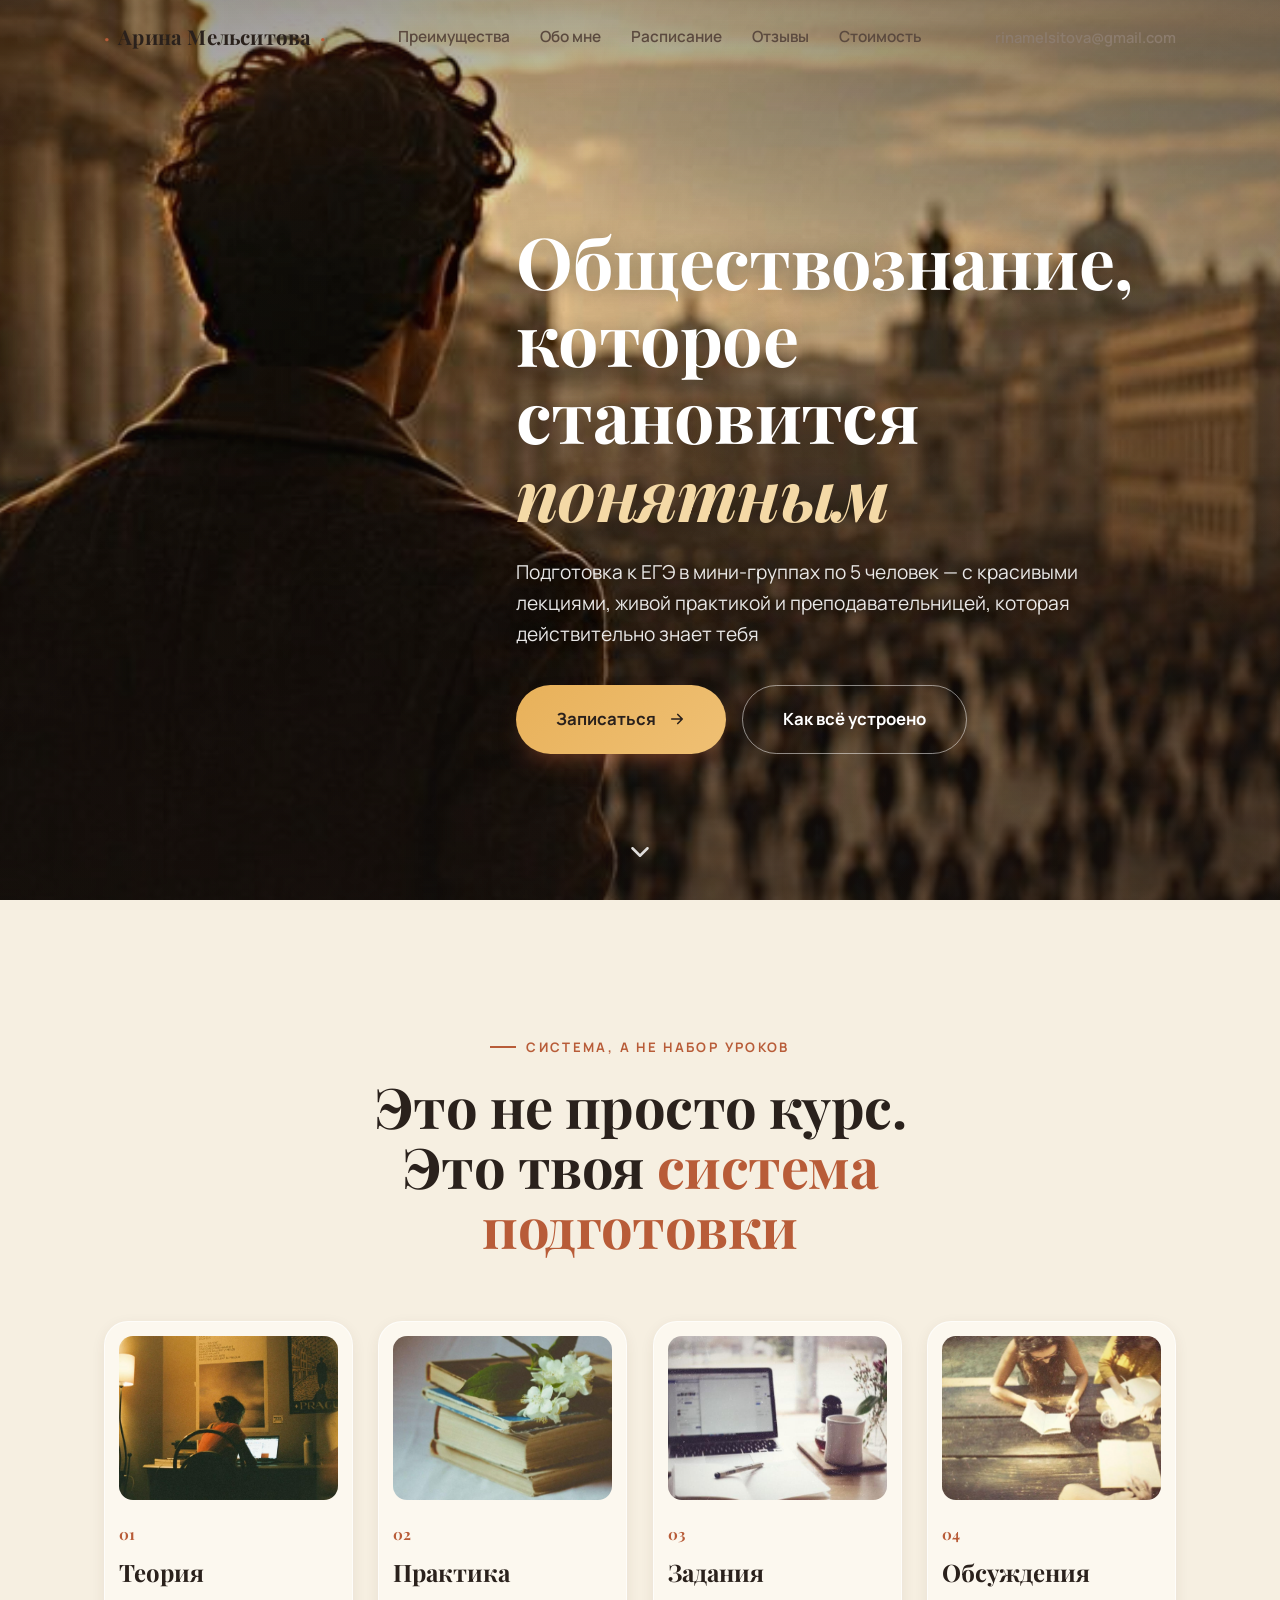
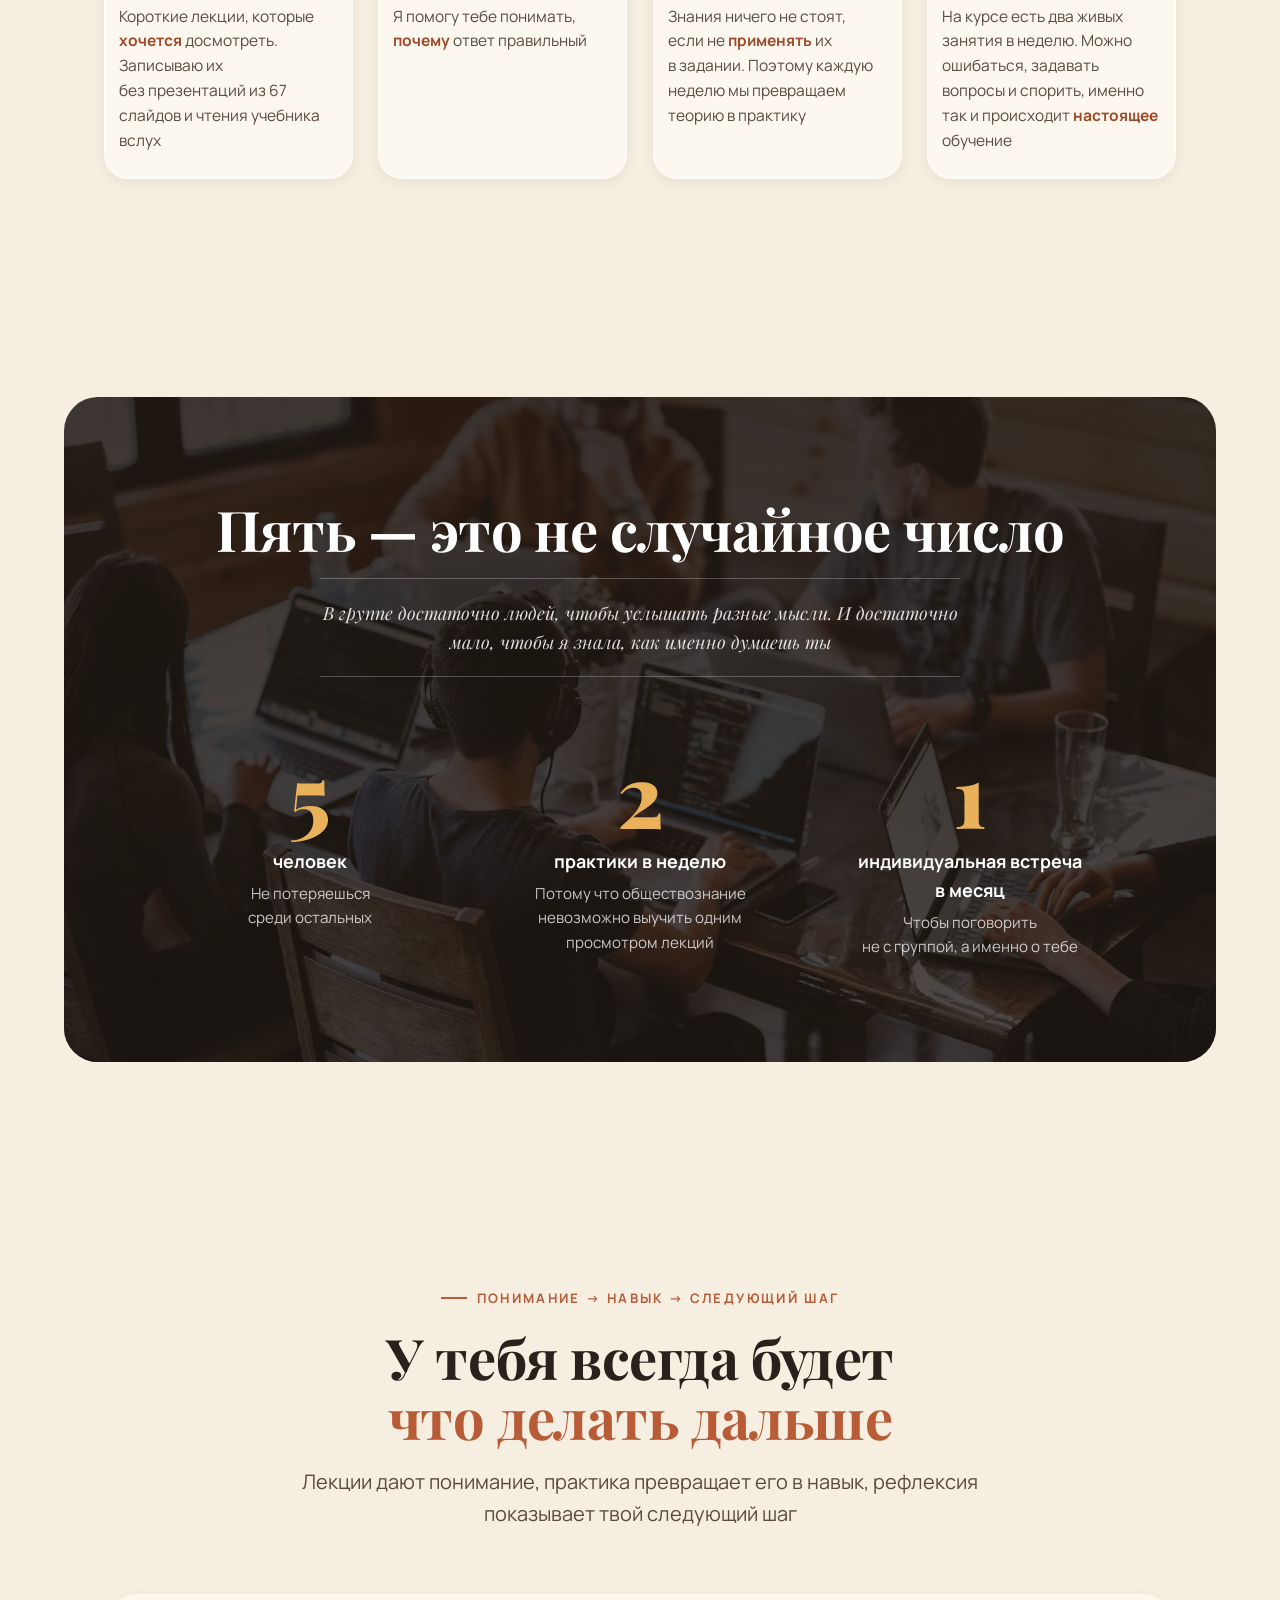
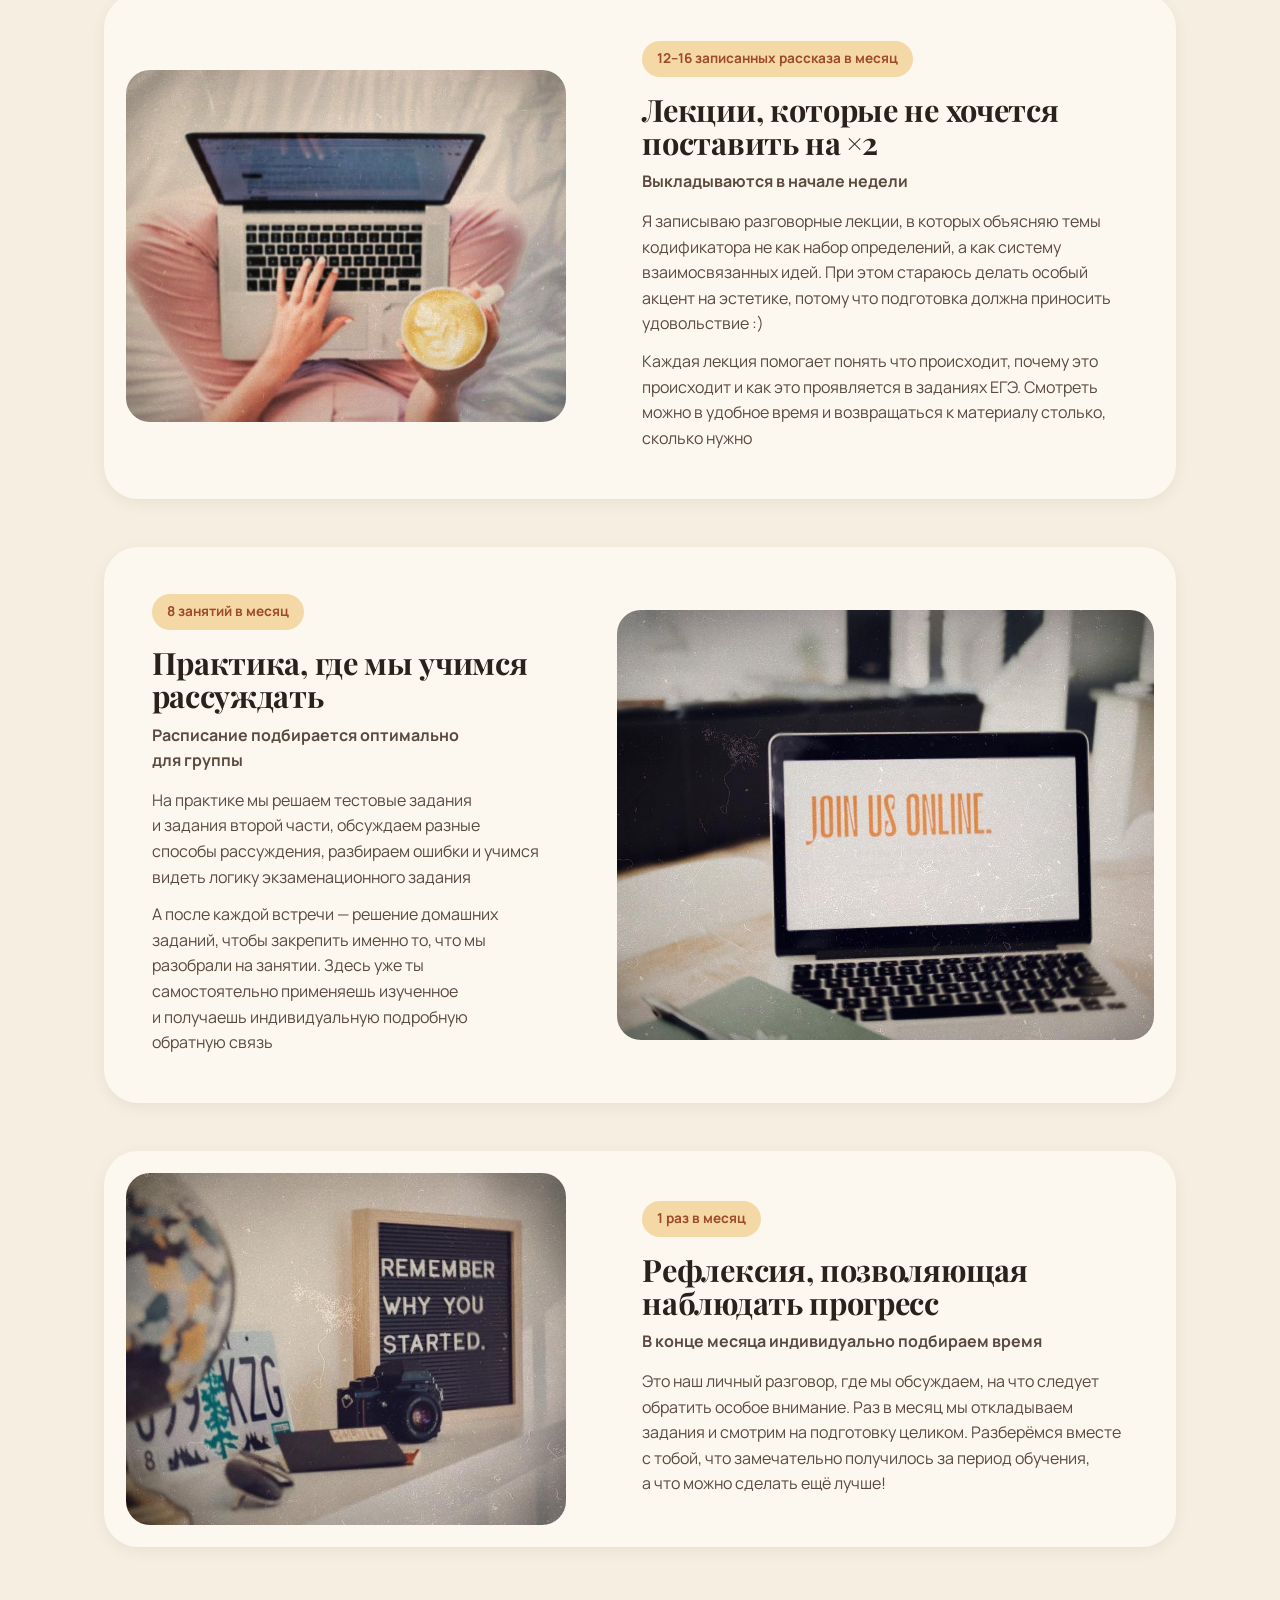
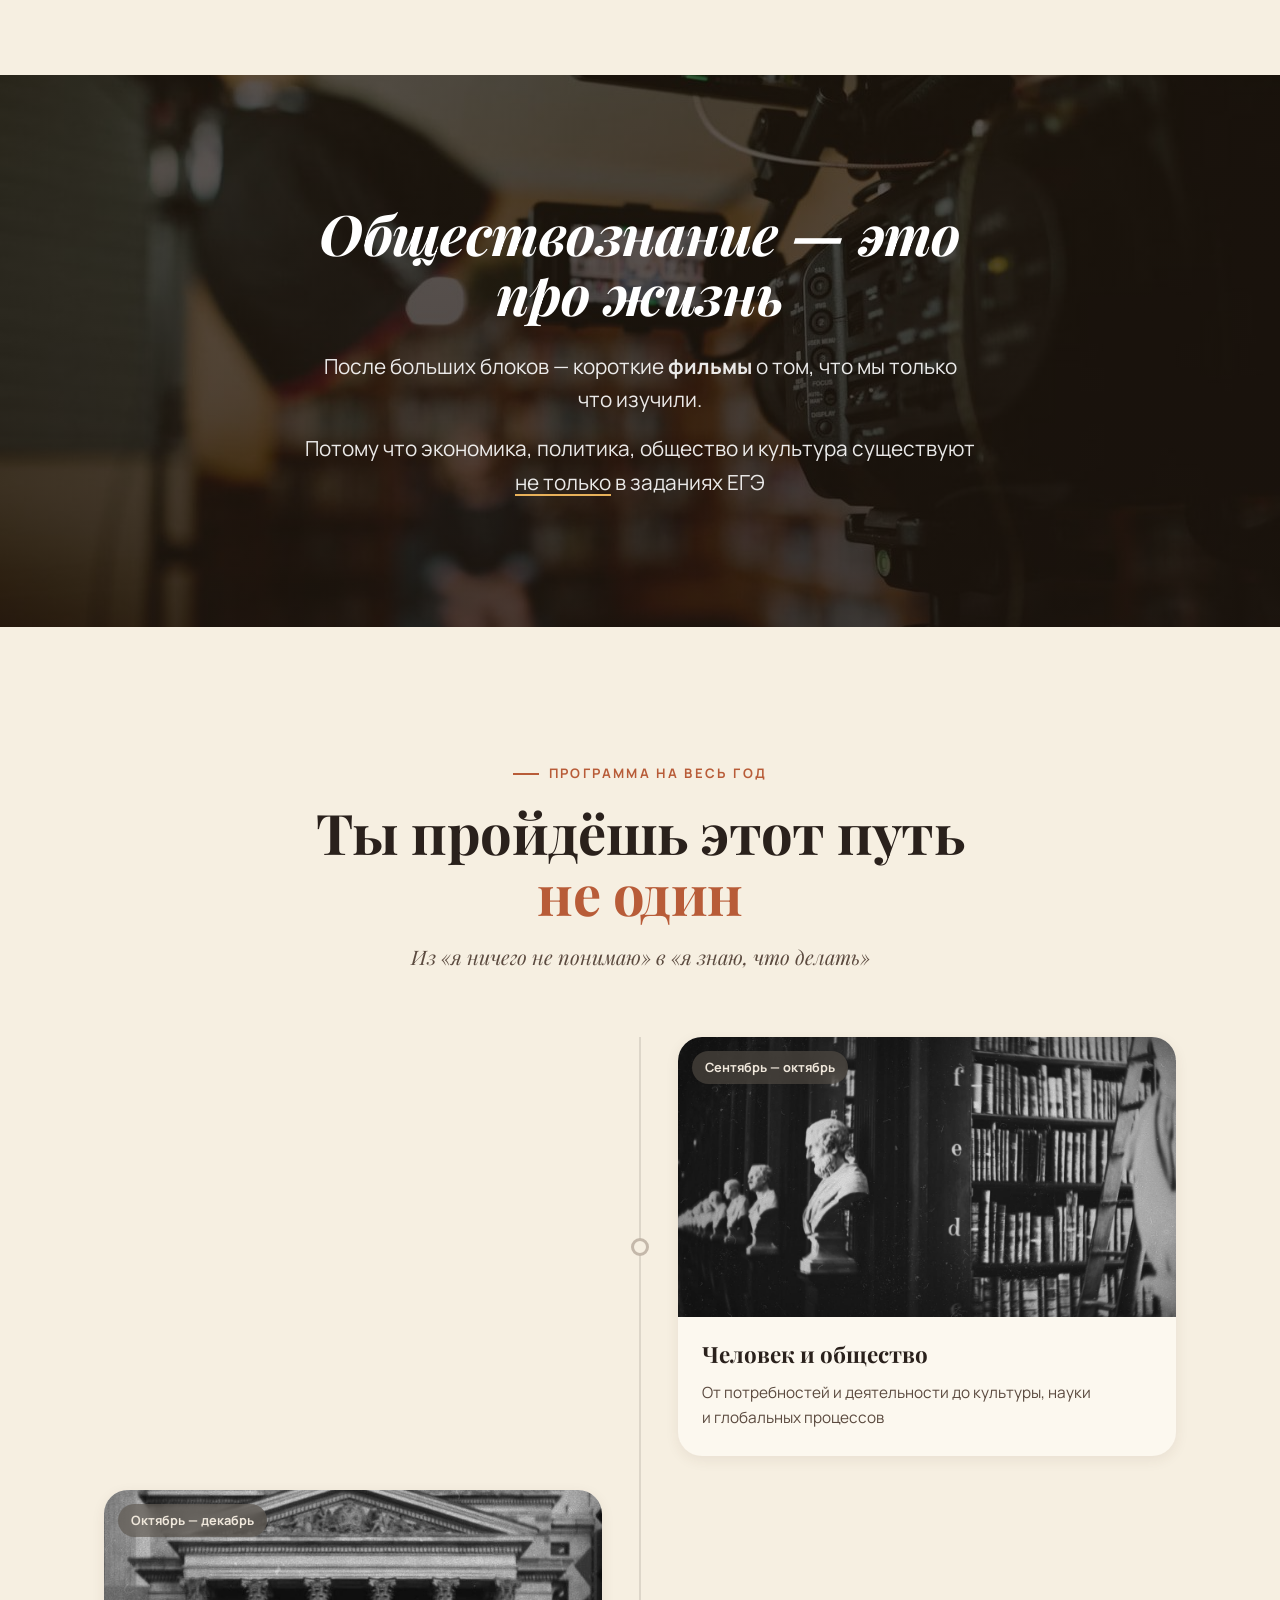
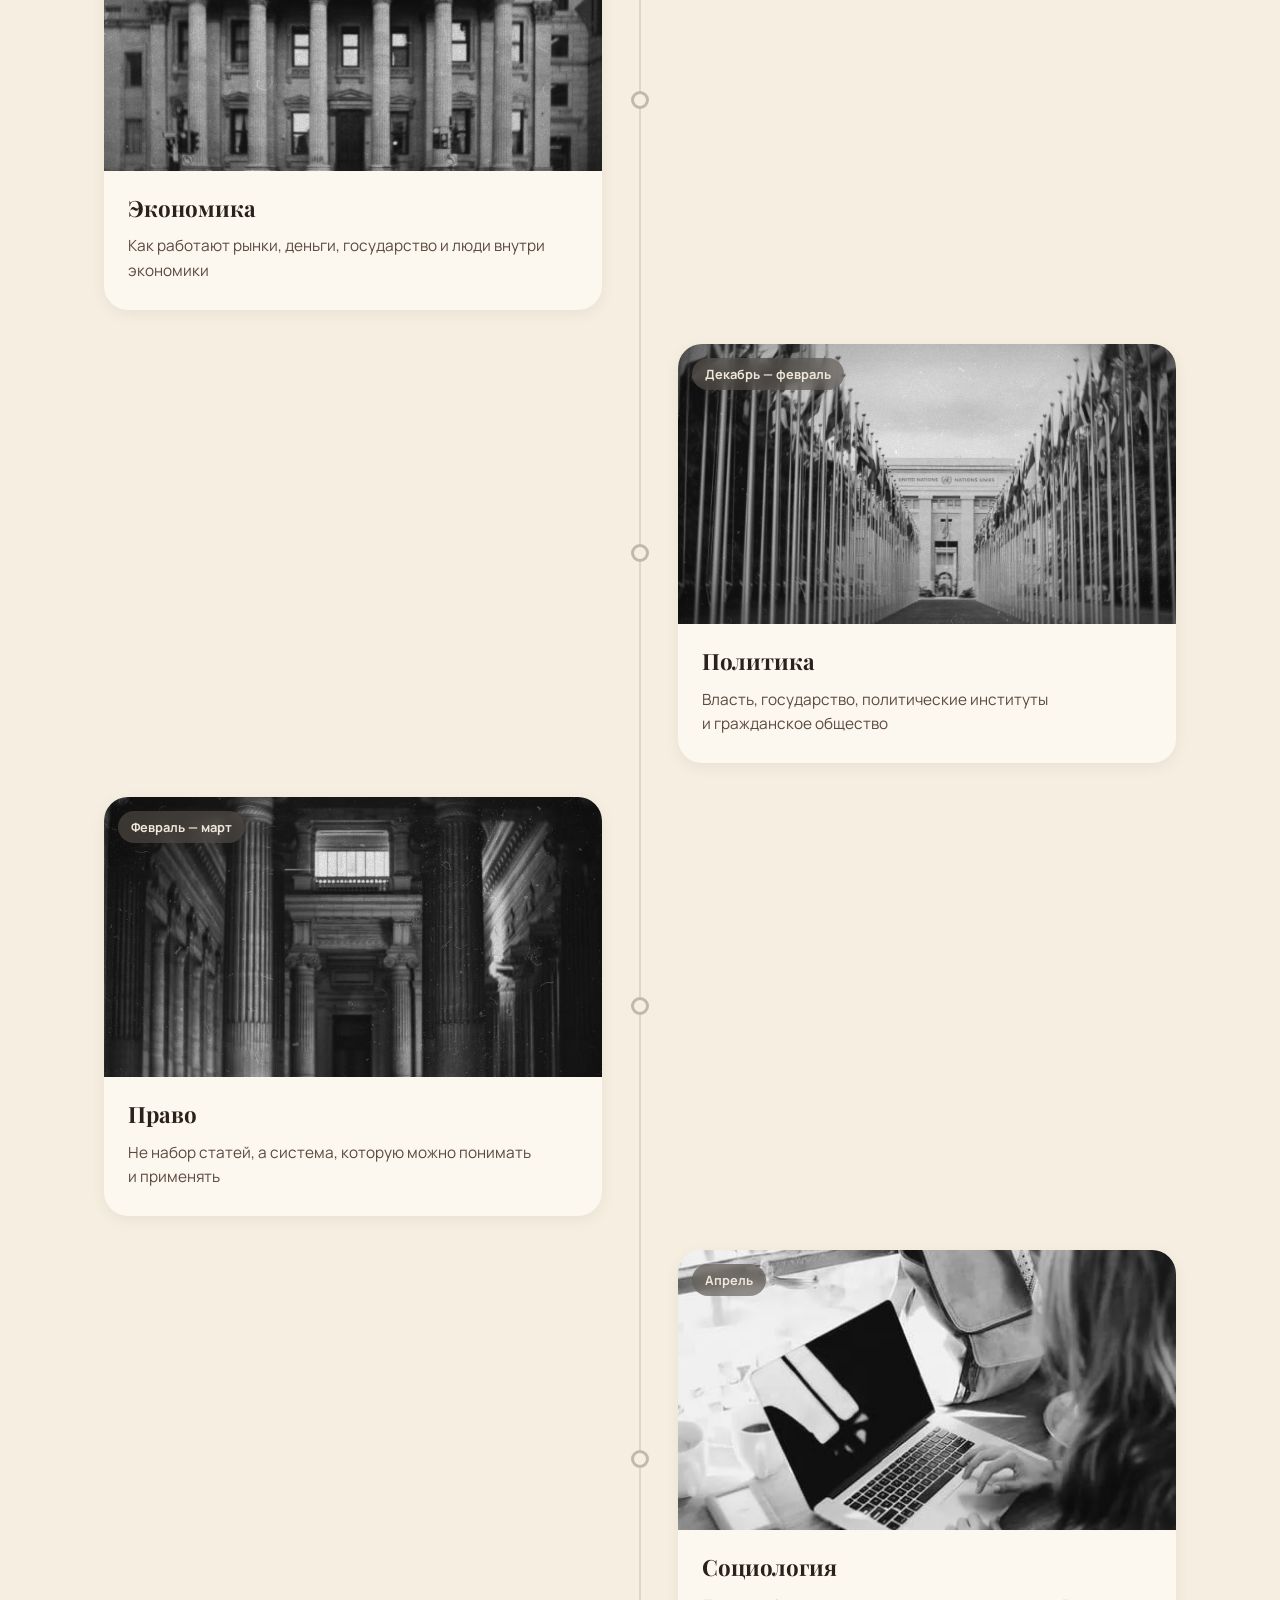
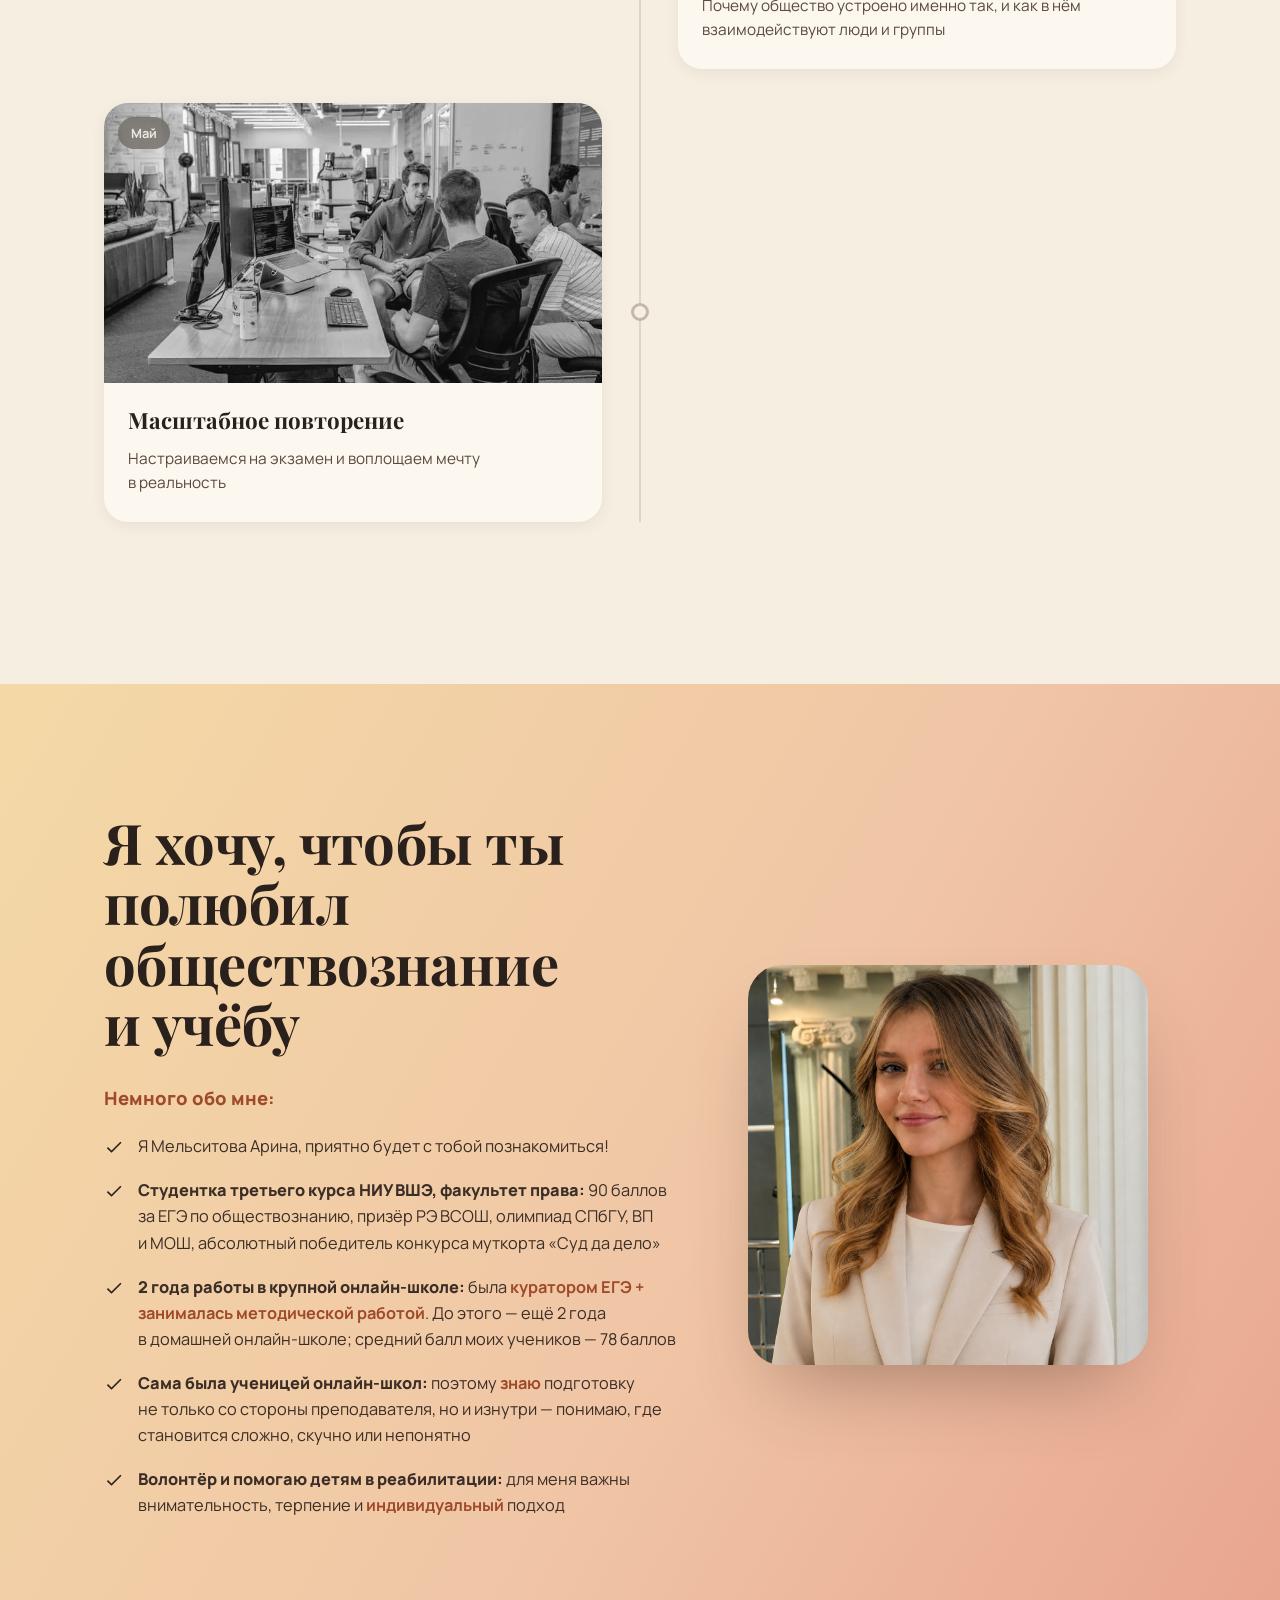
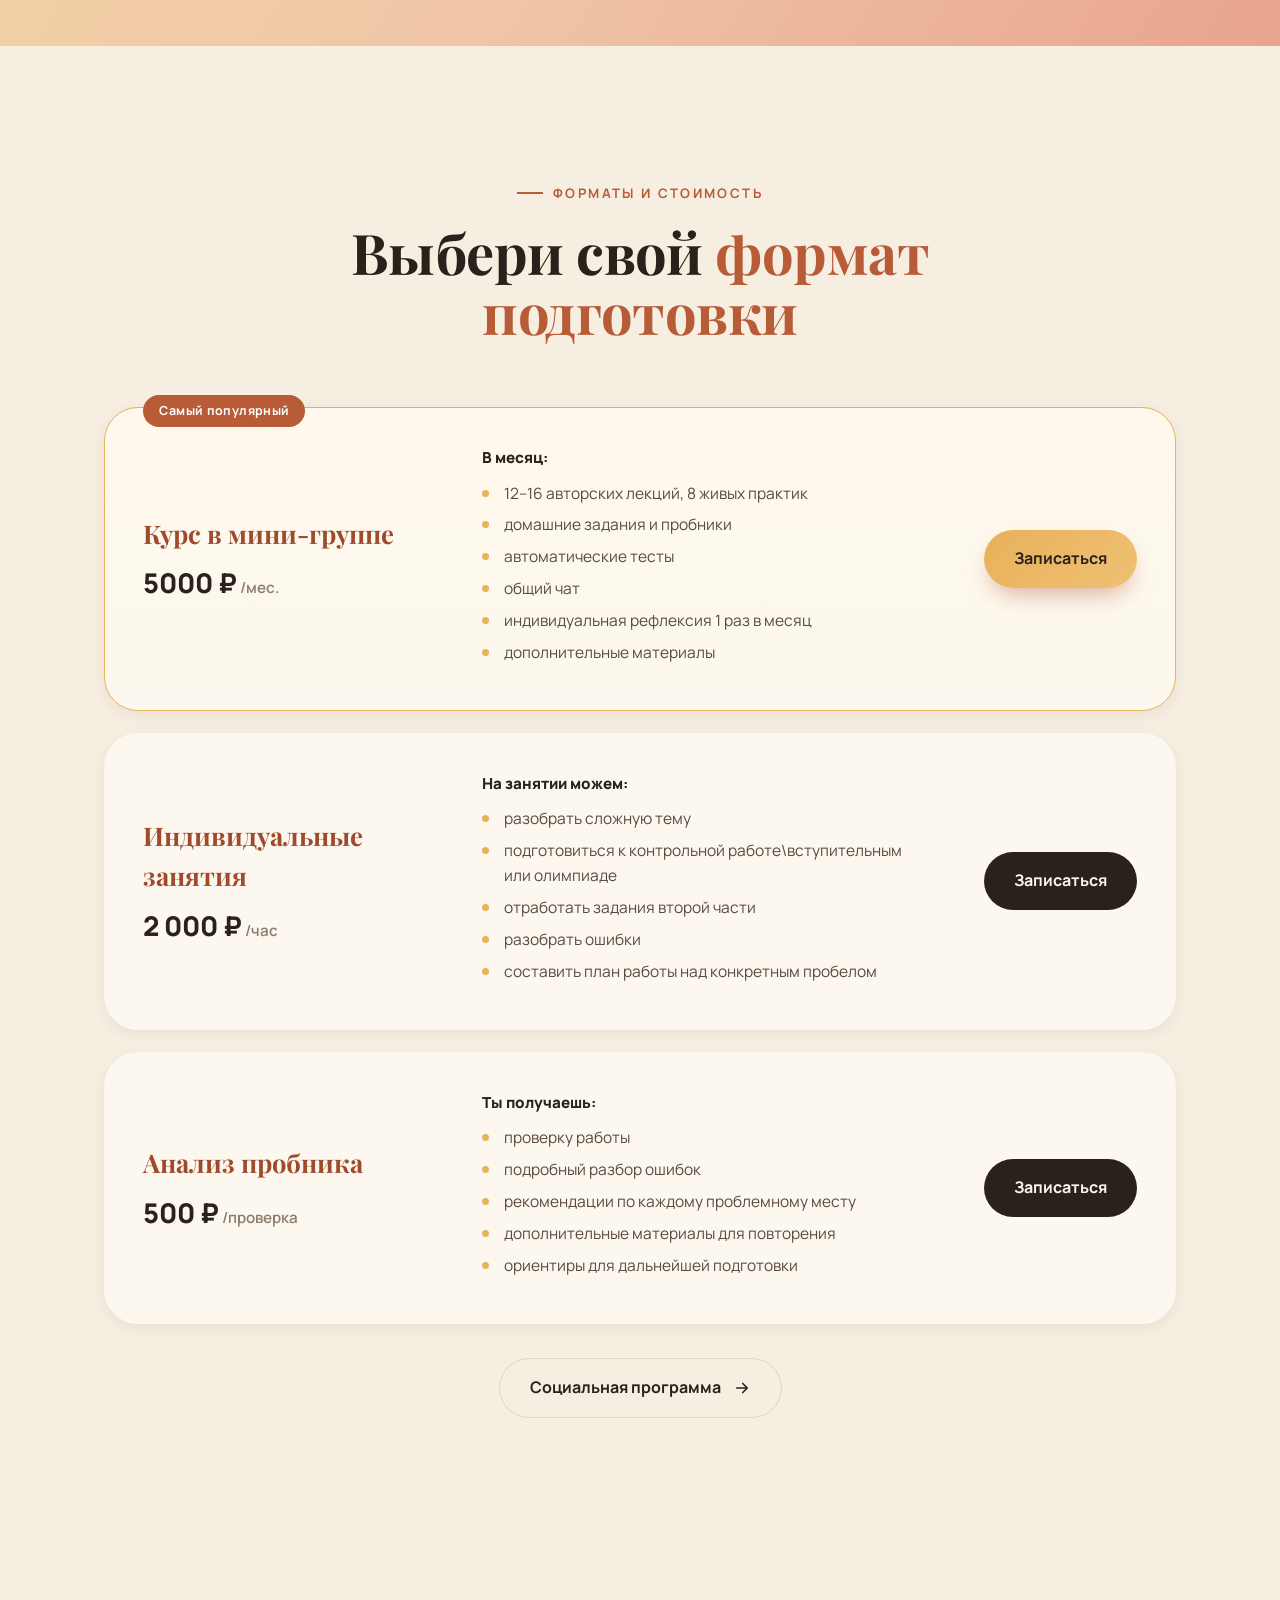
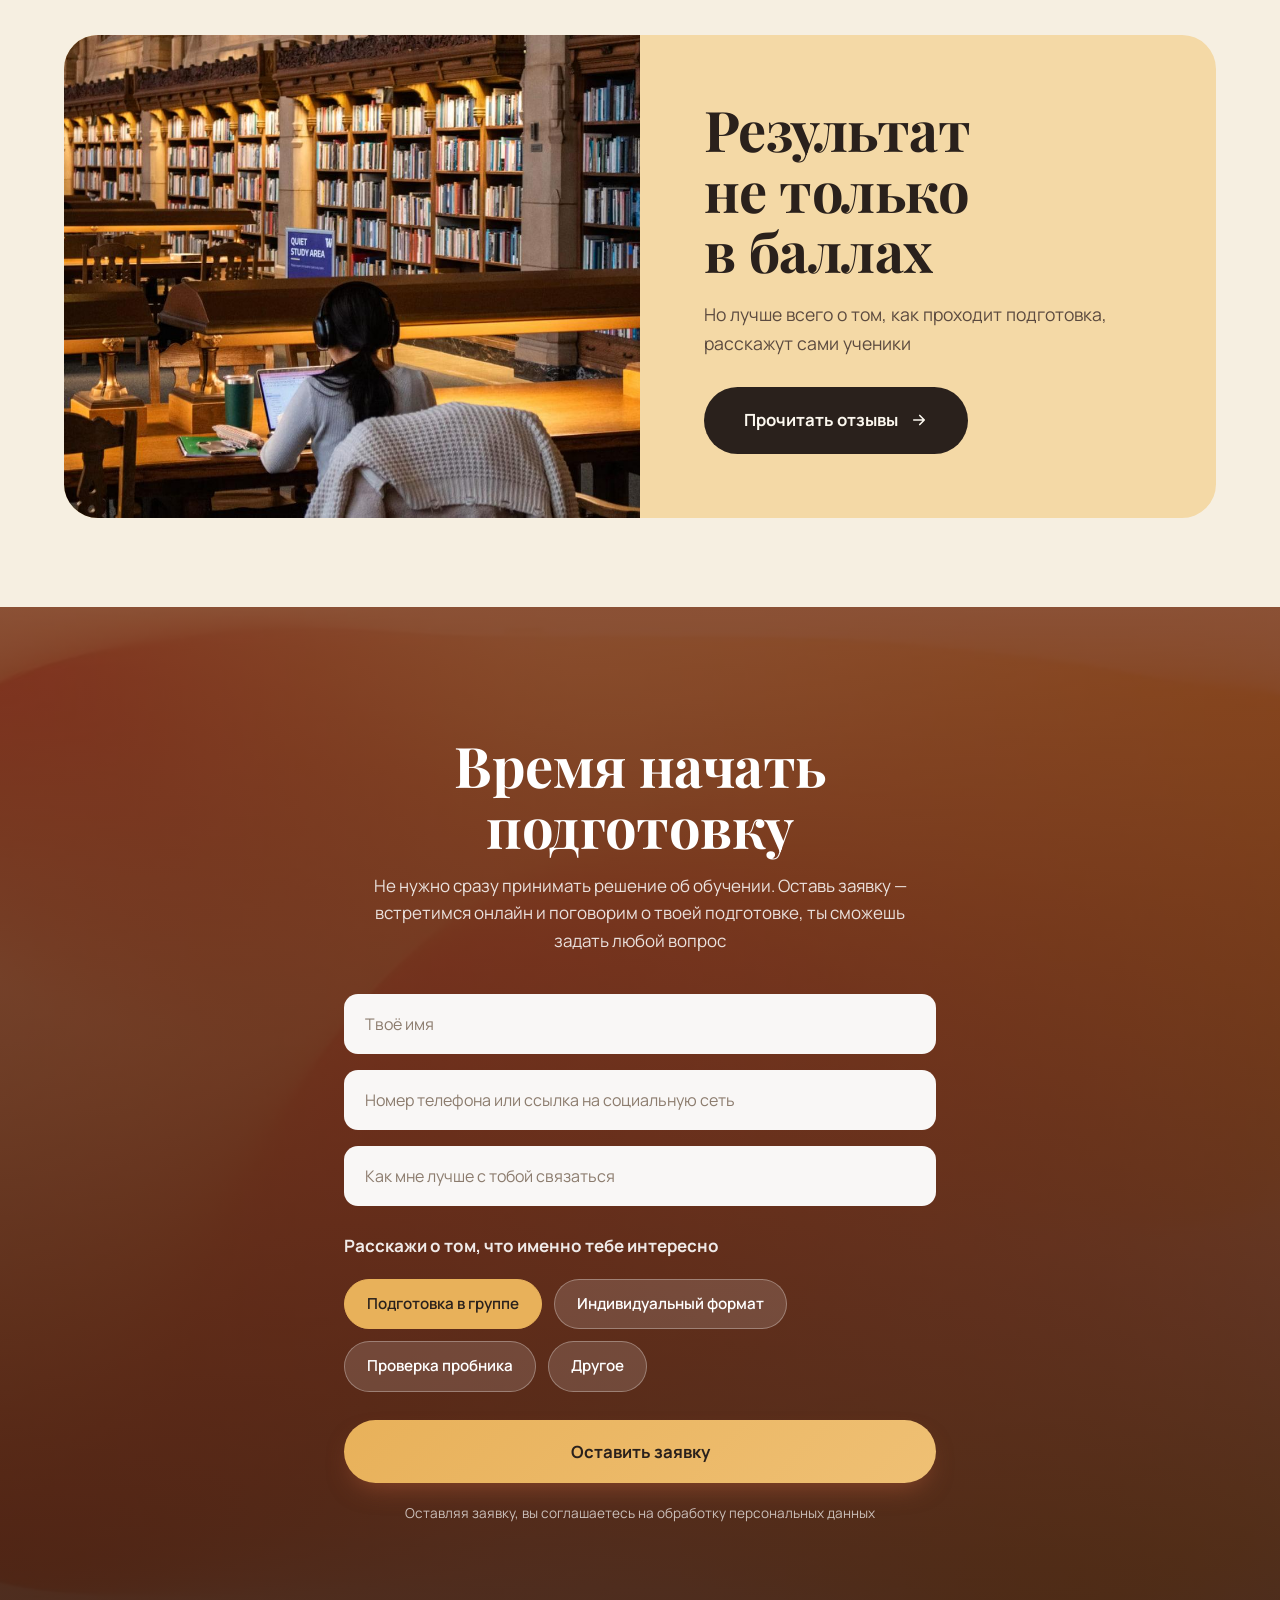
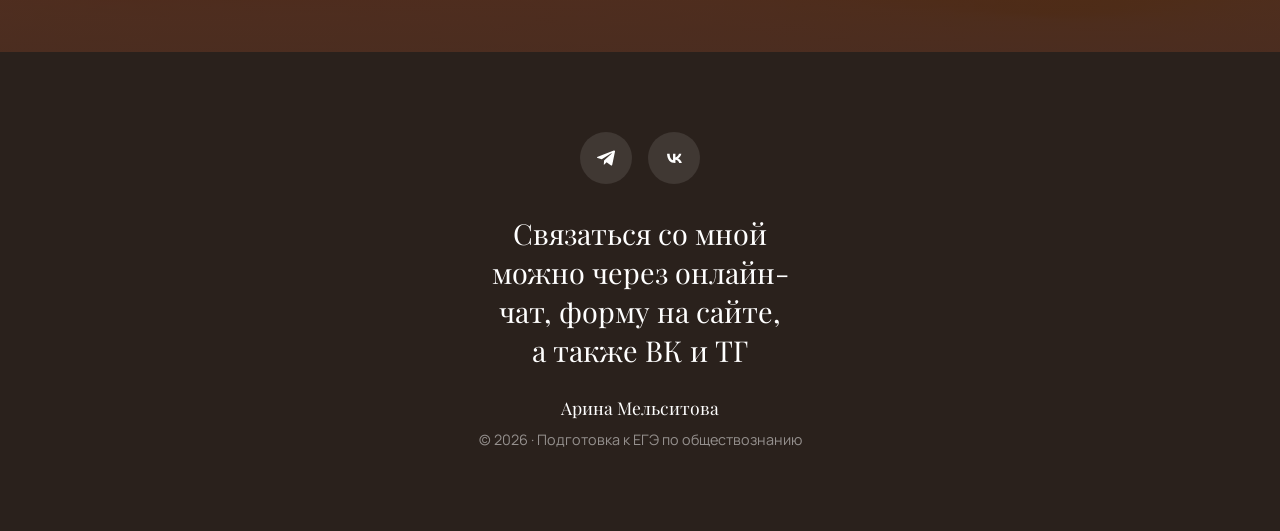
==== index.html @ b8d2b4a5 "Initial commit" ====
<!DOCTYPE html>
<html lang="ru">
<head>
  <meta charset="UTF-8" />
  <meta name="viewport" content="width=device-width, initial-scale=1.0" />
  <title>Подготовка к ЕГЭ по обществознанию в мини-группах — Арина Мельситова</title>
  <meta name="description" content="Обществознание, которое становится понятным. Подготовка к ЕГЭ в мини-группах по 5 человек — красивые лекции, живая практика и преподавательница, которая действительно знает тебя." />

  <link rel="preconnect" href="https://fonts.googleapis.com" />
  <link rel="preconnect" href="https://fonts.gstatic.com" crossorigin />
  <link href="https://fonts.googleapis.com/css2?family=Manrope:wght@400;500;600;700;800&family=Playfair+Display:ital,wght@0,500;0,600;0,700;0,800;1,500;1,600&display=swap" rel="stylesheet" />
  <link rel="stylesheet" href="assets/css/style.css" />
  <script>document.documentElement.classList.add('js');</script>
</head>
<body>

  <!-- Прогресс-бар прокрутки -->
  <div class="scroll-progress" aria-hidden="true"></div>

  <!-- ============================= ШАПКА ============================= -->
  <header class="header">
    <div class="header__inner">
      <a href="index.html" class="brand"><span class="dot">·</span> Арина Мельситова <span class="dot">·</span></a>
      <nav class="nav">
        <a href="#features">Преимущества</a>
        <a href="#about">Обо мне</a>
        <a href="#roadmap">Расписание</a>
        <a href="otzyvy.html">Отзывы</a>
        <a href="#pricing">Стоимость</a>
      </nav>
      <div class="header__cta">
        <a href="mailto:rinamelsitova@gmail.com" class="header__mail">rinamelsitova@gmail.com</a>
        <button class="burger" aria-label="Меню"><span></span><span></span><span></span></button>
      </div>
    </div>
  </header>

  <!-- Мобильное меню -->
  <div class="mobile-menu">
    <a href="#features">Преимущества</a>
    <a href="#about">Обо мне</a>
    <a href="#roadmap">Расписание</a>
    <a href="otzyvy.html">Отзывы</a>
    <a href="#pricing">Стоимость</a>
    <a href="#form" class="btn btn--primary">Записаться</a>
  </div>

  <!-- ============================= HERO ============================= -->
  <!-- BLOCK: hero — можно перемещать целиком -->
  <section class="hero" id="hero">
    <div class="hero__bg"><img src="assets/img/hero.jpg" alt="" /></div>
    <div class="hero__scrim"></div>
    <div class="hero__inner container">
      <div class="hero__content">
        <h1 class="display">
          <span class="reveal-line"><span>Обществознание,</span></span>
          <span class="reveal-line"><span>которое становится</span></span>
          <span class="reveal-line"><span><em>понятным</em></span></span>
        </h1>
        <p class="hero__sub">Подготовка к ЕГЭ в мини-группах по 5 человек — с красивыми лекциями, живой практикой и преподавательницей, которая действительно знает тебя</p>
        <div class="hero__actions">
          <a href="#form" class="btn btn--primary btn--lg">Записаться
            <svg width="18" height="18" viewBox="0 0 24 24" fill="none"><path d="M5 12h14M13 6l6 6-6 6" stroke="currentColor" stroke-width="2.2" stroke-linecap="round" stroke-linejoin="round"/></svg>
          </a>
          <a href="#features" class="btn btn--ghost btn--lg" style="color:#fff;border-color:rgba(255,255,255,.5)">Как всё устроено</a>
        </div>
      </div>
    </div>
    <a href="#features" class="hero__cue" aria-label="Вниз">
      <svg width="30" height="30" viewBox="0 0 24 24" fill="none"><path d="M6 9l6 6 6-6" stroke="currentColor" stroke-width="2" stroke-linecap="round" stroke-linejoin="round"/></svg>
    </a>
  </section>

  <!-- ============================= FEATURES ============================= -->
  <!-- BLOCK: features — «Это не просто курс» -->
  <section class="section" id="features">
    <div class="container">
      <div class="section-head section-head--center reveal">
        <span class="eyebrow">Система, а не набор уроков</span>
        <h2 class="display">Это не просто курс.<br>Это твоя <span class="text-rust">система подготовки</span></h2>
      </div>
      <div class="features-grid">
        <article class="feature-card reveal" data-delay="1">
          <div class="feature-card__media"><img src="assets/img/feat-theory.jpg" alt="Теория" /></div>
          <span class="feature-card__num">01</span>
          <h3>Теория</h3>
          <p>Короткие лекции, которые <b>хочется</b> досмотреть. Записываю их без презентаций из 67 слайдов и чтения учебника вслух</p>
        </article>
        <article class="feature-card reveal" data-delay="2">
          <div class="feature-card__media"><img src="assets/img/feat-practice.jpg" alt="Практика" /></div>
          <span class="feature-card__num">02</span>
          <h3>Практика</h3>
          <p>Я помогу тебе понимать, <b>почему</b> ответ правильный</p>
        </article>
        <article class="feature-card reveal" data-delay="3">
          <div class="feature-card__media"><img src="assets/img/feat-tasks.jpg" alt="Задания" /></div>
          <span class="feature-card__num">03</span>
          <h3>Задания</h3>
          <p>Знания ничего не стоят, если не <b>применять</b> их в задании. Поэтому каждую неделю мы превращаем теорию в практику</p>
        </article>
        <article class="feature-card reveal" data-delay="4">
          <div class="feature-card__media"><img src="assets/img/feat-discuss.jpg" alt="Обсуждения" /></div>
          <span class="feature-card__num">04</span>
          <h3>Обсуждения</h3>
          <p>На курсе есть два живых занятия в неделю. Можно ошибаться, задавать вопросы и спорить, именно так и происходит <b>настоящее</b> обучение</p>
        </article>
      </div>
    </div>
  </section>

  <!-- ============================= STATS ============================= -->
  <!-- BLOCK: stats — «Пять — не случайное число» -->
  <section class="section--tight">
    <div class="stats reveal">
      <div class="stats__bg"><img src="assets/img/five-bg.jpg" alt="" /></div>
      <div class="stats__inner">
        <h2 class="display">Пять — это не случайное число</h2>
        <p class="stats__quote">В группе достаточно людей, чтобы услышать разные мысли. И достаточно мало, чтобы я знала, как именно думаешь ты</p>
        <div class="stats__grid">
          <div class="stat">
            <div class="stat__num"><span data-count="5">0</span></div>
            <div class="stat__label">человек</div>
            <p class="stat__desc">Не потеряешься среди остальных</p>
          </div>
          <div class="stat">
            <div class="stat__num"><span data-count="2">0</span></div>
            <div class="stat__label">практики в неделю</div>
            <p class="stat__desc">Потому что обществознание невозможно выучить одним просмотром лекций</p>
          </div>
          <div class="stat">
            <div class="stat__num"><span data-count="1">0</span></div>
            <div class="stat__label">индивидуальная встреча в месяц</div>
            <p class="stat__desc">Чтобы поговорить не с группой, а именно о тебе</p>
          </div>
        </div>
      </div>
    </div>
  </section>

  <!-- ============================= STEPS ============================= -->
  <!-- BLOCK: steps — «У тебя всегда будет что делать дальше» -->
  <section class="section" id="steps">
    <div class="container">
      <div class="section-head section-head--center reveal">
        <span class="eyebrow">Понимание → навык → следующий шаг</span>
        <h2 class="display">У тебя всегда будет <span class="text-rust">что делать дальше</span></h2>
        <p class="lead" style="margin-inline:auto">Лекции дают понимание, практика превращает его в навык, рефлексия показывает твой следующий шаг</p>
      </div>
      <div class="steps">
        <article class="step-row reveal">
          <div class="step-row__media"><img src="assets/img/step-lectures.jpg" alt="Лекции" /></div>
          <div class="step-row__body">
            <span class="step-badge">12–16 записанных рассказа в месяц</span>
            <h3 class="display">Лекции, которые не хочется поставить на ×2</h3>
            <p class="step-row__tag">Выкладываются в начале недели</p>
            <p>Я записываю разговорные лекции, в которых объясняю темы кодификатора не как набор определений, а как систему взаимосвязанных идей. При этом стараюсь делать особый акцент на эстетике, потому что подготовка должна приносить удовольствие :)</p>
            <p>Каждая лекция помогает понять что происходит, почему это происходит и как это проявляется в заданиях ЕГЭ. Смотреть можно в удобное время и возвращаться к материалу столько, сколько нужно</p>
          </div>
        </article>
        <article class="step-row reveal">
          <div class="step-row__media"><img src="assets/img/step-practice.jpg" alt="Практика" /></div>
          <div class="step-row__body">
            <span class="step-badge">8 занятий в месяц</span>
            <h3 class="display">Практика, где мы учимся рассуждать</h3>
            <p class="step-row__tag">Расписание подбирается оптимально для группы</p>
            <p>На практике мы решаем тестовые задания и задания второй части, обсуждаем разные способы рассуждения, разбираем ошибки и учимся видеть логику экзаменационного задания</p>
            <p>А после каждой встречи — решение домашних заданий, чтобы закрепить именно то, что мы разобрали на занятии. Здесь уже ты самостоятельно применяешь изученное и получаешь индивидуальную подробную обратную связь</p>
          </div>
        </article>
        <article class="step-row reveal">
          <div class="step-row__media"><img src="assets/img/step-reflection.jpg" alt="Рефлексия" /></div>
          <div class="step-row__body">
            <span class="step-badge">1 раз в месяц</span>
            <h3 class="display">Рефлексия, позволяющая наблюдать прогресс</h3>
            <p class="step-row__tag">В конце месяца индивидуально подбираем время</p>
            <p>Это наш личный разговор, где мы обсуждаем, на что следует обратить особое внимание. Раз в месяц мы откладываем задания и смотрим на подготовку целиком. Разберёмся вместе с тобой, что замечательно получилось за период обучения, а что можно сделать ещё лучше!</p>
          </div>
        </article>
      </div>
    </div>
  </section>

  <!-- ============================= LIFE QUOTE ============================= -->
  <!-- BLOCK: life — «Обществознание — это про жизнь» -->
  <section class="section life">
    <div class="life__bg"><img src="assets/img/life-bg.jpg" alt="" /></div>
    <div class="life__inner container reveal">
      <h2 class="display">Обществознание — это про жизнь</h2>
      <p>После больших блоков — короткие <b>фильмы</b> о том, что мы только что изучили.</p>
      <p>Потому что экономика, политика, общество и культура существуют <u>не только</u> в заданиях ЕГЭ</p>
    </div>
  </section>

  <!-- ============================= ROADMAP ============================= -->
  <!-- BLOCK: roadmap — «Ты пройдёшь этот путь не один» -->
  <section class="section" id="roadmap">
    <div class="container">
      <div class="section-head section-head--center reveal">
        <span class="eyebrow">Программа на весь год</span>
        <h2 class="display">Ты пройдёшь этот путь <span class="text-rust">не один</span></h2>
        <p class="lead" style="margin-inline:auto;font-family:var(--font-display);font-style:italic">Из «я ничего не понимаю» в «я знаю, что делать»</p>
      </div>

      <div class="roadmap__track">
        <div class="road-line" aria-hidden="true"><div class="road-line__fill"></div></div>

        <div class="road-item">
          <div class="road-item__dot"></div>
          <div class="road-card">
            <div class="road-card__media"><img src="assets/img/road-1.jpg" alt="Человек и общество" /><span class="road-card__month">Сентябрь — октябрь</span></div>
            <div class="road-card__body"><h3>Человек и общество</h3><p>От потребностей и деятельности до культуры, науки и глобальных процессов</p></div>
          </div>
        </div>

        <div class="road-item">
          <div class="road-item__dot"></div>
          <div class="road-card">
            <div class="road-card__media"><img src="assets/img/road-2.jpg" alt="Экономика" /><span class="road-card__month">Октябрь — декабрь</span></div>
            <div class="road-card__body"><h3>Экономика</h3><p>Как работают рынки, деньги, государство и люди внутри экономики</p></div>
          </div>
        </div>

        <div class="road-item">
          <div class="road-item__dot"></div>
          <div class="road-card">
            <div class="road-card__media"><img src="assets/img/road-4.jpg" alt="Политика" /><span class="road-card__month">Декабрь — февраль</span></div>
            <div class="road-card__body"><h3>Политика</h3><p>Власть, государство, политические институты и гражданское общество</p></div>
          </div>
        </div>

        <div class="road-item">
          <div class="road-item__dot"></div>
          <div class="road-card">
            <div class="road-card__media"><img src="assets/img/road-3.jpg" alt="Право" /><span class="road-card__month">Февраль — март</span></div>
            <div class="road-card__body"><h3>Право</h3><p>Не набор статей, а система, которую можно понимать и применять</p></div>
          </div>
        </div>

        <div class="road-item">
          <div class="road-item__dot"></div>
          <div class="road-card">
            <div class="road-card__media"><img src="assets/img/road-5.webp" alt="Социология" /><span class="road-card__month">Апрель</span></div>
            <div class="road-card__body"><h3>Социология</h3><p>Почему общество устроено именно так, и как в нём взаимодействуют люди и группы</p></div>
          </div>
        </div>

        <div class="road-item">
          <div class="road-item__dot"></div>
          <div class="road-card">
            <div class="road-card__media"><img src="assets/img/road-6.webp" alt="Масштабное повторение" /><span class="road-card__month">Май</span></div>
            <div class="road-card__body"><h3>Масштабное повторение</h3><p>Настраиваемся на экзамен и воплощаем мечту в реальность</p></div>
          </div>
        </div>
      </div>
    </div>
  </section>

  <!-- ============================= ABOUT ============================= -->
  <!-- BLOCK: about — «Обо мне» -->
  <section class="section about" id="about">
    <div class="container about__inner">
      <div class="reveal-left">
        <h2 class="display">Я хочу, чтобы ты полюбил обществознание и учёбу</h2>
        <p class="about__sub">Немного обо мне:</p>
        <ul class="about-list">
          <li>Я Мельситова Арина, приятно будет с тобой познакомиться!</li>
          <li><span class="about__title">Студентка третьего курса НИУ ВШЭ, факультет права:</span> 90 баллов за ЕГЭ по обществознанию, призёр РЭ ВСОШ, олимпиад СПбГУ, ВП и МОШ, абсолютный победитель конкурса муткорта «Суд да дело»</li>
          <li><span class="about__title">2 года работы в крупной онлайн-школе:</span> была <b>куратором ЕГЭ + занималась методической работой</b>. До этого — ещё 2 года в домашней онлайн-школе; средний балл моих учеников — 78 баллов</li>
          <li><span class="about__title">Сама была ученицей онлайн-школ:</span> поэтому <b>знаю</b> подготовку не только со стороны преподавателя, но и изнутри — понимаю, где становится сложно, скучно или непонятно</li>
          <li><span class="about__title">Волонтёр и помогаю детям в реабилитации:</span> для меня важны внимательность, терпение и <b>индивидуальный</b> подход</li>
        </ul>
      </div>
      <div class="about__photo reveal-right">
        <img src="assets/img/arina.png" alt="Арина Мельситова" />
      </div>
    </div>
  </section>

  <!-- ============================= PRICING ============================= -->
  <!-- BLOCK: pricing — «Выбери свой формат подготовки» -->
  <section class="section" id="pricing">
    <div class="container">
      <div class="section-head section-head--center reveal">
        <span class="eyebrow">Форматы и стоимость</span>
        <h2 class="display">Выбери свой <span class="text-rust">формат подготовки</span></h2>
      </div>
      <div class="pricing-grid">

        <article class="price-card price-card--featured reveal">
          <span class="price-card__badge">Самый популярный</span>
          <div class="price-card__head">
            <h3>Курс в мини-группе</h3>
            <div class="price-card__price">5000 ₽<span> /мес.</span></div>
          </div>
          <div>
            <p class="price-card__list-title">В месяц:</p>
            <ul class="price-card__list">
              <li>12–16 авторских лекций, 8 живых практик</li>
              <li>домашние задания и пробники</li>
              <li>автоматические тесты</li>
              <li>общий чат</li>
              <li>индивидуальная рефлексия 1 раз в месяц</li>
              <li>дополнительные материалы</li>
            </ul>
          </div>
          <div class="price-card__cta"><a href="#form" class="btn btn--primary">Записаться</a></div>
        </article>

        <article class="price-card reveal">
          <div class="price-card__head">
            <h3>Индивидуальные занятия</h3>
            <div class="price-card__price">2 000 ₽<span> /час</span></div>
          </div>
          <div>
            <p class="price-card__list-title">На занятии можем:</p>
            <ul class="price-card__list">
              <li>разобрать сложную тему</li>
              <li>подготовиться к контрольной работе\вступительным или олимпиаде</li>
              <li>отработать задания второй части</li>
              <li>разобрать ошибки</li>
              <li>составить план работы над конкретным пробелом</li>
            </ul>
          </div>
          <div class="price-card__cta"><a href="#form" class="btn btn--dark">Записаться</a></div>
        </article>

        <article class="price-card reveal">
          <div class="price-card__head">
            <h3>Анализ пробника</h3>
            <div class="price-card__price">500 ₽<span> /проверка</span></div>
          </div>
          <div>
            <p class="price-card__list-title">Ты получаешь:</p>
            <ul class="price-card__list">
              <li>проверку работы</li>
              <li>подробный разбор ошибок</li>
              <li>рекомендации по каждому проблемному месту</li>
              <li>дополнительные материалы для повторения</li>
              <li>ориентиры для дальнейшей подготовки</li>
            </ul>
          </div>
          <div class="price-card__cta"><a href="#form" class="btn btn--dark">Записаться</a></div>
        </article>

      </div>
      <div class="pricing__social-link reveal">
        <a href="socialnaya-programma.html" class="btn btn--ghost">Социальная программа
          <svg width="18" height="18" viewBox="0 0 24 24" fill="none"><path d="M5 12h14M13 6l6 6-6 6" stroke="currentColor" stroke-width="2.2" stroke-linecap="round" stroke-linejoin="round"/></svg>
        </a>
      </div>
    </div>
  </section>

  <!-- ============================= RESULT / REVIEWS CTA ============================= -->
  <!-- BLOCK: result — «Результат не только в баллах» -->
  <section class="section--tight">
    <div class="result reveal">
      <div class="result__media"><img src="assets/img/library.jpg" alt="" /></div>
      <div class="result__body">
        <h2 class="display">Результат не только в баллах</h2>
        <p>Но лучше всего о том, как проходит подготовка, расскажут сами ученики</p>
        <a href="otzyvy.html" class="btn btn--dark btn--lg">Прочитать отзывы
          <svg width="18" height="18" viewBox="0 0 24 24" fill="none"><path d="M5 12h14M13 6l6 6-6 6" stroke="currentColor" stroke-width="2.2" stroke-linecap="round" stroke-linejoin="round"/></svg>
        </a>
      </div>
    </div>
  </section>

  <!-- ============================= FORM ============================= -->
  <!-- BLOCK: form — «Время начать подготовку» (интеграция Bitrix24 в main.js) -->
  <section class="section cta-form" id="form">
    <div class="cta-form__bg"><img src="assets/img/form-bg.jpg" alt="" /></div>
    <div class="cta-form__inner container reveal">
      <h2 class="display">Время начать подготовку</h2>
      <p class="cta-form__sub">Не нужно сразу принимать решение об обучении. Оставь заявку — встретимся онлайн и поговорим о твоей подготовке, ты сможешь задать любой вопрос</p>

      <!-- Поля названы под поля Bitrix24 CRM (NAME, PHONE, CHANNEL, FORMAT) -->
      <form class="form" id="lead-form" novalidate>
        <div class="field"><input type="text" name="NAME" placeholder="Твоё имя" required autocomplete="name" /></div>
        <div class="field"><input type="text" name="PHONE" placeholder="Номер телефона или ссылка на социальную сеть" required /></div>
        <div class="field"><input type="text" name="CHANNEL" placeholder="Как мне лучше с тобой связаться" /></div>

        <p class="form__radios-title">Расскажи о том, что именно тебе интересно</p>
        <div class="radio-pills">
          <label class="radio-pill"><input type="radio" name="FORMAT" value="Подготовка в группе" checked /><span>Подготовка в группе</span></label>
          <label class="radio-pill"><input type="radio" name="FORMAT" value="Индивидуальный формат" /><span>Индивидуальный формат</span></label>
          <label class="radio-pill"><input type="radio" name="FORMAT" value="Проверка пробника" /><span>Проверка пробника</span></label>
          <label class="radio-pill"><input type="radio" name="FORMAT" value="Другое" /><span>Другое</span></label>
        </div>

        <button type="submit" class="btn btn--primary btn--block btn--lg">Оставить заявку</button>
        <p class="form__consent">Оставляя заявку, вы соглашаетесь на обработку персональных данных</p>
      </form>

      <div class="form__success">
        <h3>Спасибо! Заявка отправлена</h3>
        <p>Я свяжусь с тобой в ближайшее время. А пока можешь написать мне в Telegram или ВК :)</p>
      </div>
    </div>
  </section>

  <!-- ============================= ПОДВАЛ ============================= -->
  <footer class="footer">
    <div class="footer__socials">
      <a href="#" aria-label="Telegram"><svg viewBox="0 0 24 24"><path d="M9.78 18.65l.28-4.23 7.68-6.92c.34-.31-.07-.46-.52-.19L7.74 13.3 3.64 12c-.88-.25-.89-.86.2-1.3l15.97-6.16c.73-.33 1.43.18 1.15 1.3l-2.72 12.81c-.19.91-.74 1.13-1.5.71l-4.14-3.05-1.99 1.93c-.23.23-.42.42-.83.42z"/></svg></a>
      <a href="#" aria-label="ВКонтакте"><svg viewBox="0 0 24 24"><path d="M13.16 17.03c-5.06 0-7.95-3.47-8.07-9.24h2.54c.08 4.23 1.94 6.02 3.42 6.39V7.79h2.39v3.66c1.46-.16 2.99-1.82 3.51-3.66h2.39c-.4 2.27-2.06 3.93-3.24 4.61 1.18.55 3.07 2 3.79 4.63h-2.63c-.56-1.75-1.96-3.11-3.82-3.29v3.29z"/></svg></a>
    </div>
    <p class="footer__text">Связаться со мной можно через онлайн-чат, форму на сайте, а также ВК и ТГ</p>
    <p class="footer__brand">Арина Мельситова</p>
    <p class="footer__copy">© 2026 · Подготовка к ЕГЭ по обществознанию</p>
  </footer>

  <!-- Плавающая кнопка -->
  <a href="#form" class="fab">Записаться
    <svg width="16" height="16" viewBox="0 0 24 24" fill="none"><path d="M5 12h14M13 6l6 6-6 6" stroke="currentColor" stroke-width="2.4" stroke-linecap="round" stroke-linejoin="round"/></svg>
  </a>

  <script src="assets/js/main.js"></script>
</body>
</html>
---- assets/css/style.css ----
/* =============================================================
   Арина Мельситова — подготовка к ЕГЭ по обществознанию
   Дизайн-система и стили. Автор редизайна: Claude.
   Палитра, типографика и компоненты вынесены в переменные,
   чтобы сайт легко было развивать и перекрашивать.
   ============================================================= */

/* ---------- 1. Токены дизайна ---------- */
:root {
  /* Цвета */
  --cream:      #F6EFE1;   /* фон страницы */
  --cream-2:    #FCF8EF;   /* карточки, светлые блоки */
  --cream-3:    #EFE4D1;   /* разделители, мягкие подложки */
  --ink:        #2A211C;   /* тёмный эспрессо: текст, тёмные секции */
  --ink-2:      #3B2E27;
  --ink-soft:   #5B4A3F;   /* вторичный текст */
  --muted:      #8C7C6E;   /* приглушённый текст */
  --rust:       #B85C38;   /* основной терракотовый акцент */
  --rust-deep:  #9E4A2B;
  --amber:      #E8B15A;   /* золото / кнопки-акции */
  --amber-soft: #F4D9A6;
  --peach:      #F0C6A6;
  --line:       rgba(42,33,28,.12);

  /* Типографика */
  --font-display: "Playfair Display", "Times New Roman", serif;
  --font-body:    "Manrope", -apple-system, BlinkMacSystemFont, "Segoe UI", Roboto, sans-serif;

  /* Скругления */
  --r:    24px;
  --r-lg: 34px;
  --r-sm: 14px;

  /* Тени (тёплые) */
  --shadow-sm: 0 4px 14px rgba(74,54,40,.08);
  --shadow:    0 18px 40px -18px rgba(74,54,40,.30);
  --shadow-lg: 0 40px 80px -30px rgba(74,54,40,.45);

  /* Раскладка */
  --container: 1200px;
  --gutter: clamp(20px, 5vw, 64px);
  --header-h: 76px;

  --ease: cubic-bezier(.22,.61,.36,1);
}

/* ---------- 2. Сброс и базовые ---------- */
* { margin: 0; padding: 0; box-sizing: border-box; }
html { scroll-behavior: smooth; -webkit-text-size-adjust: 100%; }

body {
  font-family: var(--font-body);
  color: var(--ink);
  background: var(--cream);
  line-height: 1.6;
  font-size: 17px;
  overflow-x: hidden;
  -webkit-font-smoothing: antialiased;
  text-rendering: optimizeLegibility;
}

img { display: block; max-width: 100%; height: auto; }
a { color: inherit; text-decoration: none; }
button { font-family: inherit; cursor: pointer; border: none; background: none; }
ul { list-style: none; }

::selection { background: var(--amber); color: var(--ink); }

/* ---------- 3. Утилиты раскладки ---------- */
.container {
  width: 100%;
  max-width: var(--container);
  margin-inline: auto;
  padding-inline: var(--gutter);
}
.section { padding-block: clamp(72px, 10vw, 140px); position: relative; }
.section--tight { padding-block: clamp(56px, 7vw, 96px); }

/* ---------- 4. Типографика ---------- */
.display {
  font-family: var(--font-display);
  font-weight: 700;
  line-height: 1.08;
  letter-spacing: -.01em;
}
h1.display { font-size: clamp(2.5rem, 5.6vw, 4.6rem); }
h2.display { font-size: clamp(2.1rem, 4.6vw, 3.5rem); }
h3.display { font-size: clamp(1.5rem, 2.6vw, 2.1rem); }

.eyebrow {
  display: inline-flex;
  align-items: center;
  gap: 10px;
  font-size: .82rem;
  font-weight: 700;
  letter-spacing: .18em;
  text-transform: uppercase;
  color: var(--rust);
}
.eyebrow::before {
  content: "";
  width: 26px; height: 2px;
  background: var(--rust);
  display: inline-block;
}
.lead {
  font-size: clamp(1.05rem, 1.6vw, 1.25rem);
  color: var(--ink-soft);
  max-width: 62ch;
}
.section-head { max-width: 780px; margin-bottom: clamp(40px, 5vw, 64px); }
.section-head--center { margin-inline: auto; text-align: center; }
.section-head .eyebrow { margin-bottom: 18px; }
.section-head h2 { margin-bottom: 18px; }
.text-rust { color: var(--rust); }
.text-amber { color: var(--amber); }

/* ---------- 5. Кнопки ---------- */
.btn {
  display: inline-flex;
  align-items: center;
  gap: 12px;
  padding: 16px 30px;
  border-radius: 100px;
  font-weight: 700;
  font-size: 1rem;
  transition: transform .35s var(--ease), box-shadow .35s var(--ease), background .3s;
  will-change: transform;
}
.btn svg { transition: transform .35s var(--ease); }
.btn:hover svg { transform: translateX(5px); }
.btn--primary {
  background: linear-gradient(135deg, var(--amber), #efc074);
  color: var(--ink);
  box-shadow: 0 12px 26px -10px rgba(184,92,56,.6);
}
.btn--primary:hover { transform: translateY(-3px); box-shadow: 0 20px 40px -12px rgba(184,92,56,.7); }
.btn--dark { background: var(--ink); color: var(--cream-2); }
.btn--dark:hover { transform: translateY(-3px); background: var(--rust-deep); }
.btn--ghost { border: 1.5px solid var(--line); color: var(--ink); }
.btn--ghost:hover { border-color: var(--rust); color: var(--rust); transform: translateY(-3px); }
.btn--block { width: 100%; justify-content: center; }
.btn--lg { padding: 20px 40px; font-size: 1.05rem; }

/* ---------- 6. Шапка ---------- */
.header {
  position: fixed;
  inset: 0 0 auto 0;
  height: var(--header-h);
  z-index: 100;
  display: flex;
  align-items: center;
  transition: height .35s var(--ease), background .35s, box-shadow .35s, border-color .35s;
  border-bottom: 1px solid transparent;
}
.header.is-scrolled {
  height: 62px;
  background: rgba(246,239,225,.82);
  backdrop-filter: blur(14px);
  -webkit-backdrop-filter: blur(14px);
  border-bottom-color: var(--line);
  box-shadow: var(--shadow-sm);
}
.header__inner {
  width: 100%;
  max-width: var(--container);
  margin-inline: auto;
  padding-inline: var(--gutter);
  display: flex;
  align-items: center;
  justify-content: space-between;
  gap: 24px;
}
.brand {
  font-family: var(--font-display);
  font-weight: 700;
  font-size: 1.28rem;
  letter-spacing: .01em;
  white-space: nowrap;
  display: inline-flex;
  align-items: center;
  gap: 8px;
}
.brand .dot { color: var(--rust); }
.nav { display: flex; align-items: center; gap: 30px; }
.nav a {
  font-size: .96rem;
  font-weight: 600;
  color: var(--ink-soft);
  position: relative;
  padding: 6px 0;
  white-space: nowrap;
  transition: color .25s;
}
.nav a::after {
  content: "";
  position: absolute;
  left: 0; bottom: 0;
  width: 100%; height: 2px;
  background: var(--rust);
  transform: scaleX(0);
  transform-origin: left;
  transition: transform .3s var(--ease);
}
.nav a:hover { color: var(--rust); }
.nav a:hover::after { transform: scaleX(1); }
.header__cta { display: flex; align-items: center; gap: 18px; }
.header__mail { font-size: .92rem; font-weight: 600; color: var(--muted); transition: color .25s; }
.header__mail:hover { color: var(--rust); }

.burger { display: none; width: 44px; height: 44px; border-radius: 12px; position: relative; }
.burger span {
  position: absolute; left: 11px; right: 11px; height: 2px;
  background: var(--ink); border-radius: 2px;
  transition: transform .3s var(--ease), opacity .2s;
}
.burger span:nth-child(1) { top: 15px; }
.burger span:nth-child(2) { top: 21px; }
.burger span:nth-child(3) { top: 27px; }
.burger.is-open span:nth-child(1) { transform: translateY(6px) rotate(45deg); }
.burger.is-open span:nth-child(2) { opacity: 0; }
.burger.is-open span:nth-child(3) { transform: translateY(-6px) rotate(-45deg); }

/* Прогресс-бар прокрутки */
.scroll-progress {
  position: fixed; top: 0; left: 0;
  height: 3px; width: 0;
  background: linear-gradient(90deg, var(--rust), var(--amber));
  z-index: 200;
  transition: width .1s linear;
}

/* Мобильное меню */
.mobile-menu {
  position: fixed; inset: 0;
  z-index: 99;
  background: var(--cream);
  padding: calc(var(--header-h) + 30px) var(--gutter) 40px;
  display: flex; flex-direction: column; gap: 6px;
  transform: translateX(100%);
  transition: transform .45s var(--ease);
  visibility: hidden;
}
.mobile-menu.is-open { transform: translateX(0); visibility: visible; }
.mobile-menu a:not(.btn) {
  font-family: var(--font-display);
  font-size: 1.8rem; font-weight: 600;
  padding: 12px 0;
  border-bottom: 1px solid var(--line);
}
.mobile-menu .btn {
  margin-top: 28px;
  align-self: flex-start;
  font-family: var(--font-body);
  font-size: 1.05rem;
  padding: 16px 34px;
  border-bottom: none;
  justify-content: center;
}

/* ---------- 7. Hero ---------- */
.hero {
  position: relative;
  min-height: 100svh;
  display: flex;
  align-items: center;
  overflow: hidden;
  padding-top: var(--header-h);
}
.hero__bg {
  position: absolute; inset: -8% 0 0 0;
  z-index: 0;
  will-change: transform;
}
.hero__bg img { width: 100%; height: 116%; object-fit: cover; object-position: center 30%; }
.hero__scrim {
  position: absolute; inset: 0; z-index: 1;
  background:
    linear-gradient(90deg, rgba(28,20,16,.20) 0%, rgba(28,20,16,.05) 45%, rgba(28,20,16,.35) 100%),
    linear-gradient(180deg, rgba(28,20,16,.35) 0%, rgba(28,20,16,0) 30%, rgba(28,20,16,.55) 100%);
}
.hero__inner { position: relative; z-index: 2; width: 100%; }
.hero__content { max-width: 660px; margin-left: auto; text-align: left; color: #fff; }
.hero h1 { color: #fff; margin-bottom: 26px; text-shadow: 0 3px 26px rgba(0,0,0,.4); }
.hero h1 em { font-style: italic; color: var(--amber-soft); }
.hero__sub {
  font-size: clamp(1.05rem, 1.5vw, 1.28rem);
  color: rgba(255,255,255,.9);
  margin-bottom: 36px;
  max-width: 52ch;
  text-shadow: 0 1px 14px rgba(0,0,0,.4);
}
.hero__actions { display: flex; gap: 16px; flex-wrap: wrap; }
.hero__cue {
  position: absolute; left: 50%; bottom: 26px;
  transform: translateX(-50%);
  z-index: 3;
  color: #fff; opacity: .85;
  animation: bob 2.2s ease-in-out infinite;
}
@keyframes bob { 0%,100%{ transform: translate(-50%,0);} 50%{ transform: translate(-50%,10px);} }

/* Построчное появление заголовка (без обрезки текста и тени) */
.reveal-line { display: block; }
.js .reveal-line > span { display: block; opacity: 0; transform: translateY(42px); transition: opacity .85s var(--ease), transform .85s var(--ease); }
.hero.is-in .reveal-line > span { opacity: 1; transform: none; }
.hero.is-in .reveal-line:nth-child(2) > span { transition-delay: .09s; }
.hero.is-in .reveal-line:nth-child(3) > span { transition-delay: .18s; }
.js .hero__sub, .js .hero__actions { opacity: 0; transform: translateY(24px); transition: opacity .8s var(--ease) .45s, transform .8s var(--ease) .45s; }
.hero.is-in .hero__sub, .hero.is-in .hero__actions { opacity: 1; transform: none; }

/* ---------- 8. Секция «Это не просто курс» (features) ---------- */
.features-grid {
  display: grid;
  grid-template-columns: repeat(4, 1fr);
  gap: clamp(18px, 2vw, 26px);
}
.feature-card {
  background: var(--cream-2);
  border-radius: var(--r);
  padding: 14px 14px 26px;
  box-shadow: var(--shadow-sm);
  border: 1px solid rgba(255,255,255,.7);
  transition: transform .5s var(--ease), box-shadow .5s var(--ease);
  overflow: hidden;
}
.feature-card:hover { transform: translateY(-8px); box-shadow: var(--shadow); }
.feature-card__media { border-radius: var(--r-sm); overflow: hidden; margin-bottom: 20px; aspect-ratio: 4/3; }
.feature-card__media img { width: 100%; height: 100%; object-fit: cover; transition: transform .7s var(--ease); }
.feature-card:hover .feature-card__media img { transform: scale(1.07); }
.feature-card__num {
  font-family: var(--font-display);
  font-size: .95rem; color: var(--rust); font-weight: 700;
}
.feature-card h3 { font-family: var(--font-display); font-size: 1.5rem; margin: 6px 0 12px; }
.feature-card p { font-size: .97rem; color: var(--ink-soft); }
.feature-card p b { color: var(--rust-deep); }

/* ---------- 9. Секция «Пять — не случайное число» (stats) ---------- */
.stats {
  position: relative;
  color: #fff;
  overflow: hidden;
  border-radius: var(--r-lg);
  margin-inline: var(--gutter);
}
.stats__bg { position: absolute; inset: 0; z-index: 0; }
.stats__bg img { width: 100%; height: 100%; object-fit: cover; }
.stats__bg::after { content:""; position:absolute; inset:0; background: linear-gradient(180deg, rgba(30,22,17,.82), rgba(30,22,17,.7)); }
.stats__inner { position: relative; z-index: 1; padding: clamp(60px,8vw,110px) var(--gutter); }
.stats h2 { color: #fff; text-align: center; max-width: 900px; margin: 0 auto 18px; }
.stats__quote {
  text-align: center; max-width: 640px; margin: 0 auto clamp(48px,6vw,72px);
  font-size: 1.12rem; color: rgba(255,255,255,.86);
  border-top: 1px solid rgba(255,255,255,.25);
  border-bottom: 1px solid rgba(255,255,255,.25);
  padding: 20px 0; font-family: var(--font-display); font-style: italic;
}
.stats__grid { display: grid; grid-template-columns: repeat(3, 1fr); gap: clamp(24px,4vw,50px); max-width: 940px; margin-inline: auto; }
.stat { text-align: center; }
.stat__num { font-family: var(--font-display); font-weight: 800; font-size: clamp(3.4rem, 7vw, 5.5rem); line-height: 1; color: var(--amber); }
.stat__num .suf { font-size: .5em; }
.stat__label { font-size: 1.12rem; font-weight: 700; margin: 10px 0 6px; }
.stat__desc { font-size: .95rem; color: rgba(255,255,255,.75); max-width: 24ch; margin-inline: auto; }

/* ---------- 10. Секция «У тебя всегда будет что делать» (steps) ---------- */
.steps { display: flex; flex-direction: column; gap: clamp(28px, 4vw, 48px); }
.step-row {
  display: grid;
  grid-template-columns: 0.9fr 1.1fr;
  gap: clamp(24px, 4vw, 56px);
  align-items: center;
  background: var(--cream-2);
  border-radius: var(--r-lg);
  padding: clamp(16px,2vw,22px);
  box-shadow: var(--shadow-sm);
}
.step-row:nth-child(even) .step-row__media { order: 2; }
.step-row__media { border-radius: var(--r); overflow: hidden; aspect-ratio: 5/4; }
.step-row__media img { width: 100%; height: 100%; object-fit: cover; transition: transform .8s var(--ease); }
.step-row:hover .step-row__media img { transform: scale(1.05); }
.step-row__body { padding: clamp(10px,2vw,30px) clamp(10px,2vw,26px); }
.step-badge {
  display: inline-flex; gap: 8px; align-items: center;
  background: var(--amber-soft); color: var(--rust-deep);
  font-weight: 700; font-size: .85rem; padding: 7px 15px; border-radius: 100px; margin-bottom: 16px;
}
.step-row__body h3 { font-family: var(--font-display); font-size: clamp(1.4rem,2.4vw,2rem); margin-bottom: 10px; }
.step-row__tag { color: var(--rust); font-weight: 700; margin-bottom: 14px; }
.step-row__body p { color: var(--ink-soft); font-size: 1rem; }
.step-row__body p + p { margin-top: 12px; }

/* ---------- 11. Секция «Обществознание — это про жизнь» (quote) ---------- */
.life {
  position: relative; color: #fff; text-align: center; overflow: hidden;
}
.life__bg { position: absolute; inset: 0; z-index: 0; }
.life__bg img { width: 100%; height: 100%; object-fit: cover; }
.life__bg::after { content:""; position:absolute; inset:0; background: linear-gradient(180deg, rgba(26,18,14,.7), rgba(26,18,14,.8)); }
.life__inner { position: relative; z-index: 1; max-width: 860px; margin-inline: auto; }
.life h2 { color: #fff; font-style: italic; margin-bottom: 26px; }
.life p { font-size: clamp(1.05rem,1.7vw,1.3rem); color: rgba(255,255,255,.9); }
.life p + p { margin-top: 16px; }
.life u { text-decoration-color: var(--amber); text-underline-offset: 4px; }

/* ---------- 12. Секция «Ты пройдёшь этот путь» (roadmap timeline) ---------- */
.roadmap__track { position: relative; }
.road-line {
  position: absolute; left: 50%; top: 0; bottom: 0; width: 2px;
  background: var(--line); transform: translateX(-50%);
}
.road-line__fill {
  position: absolute; left: 0; top: 0; width: 100%; height: 0;
  background: linear-gradient(180deg, var(--rust), var(--amber));
}
.road-item {
  position: relative;
  display: grid; grid-template-columns: 1fr 56px 1fr;
  gap: 10px; align-items: center;
  margin-block: clamp(20px, 3vw, 34px);
}
.road-item__dot {
  grid-column: 2;
  grid-row: 1;
  width: 18px; height: 18px; border-radius: 50%;
  background: var(--cream); border: 3px solid var(--rust);
  justify-self: center; z-index: 2;
  transition: transform .45s var(--ease), background .45s, border-color .45s, box-shadow .45s;
}
/* Точка серая, пока линия до неё не дошла; загорается, когда линия проходит через неё */
.js .road-item__dot { border-color: #c4b8aa; box-shadow: 0 0 0 0 rgba(232,177,90,0); }
.road-item.is-lit .road-item__dot {
  background: var(--amber); border-color: var(--rust);
  transform: scale(1.3);
  box-shadow: 0 0 0 7px rgba(232,177,90,.28);
}
.road-card {
  grid-row: 1;
  background: var(--cream-2); border-radius: var(--r);
  overflow: hidden; box-shadow: var(--shadow-sm);
  display: flex; flex-direction: column;
  transition: transform .5s var(--ease), box-shadow .5s var(--ease);
}
.road-card:hover { transform: translateY(-6px); box-shadow: var(--shadow); }
.road-item:nth-child(odd)  .road-card { grid-column: 1; }
.road-item:nth-child(even) .road-card { grid-column: 3; }
.road-card__media { position: relative; aspect-ratio: 16/9; overflow: hidden; }
.road-card__media img { width: 100%; height: 100%; object-fit: cover; transition: transform .7s var(--ease), filter .9s var(--ease); }
.road-card:hover .road-card__media img { transform: scale(1.06); }
/* Фото майлстоуна серое, пока до него не доскроллили; окрашивается при появлении */
.js .road-card__media img { filter: grayscale(1) contrast(.92) brightness(1.02); }
.road-item.is-lit .road-card__media img { filter: none; }
.road-card__month {
  position: absolute; top: 14px; left: 14px;
  background: rgba(42,33,28,.82); color: var(--amber);
  font-weight: 700; font-size: .8rem; padding: 6px 13px; border-radius: 100px;
  backdrop-filter: blur(6px);
  transition: background .6s var(--ease), color .6s var(--ease);
}
.js .road-card__month { background: rgba(88,80,72,.6); color: #efe7db; }
.road-item.is-lit .road-card__month { background: rgba(42,33,28,.82); color: var(--amber); }
.road-card__body { padding: 20px 24px 26px; }
.road-card__body h3 { font-family: var(--font-display); font-size: 1.4rem; margin-bottom: 8px; }
.road-card__body p { color: var(--ink-soft); font-size: .96rem; }

/* ---------- 13. Секция «Обо мне» (about) ---------- */
.about {
  position: relative;
  background: linear-gradient(120deg, var(--amber-soft) 0%, var(--peach) 55%, #e8a48f 100%);
  overflow: hidden;
}
.about__inner { display: grid; grid-template-columns: 1.15fr .85fr; gap: clamp(30px,5vw,70px); align-items: center; }
.about h2 { margin-bottom: 30px; }
.about__sub { font-weight: 800; color: var(--rust-deep); margin-bottom: 20px; font-size: 1.15rem; }
.about-list { display: flex; flex-direction: column; gap: 18px; }
.about-list li {
  position: relative; padding-left: 34px;
  color: var(--ink-2); font-size: 1.02rem;
}
.about-list li::before {
  content: ""; position: absolute; left: 0; top: 4px;
  width: 20px; height: 20px; border-radius: 50%;
  background: var(--ink);
  -webkit-mask: url("data:image/svg+xml,%3Csvg xmlns='http://www.w3.org/2000/svg' viewBox='0 0 24 24'%3E%3Cpath fill='white' d='M9 16.17 4.83 12l-1.42 1.41L9 19 21 7l-1.41-1.41z'/%3E%3C/svg%3E") center/contain no-repeat;
          mask: url("data:image/svg+xml,%3Csvg xmlns='http://www.w3.org/2000/svg' viewBox='0 0 24 24'%3E%3Cpath fill='white' d='M9 16.17 4.83 12l-1.42 1.41L9 19 21 7l-1.41-1.41z'/%3E%3C/svg%3E") center/contain no-repeat;
}
.about-list li b, .about-list li strong { color: var(--rust-deep); }
.about__title { font-weight: 800; }
/* Пункты «обо мне» появляются по очереди, когда блок доскроллили */
.js .about-list li { opacity: 0; transform: translateY(18px); transition: opacity .6s var(--ease), transform .6s var(--ease); }
.reveal-left.is-in .about-list li { opacity: 1; transform: none; }
.reveal-left.is-in .about-list li:nth-child(1) { transition-delay: .10s; }
.reveal-left.is-in .about-list li:nth-child(2) { transition-delay: .20s; }
.reveal-left.is-in .about-list li:nth-child(3) { transition-delay: .30s; }
.reveal-left.is-in .about-list li:nth-child(4) { transition-delay: .40s; }
.reveal-left.is-in .about-list li:nth-child(5) { transition-delay: .50s; }
.about__photo { position: relative; justify-self: center; }
.about__photo img { border-radius: var(--r-lg); box-shadow: var(--shadow-lg); width: min(400px, 100%); animation: float 6s ease-in-out infinite; }
@keyframes float { 0%, 100% { transform: translateY(0); } 50% { transform: translateY(-12px); } }
.about__photo::before {
  content: ""; position: absolute; inset: 18px -18px -18px 18px;
  border: 2px solid rgba(255,255,255,.6); border-radius: var(--r-lg); z-index: -1;
}

/* ---------- 14. Секция «Выбери формат» (pricing) ---------- */
.pricing-grid { display: flex; flex-direction: column; gap: 22px; }
.price-card {
  display: grid; grid-template-columns: 300px 1fr auto; gap: clamp(20px,3vw,48px);
  align-items: center;
  background: var(--cream-2); border-radius: var(--r-lg);
  padding: clamp(26px,3vw,42px);
  box-shadow: var(--shadow-sm);
  border: 1.5px solid transparent;
  transition: transform .45s var(--ease), box-shadow .45s var(--ease), border-color .45s;
  position: relative;
}
.price-card:hover { transform: translateY(-5px); box-shadow: var(--shadow); border-color: var(--peach); }
.price-card--featured { border-color: var(--amber); background: linear-gradient(180deg, #fff8ec, var(--cream-2)); }
.price-card__badge {
  position: absolute; top: -13px; left: clamp(26px,3vw,42px);
  background: var(--rust); color: #fff; font-size: .78rem; font-weight: 700;
  padding: 6px 16px; border-radius: 100px; letter-spacing: .03em;
}
.price-card__head h3 { font-family: var(--font-display); color: var(--rust-deep); font-size: 1.6rem; margin-bottom: 8px; }
.price-card__price { font-size: 1.7rem; font-weight: 800; color: var(--ink); }
.price-card__price span { font-size: .95rem; font-weight: 600; color: var(--muted); }
.price-card__list-title { font-weight: 800; margin-bottom: 10px; font-size: .95rem; }
.price-card__list li { position: relative; padding-left: 22px; color: var(--ink-soft); margin-bottom: 7px; font-size: .97rem; }
.price-card__list li::before { content: ""; position: absolute; left: 0; top: 9px; width: 7px; height: 7px; border-radius: 50%; background: var(--amber); }
.pricing__social-link { display: flex; justify-content: center; margin-top: 34px; }

/* ---------- 15. Секция отзывов-CTA (library) ---------- */
.result {
  display: grid; grid-template-columns: 1fr 1fr; align-items: stretch;
  background: var(--amber-soft);
  border-radius: var(--r-lg); overflow: hidden;
  margin-inline: var(--gutter);
}
.result__media { min-height: 380px; }
.result__media img { width: 100%; height: 100%; object-fit: cover; }
.result__body { padding: clamp(36px,5vw,72px); align-self: center; }
.result__body h2 { margin-bottom: 20px; }
.result__body p { color: var(--ink-soft); margin-bottom: 30px; font-size: 1.1rem; }

/* ---------- 16. Форма «Время начать» (form) ---------- */
.cta-form {
  position: relative; color: #fff; overflow: hidden;
}
.cta-form__bg { position: absolute; inset: 0; z-index: 0; }
.cta-form__bg img { width: 100%; height: 100%; object-fit: cover; }
.cta-form__bg::after { content:""; position:absolute; inset:0; background: linear-gradient(180deg, rgba(120,58,30,.86), rgba(60,30,18,.92)); }
.cta-form__inner { position: relative; z-index: 1; max-width: 720px; margin-inline: auto; text-align: center; }
.cta-form h2 { color: #fff; margin-bottom: 16px; }
.cta-form__sub { color: rgba(255,255,255,.85); margin: 0 auto 40px; max-width: 56ch; }
.form { text-align: left; display: flex; flex-direction: column; gap: 16px; }
.field { position: relative; }
.field input {
  width: 100%; padding: 18px 20px;
  border-radius: 14px; border: 1.5px solid transparent;
  background: rgba(255,255,255,.96); color: var(--ink);
  font-family: inherit; font-size: 1rem;
  transition: border-color .25s, box-shadow .25s;
}
.field input::placeholder { color: var(--muted); }
.field input:focus { outline: none; border-color: var(--amber); box-shadow: 0 0 0 4px rgba(232,177,90,.25); }
.form__radios-title { color: rgba(255,255,255,.9); font-weight: 700; margin: 10px 0 4px; }
.radio-pills { display: flex; flex-wrap: wrap; gap: 12px; }
.radio-pill { position: relative; }
.radio-pill input { position: absolute; opacity: 0; inset: 0; cursor: pointer; }
.radio-pill span {
  display: inline-block; padding: 12px 22px; border-radius: 100px;
  background: rgba(255,255,255,.14); border: 1.5px solid rgba(255,255,255,.3);
  color: #fff; font-weight: 600; font-size: .95rem;
  transition: all .25s var(--ease);
}
.radio-pill input:checked + span { background: var(--amber); border-color: var(--amber); color: var(--ink); }
.radio-pill input:focus-visible + span { box-shadow: 0 0 0 4px rgba(232,177,90,.4); }
.form .btn { margin-top: 12px; }
.form__consent { text-align: center; color: rgba(255,255,255,.7); font-size: .85rem; margin-top: 4px; }
.form__consent a { text-decoration: underline; }
.form__success {
  display: none; text-align: center; padding: 40px 20px;
  background: rgba(255,255,255,.12); border-radius: var(--r); border: 1px solid rgba(255,255,255,.25);
}
.form__success.is-visible { display: block; animation: pop .5s var(--ease); }
.form__success h3 { font-family: var(--font-display); color: #fff; font-size: 1.6rem; margin-bottom: 8px; }
.form__success p { color: rgba(255,255,255,.85); }
@keyframes pop { from { opacity: 0; transform: scale(.95);} to { opacity: 1; transform: none;} }

/* ---------- 17. Подвал ---------- */
.footer { background: var(--ink); color: rgba(255,255,255,.8); text-align: center; padding: clamp(50px,7vw,80px) var(--gutter); }
.footer__socials { display: flex; justify-content: center; gap: 16px; margin-bottom: 30px; }
.footer__socials a {
  width: 52px; height: 52px; border-radius: 50%;
  display: grid; place-items: center;
  background: rgba(255,255,255,.1);
  transition: background .3s, transform .3s var(--ease);
}
.footer__socials a:hover { background: var(--rust); transform: translateY(-4px); }
.footer__socials svg { width: 24px; height: 24px; fill: #fff; }
.footer__text { font-family: var(--font-display); font-size: clamp(1.3rem,2.4vw,1.8rem); color: #fff; max-width: 20ch; margin: 0 auto 24px; line-height: 1.35; }
.footer__brand { font-family: var(--font-display); font-size: 1.1rem; color: #fff; margin-bottom: 6px; }
.footer__copy { font-size: .9rem; color: rgba(255,255,255,.5); }

/* ---------- 18. Плавающая кнопка ---------- */
.fab {
  position: fixed; right: 22px; bottom: 22px; z-index: 90;
  display: inline-flex; align-items: center; gap: 10px;
  padding: 15px 24px; border-radius: 100px;
  background: var(--rust); color: #fff; font-weight: 700;
  box-shadow: 0 14px 30px -10px rgba(184,92,56,.7);
  transform: translateY(120px); opacity: 0;
  transition: transform .5s var(--ease), opacity .5s, background .3s;
}
.fab.is-visible { transform: none; opacity: 1; }
.fab:hover { background: var(--rust-deep); }

/* ---------- 19. Reveal on scroll (только при доступном JS) ---------- */
.js .reveal { opacity: 0; transform: translateY(38px); transition: opacity .8s var(--ease), transform .8s var(--ease); }
.reveal.is-in { opacity: 1; transform: none; }
.js .reveal-left { opacity: 0; transform: translateX(-46px); transition: opacity .8s var(--ease), transform .8s var(--ease); }
.reveal-left.is-in { opacity: 1; transform: none; }
.js .reveal-right { opacity: 0; transform: translateX(46px); transition: opacity .8s var(--ease), transform .8s var(--ease); }
.reveal-right.is-in { opacity: 1; transform: none; }
[data-delay="1"] { transition-delay: .1s; }
[data-delay="2"] { transition-delay: .2s; }
[data-delay="3"] { transition-delay: .3s; }
[data-delay="4"] { transition-delay: .4s; }

/* ---------- 20. Страница отзывов ---------- */
.page-hero { padding-top: calc(var(--header-h) + clamp(40px,7vw,90px)); text-align: center; }
.page-hero .eyebrow { justify-content: center; }
.page-hero h1 { margin: 18px auto; max-width: 16ch; }
.rev-group { margin-bottom: clamp(50px,7vw,90px); }
.rev-group__title { text-align: center; font-family: var(--font-display); font-size: clamp(1.3rem,2.4vw,1.9rem); color: var(--rust-deep); margin-bottom: 34px; }
.slider { position: relative; }
.slider__viewport { overflow: hidden; }
.slider__track { display: flex; gap: 26px; transition: transform .6s var(--ease); will-change: transform; }
.slide { flex: 0 0 auto; width: min(440px, 82vw); }
.slide img { width: 100%; border-radius: var(--r); box-shadow: var(--shadow); background: var(--cream-2); }
.slider__nav { display: flex; justify-content: center; gap: 14px; margin-top: 26px; align-items: center; }
.slider__btn {
  width: 52px; height: 52px; border-radius: 50%;
  background: var(--cream-2); box-shadow: var(--shadow-sm);
  display: grid; place-items: center; color: var(--ink);
  transition: transform .3s var(--ease), background .3s, color .3s;
}
.slider__btn:hover { background: var(--rust); color: #fff; transform: scale(1.08); }
.slider__btn:disabled { opacity: .4; cursor: default; transform: none; }
.slider__dots { display: flex; gap: 8px; }
.slider__dot { width: 9px; height: 9px; border-radius: 50%; background: var(--line); transition: all .3s; }
.slider__dot.is-active { background: var(--rust); width: 26px; border-radius: 6px; }

/* ---------- 21. Страница соцпрограммы ---------- */
.social-hero { display: grid; grid-template-columns: 1fr 1fr; gap: clamp(30px,5vw,70px); align-items: center; }
.social-hero__media img { border-radius: var(--r-lg); box-shadow: var(--shadow-lg); }
.social-block { margin-bottom: 30px; }
.social-block__intro { font-family: var(--font-display); font-style: italic; font-size: 1.15rem; color: var(--ink-soft); margin-bottom: 26px; }
.social-block h2 { font-size: clamp(1.7rem,3.2vw,2.6rem); margin-bottom: 16px; }
.social-block h2 + p { font-weight: 700; margin-bottom: 12px; }
.social-list li { position: relative; padding-left: 24px; margin-bottom: 9px; color: var(--ink-soft); }
.social-list li::before { content: ""; position: absolute; left: 0; top: 10px; width: 8px; height: 8px; border-radius: 50%; background: var(--rust); }
.social-note {
  background: var(--cream-2); border-left: 4px solid var(--amber);
  padding: 22px 26px; border-radius: 0 var(--r-sm) var(--r-sm) 0;
  color: var(--ink-soft); margin-top: 24px;
}
.social-note b { color: var(--rust-deep); }
.back-link { display: inline-flex; align-items: center; gap: 8px; color: var(--rust); font-weight: 700; margin-bottom: 24px; }
.back-link svg { transition: transform .3s var(--ease); }
.back-link:hover svg { transform: translateX(-4px); }

/* ---------- 22. Адаптив ---------- */
@media (max-width: 1024px) {
  .features-grid { grid-template-columns: repeat(2, 1fr); }
  .price-card { grid-template-columns: 1fr; gap: 20px; }
  .price-card__cta { justify-self: start; }
  /* Таймлайн — единая вертикальная колонка (линия и точки строго совпадают) */
  .road-line { left: 21px; }
  .road-item { grid-template-columns: 42px 1fr; gap: 18px; align-items: center; }
  .road-item__dot { grid-column: 1; }
  .road-item:nth-child(odd) .road-card,
  .road-item:nth-child(even) .road-card { grid-column: 2; }
}
@media (max-width: 860px) {
  .nav, .header__mail { display: none; }
  .burger { display: block; }
  .step-row { grid-template-columns: 1fr; }
  .step-row:nth-child(even) .step-row__media { order: 0; }
  .about__inner { grid-template-columns: 1fr; }
  .about__photo { order: -1; }
  .result { grid-template-columns: 1fr; }
  .result__media { min-height: 260px; }
  .social-hero { grid-template-columns: 1fr; }
  .social-hero__media { order: -1; }
  .stats__grid { grid-template-columns: 1fr; gap: 40px; }
}
@media (max-width: 860px) {
  /* На узких экранах ставим контент над тёмной нижней частью фото и усиливаем затемнение */
  .hero { align-items: flex-end; padding-bottom: clamp(70px, 14vw, 110px); }
  .hero__content { max-width: 100%; margin-left: 0; }
  .hero__scrim {
    background: linear-gradient(180deg, rgba(28,20,16,.35) 0%, rgba(28,20,16,.1) 25%, rgba(28,20,16,.55) 60%, rgba(28,20,16,.8) 100%);
  }
  .hero__bg img { object-position: center 22%; }
}
@media (max-width: 560px) {
  .features-grid { grid-template-columns: 1fr; }
  .hero__content { text-align: left; }
  .btn { padding: 15px 26px; }
}

/* ---------- 23. Уважение к настройкам движения ---------- */
@media (prefers-reduced-motion: reduce) {
  * { animation-duration: .001ms !important; transition-duration: .001ms !important; scroll-behavior: auto !important; }
  .reveal, .reveal-left, .reveal-right, .hero__sub, .hero__actions { opacity: 1 !important; transform: none !important; }
  .reveal-line > span { transform: none !important; }
}
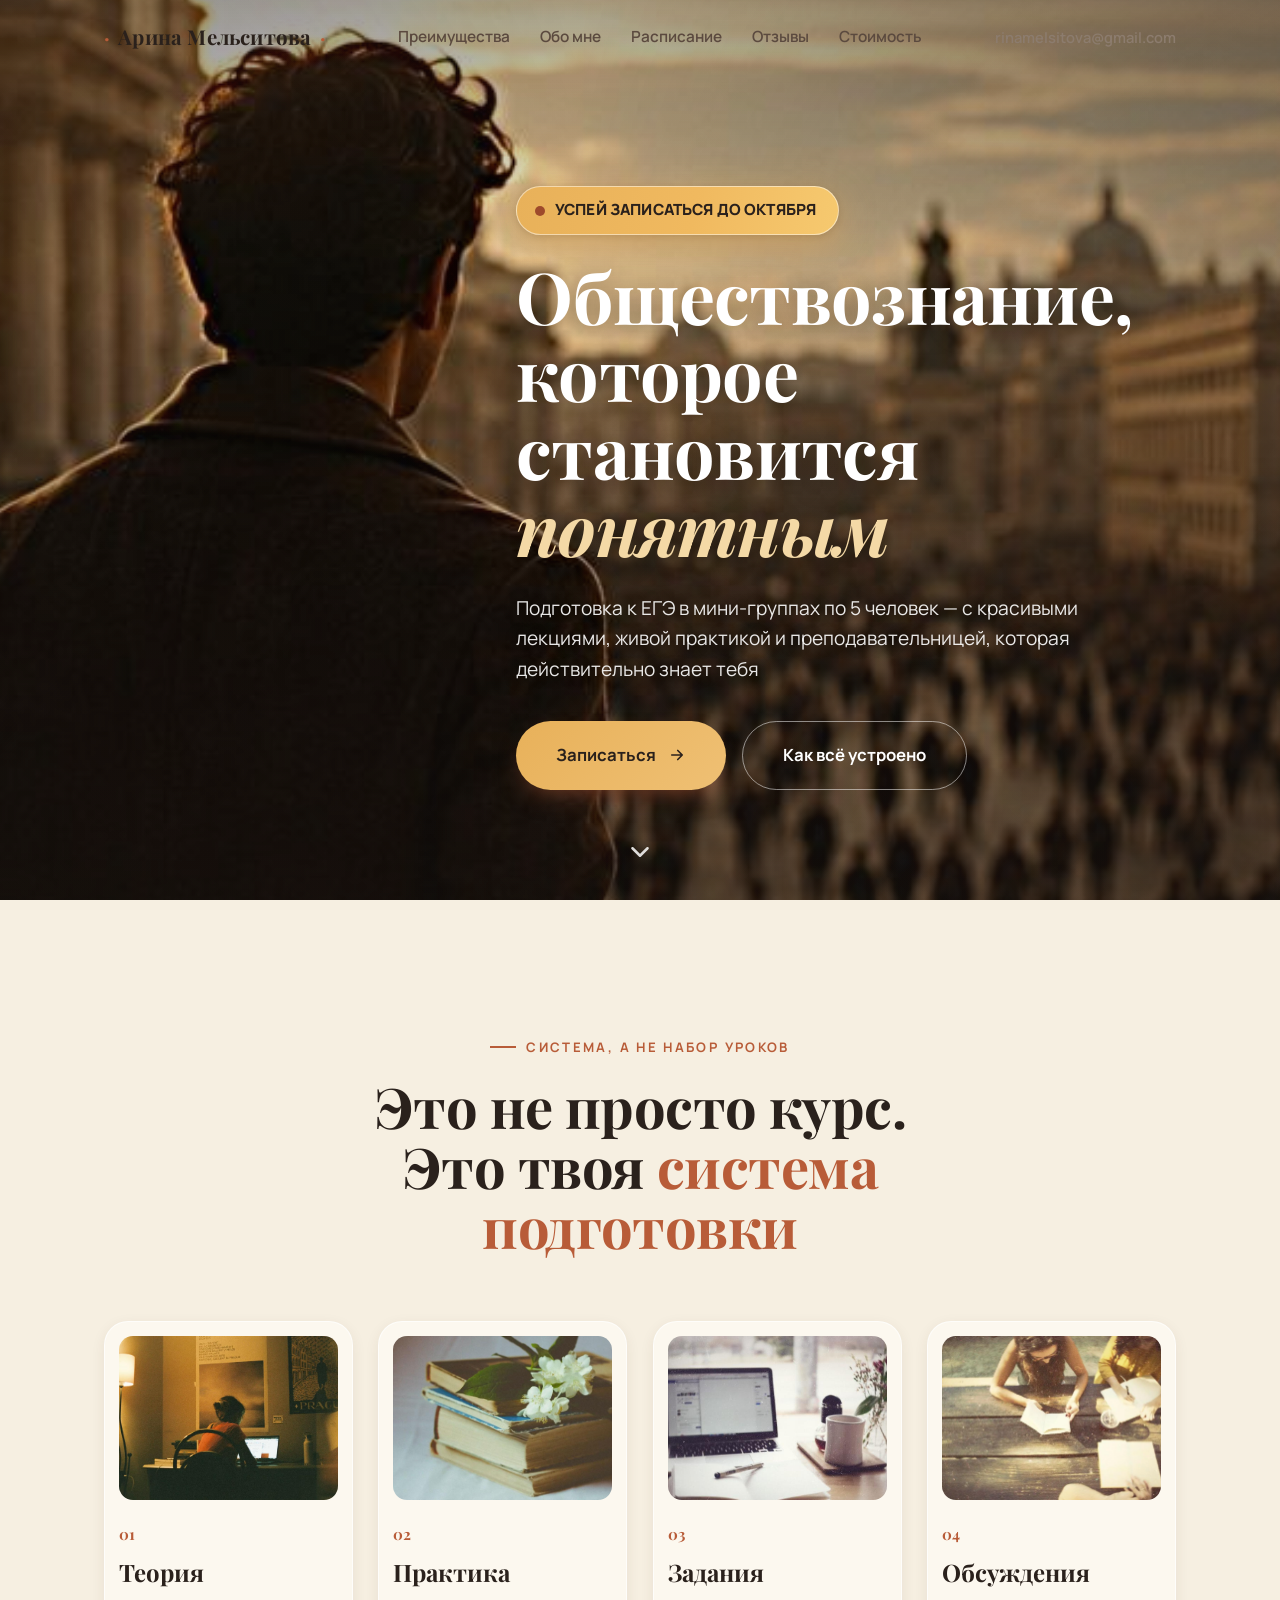
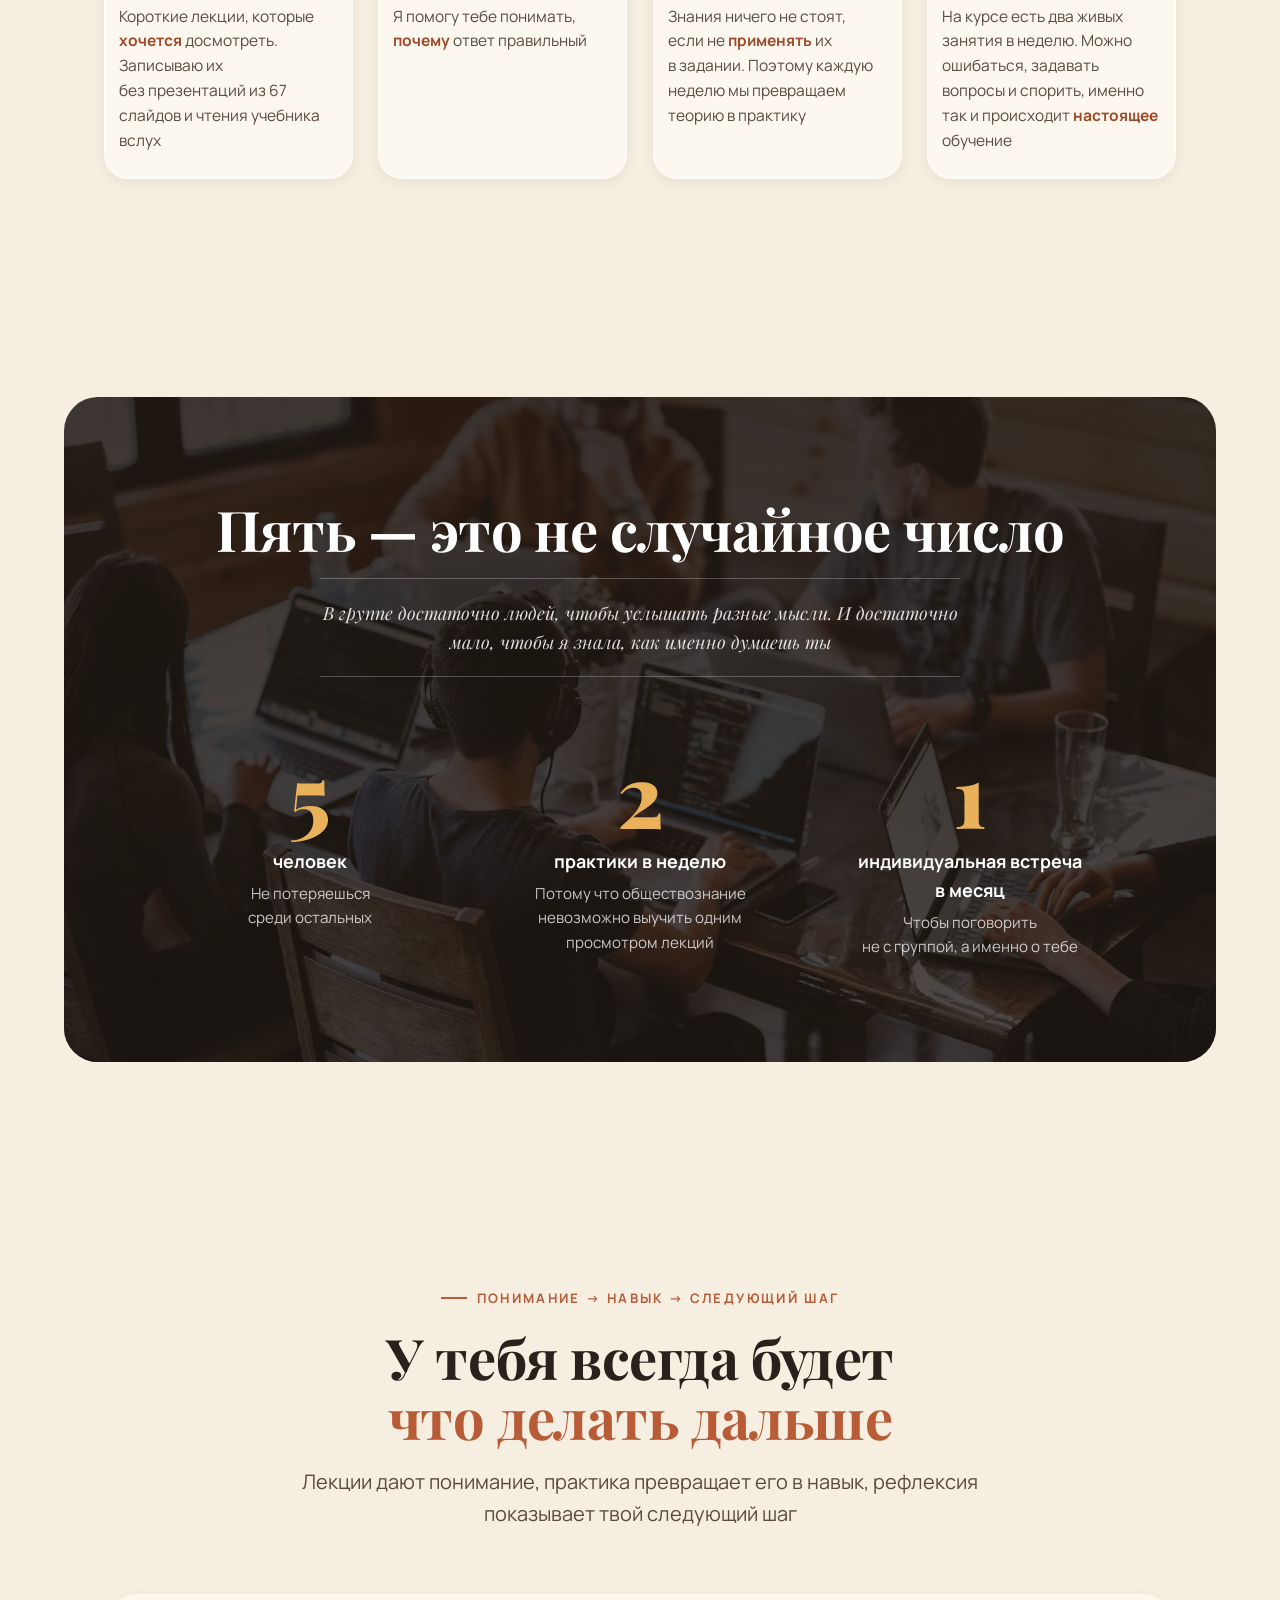
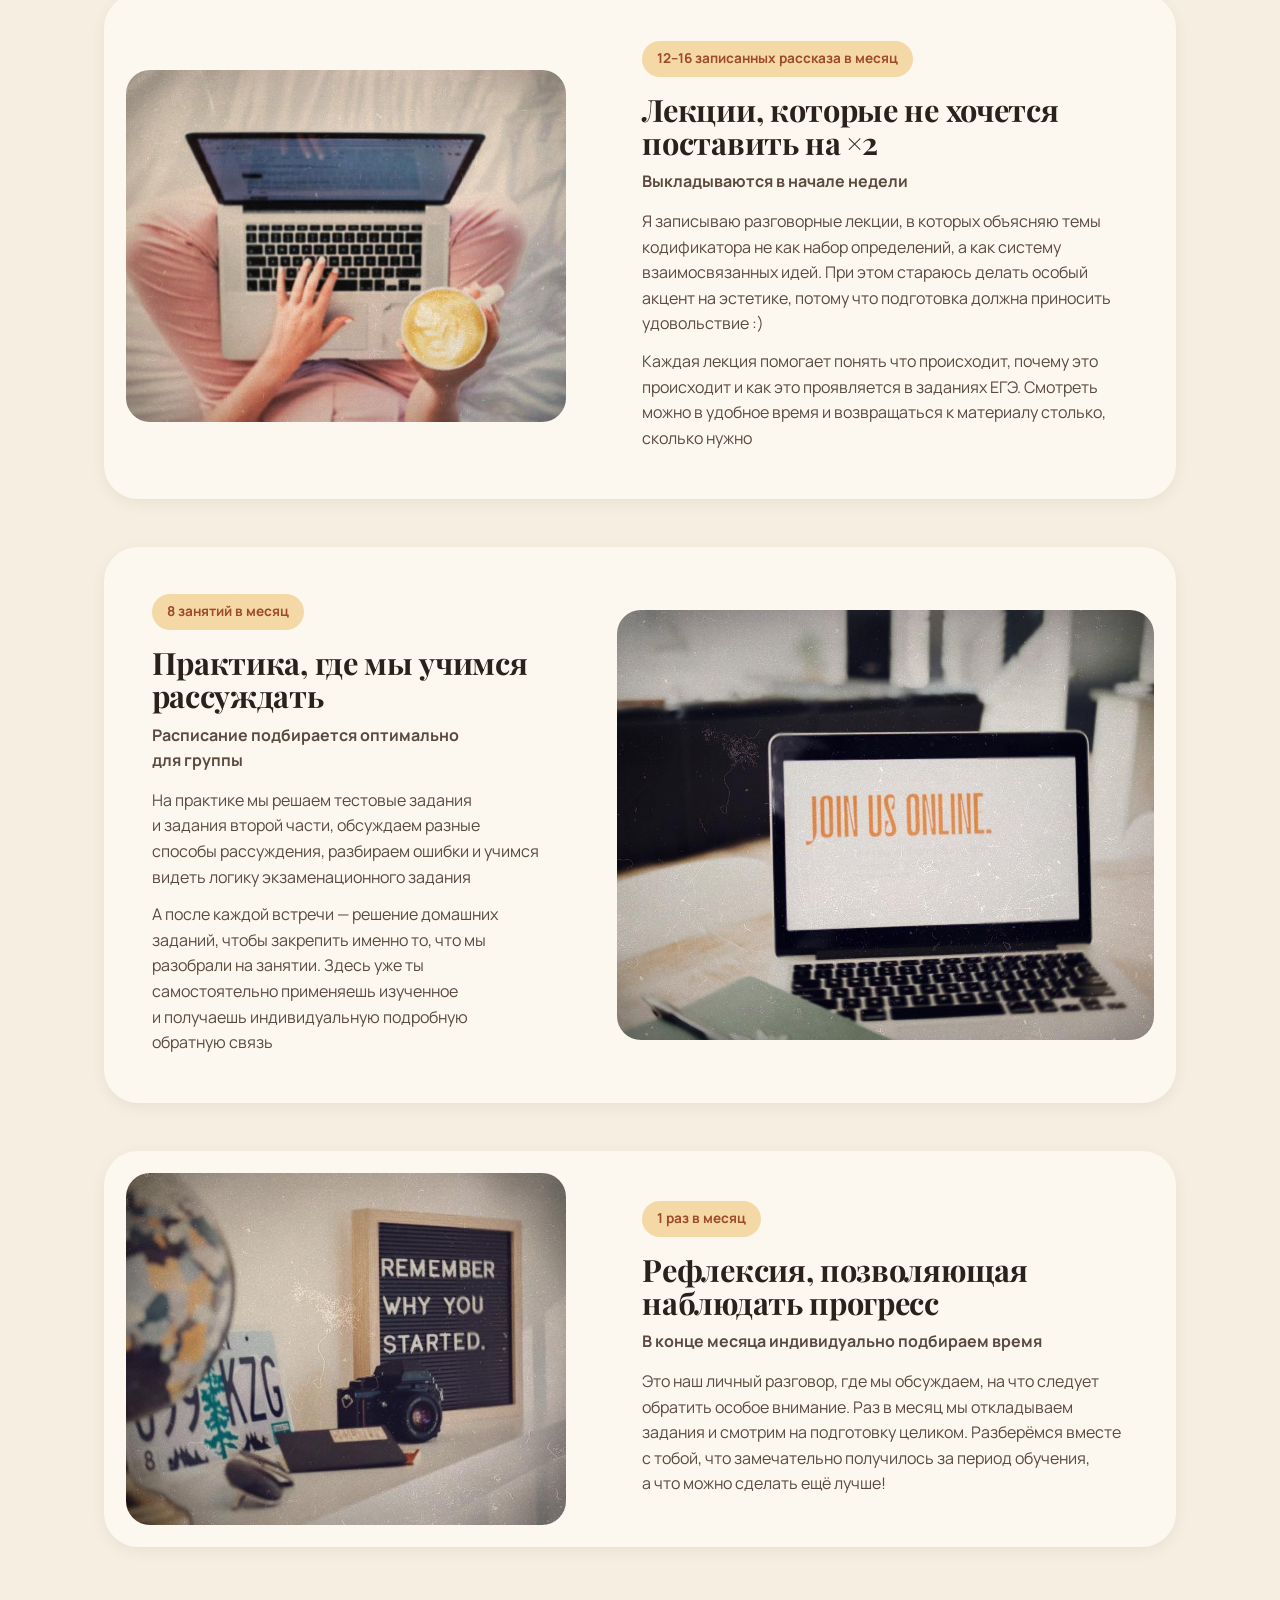
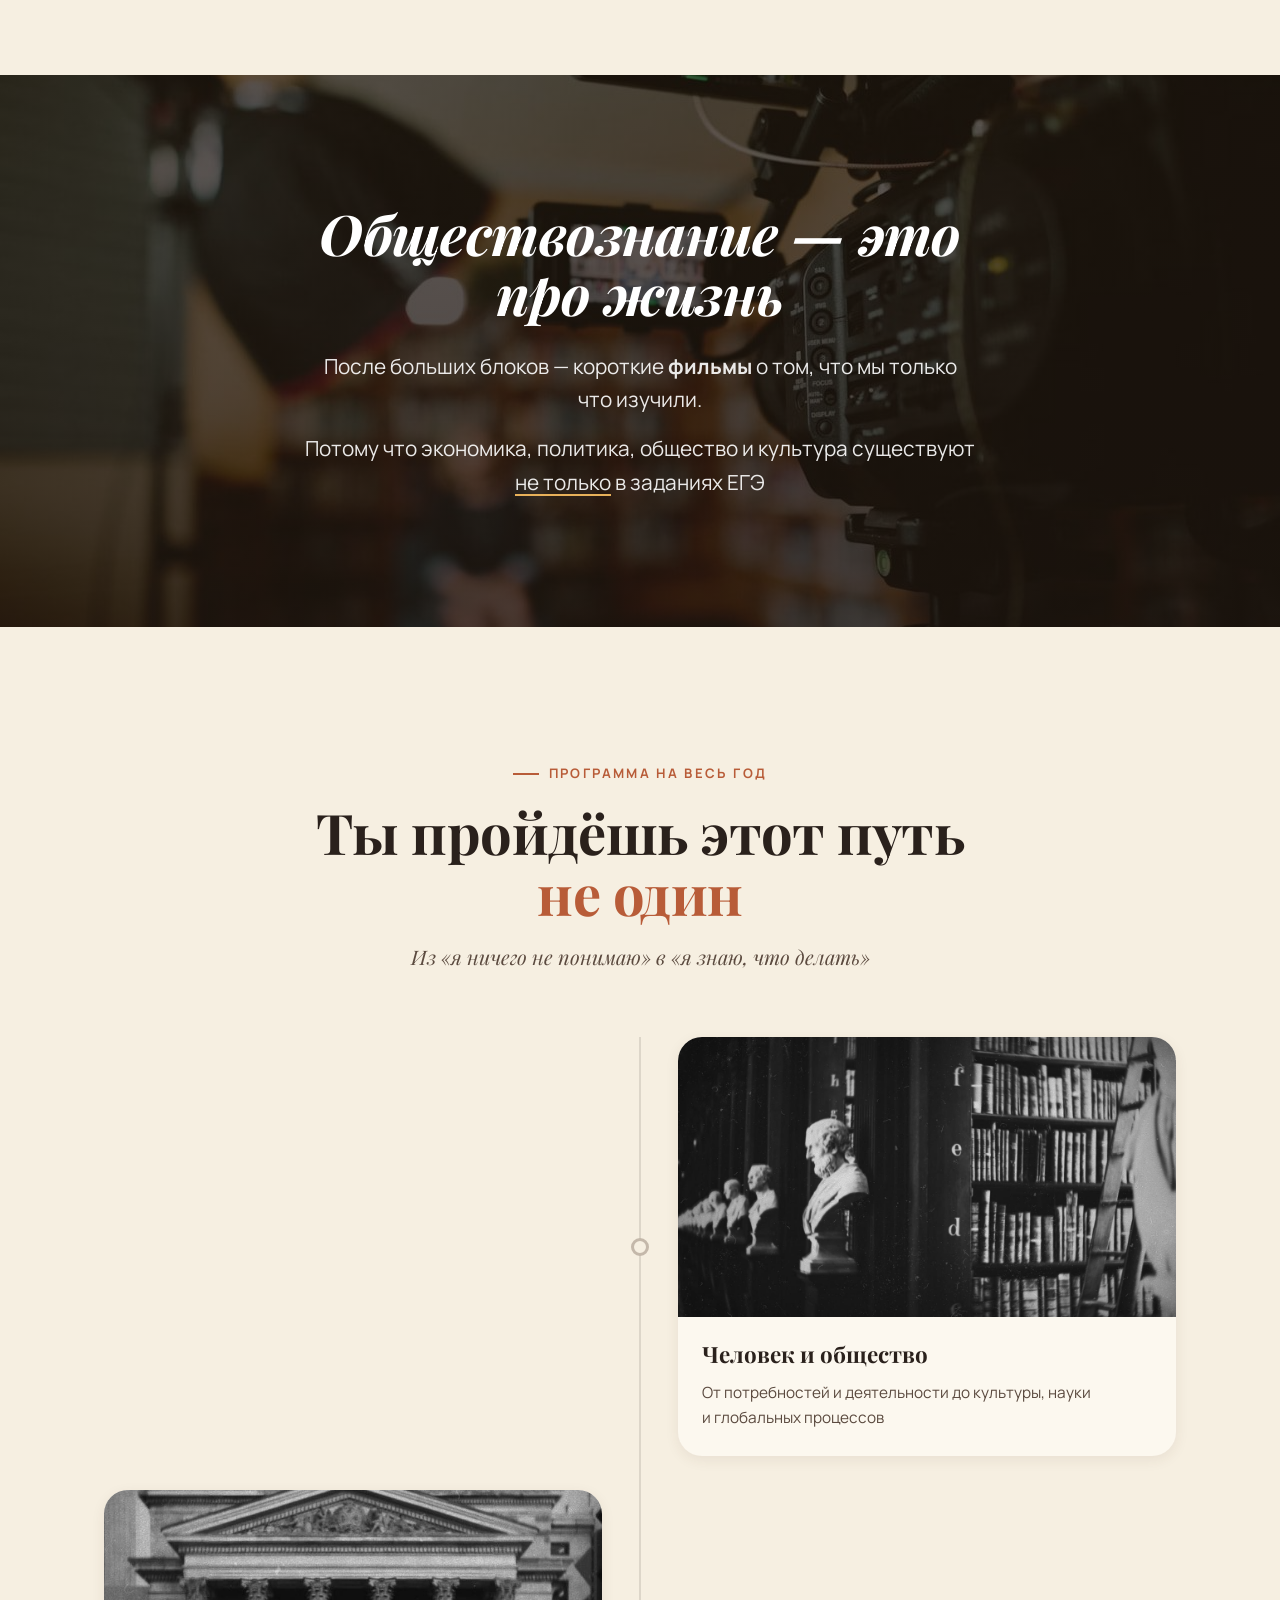
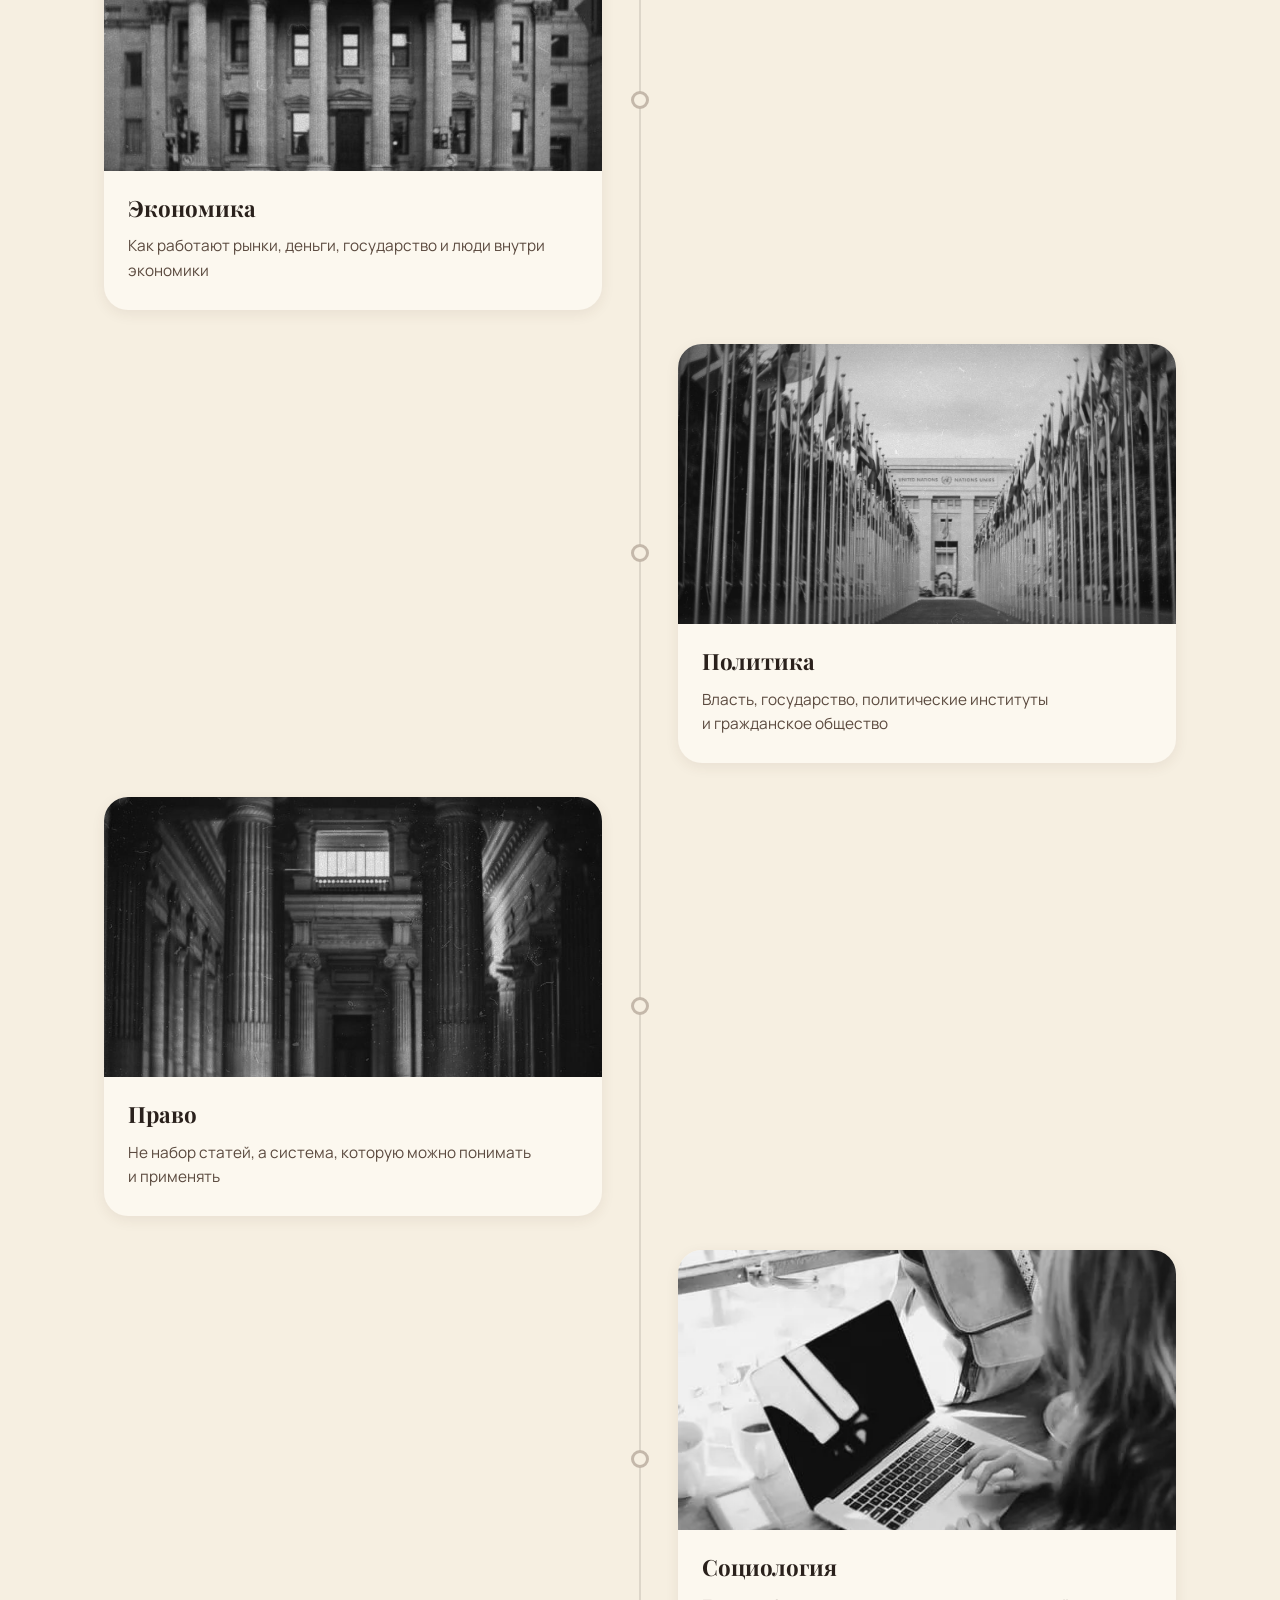
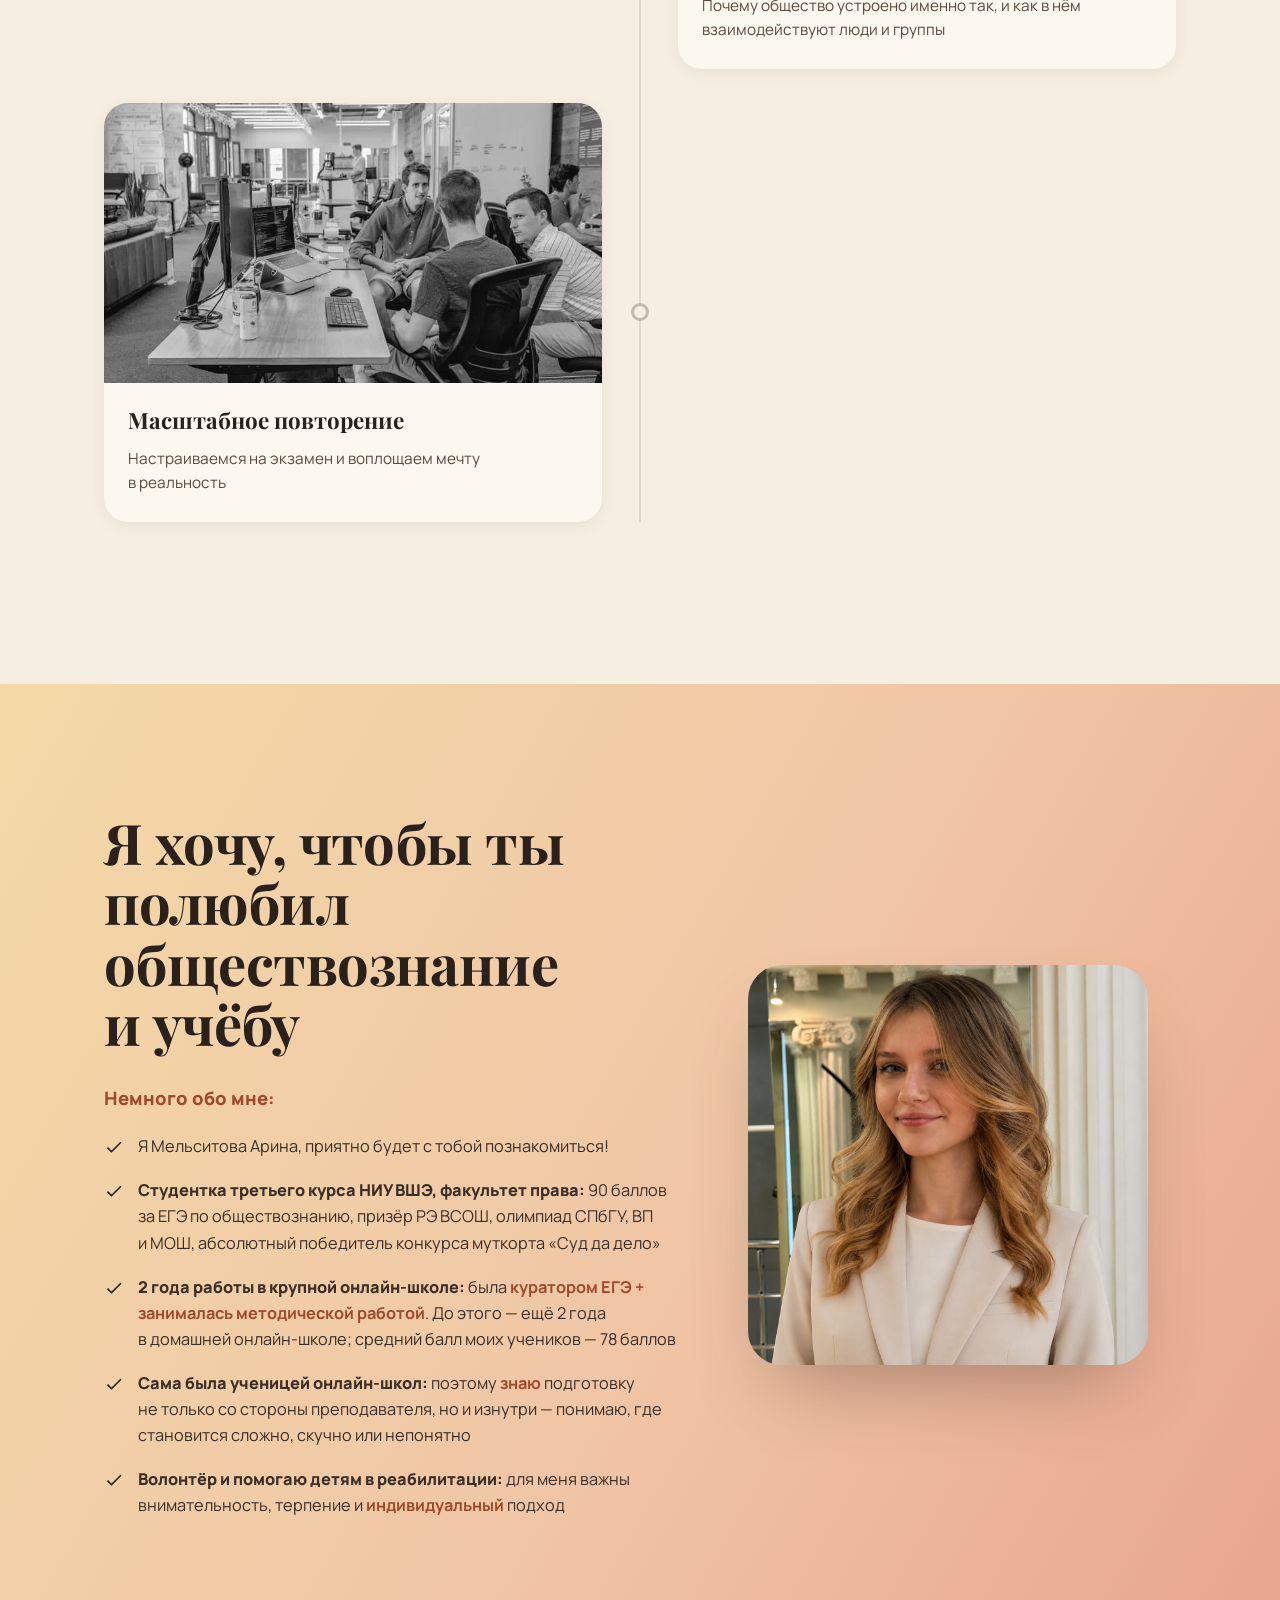
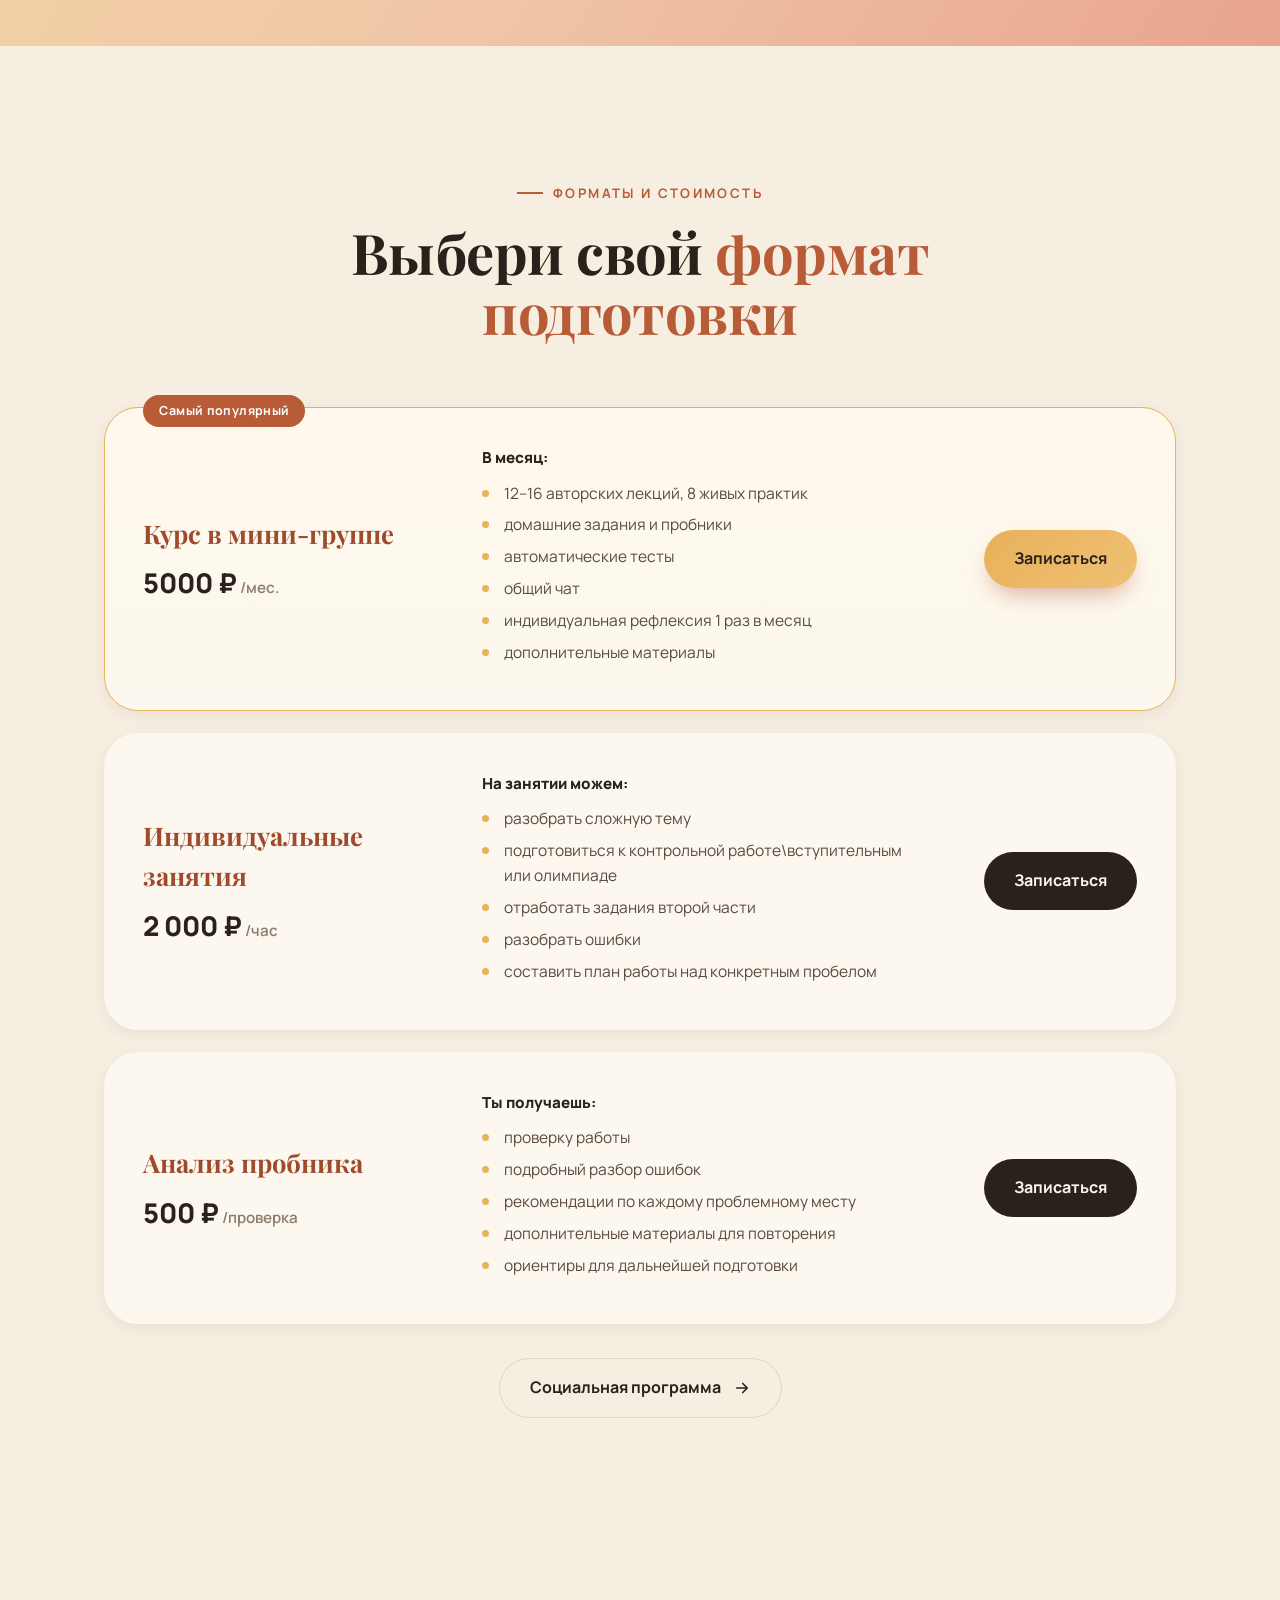
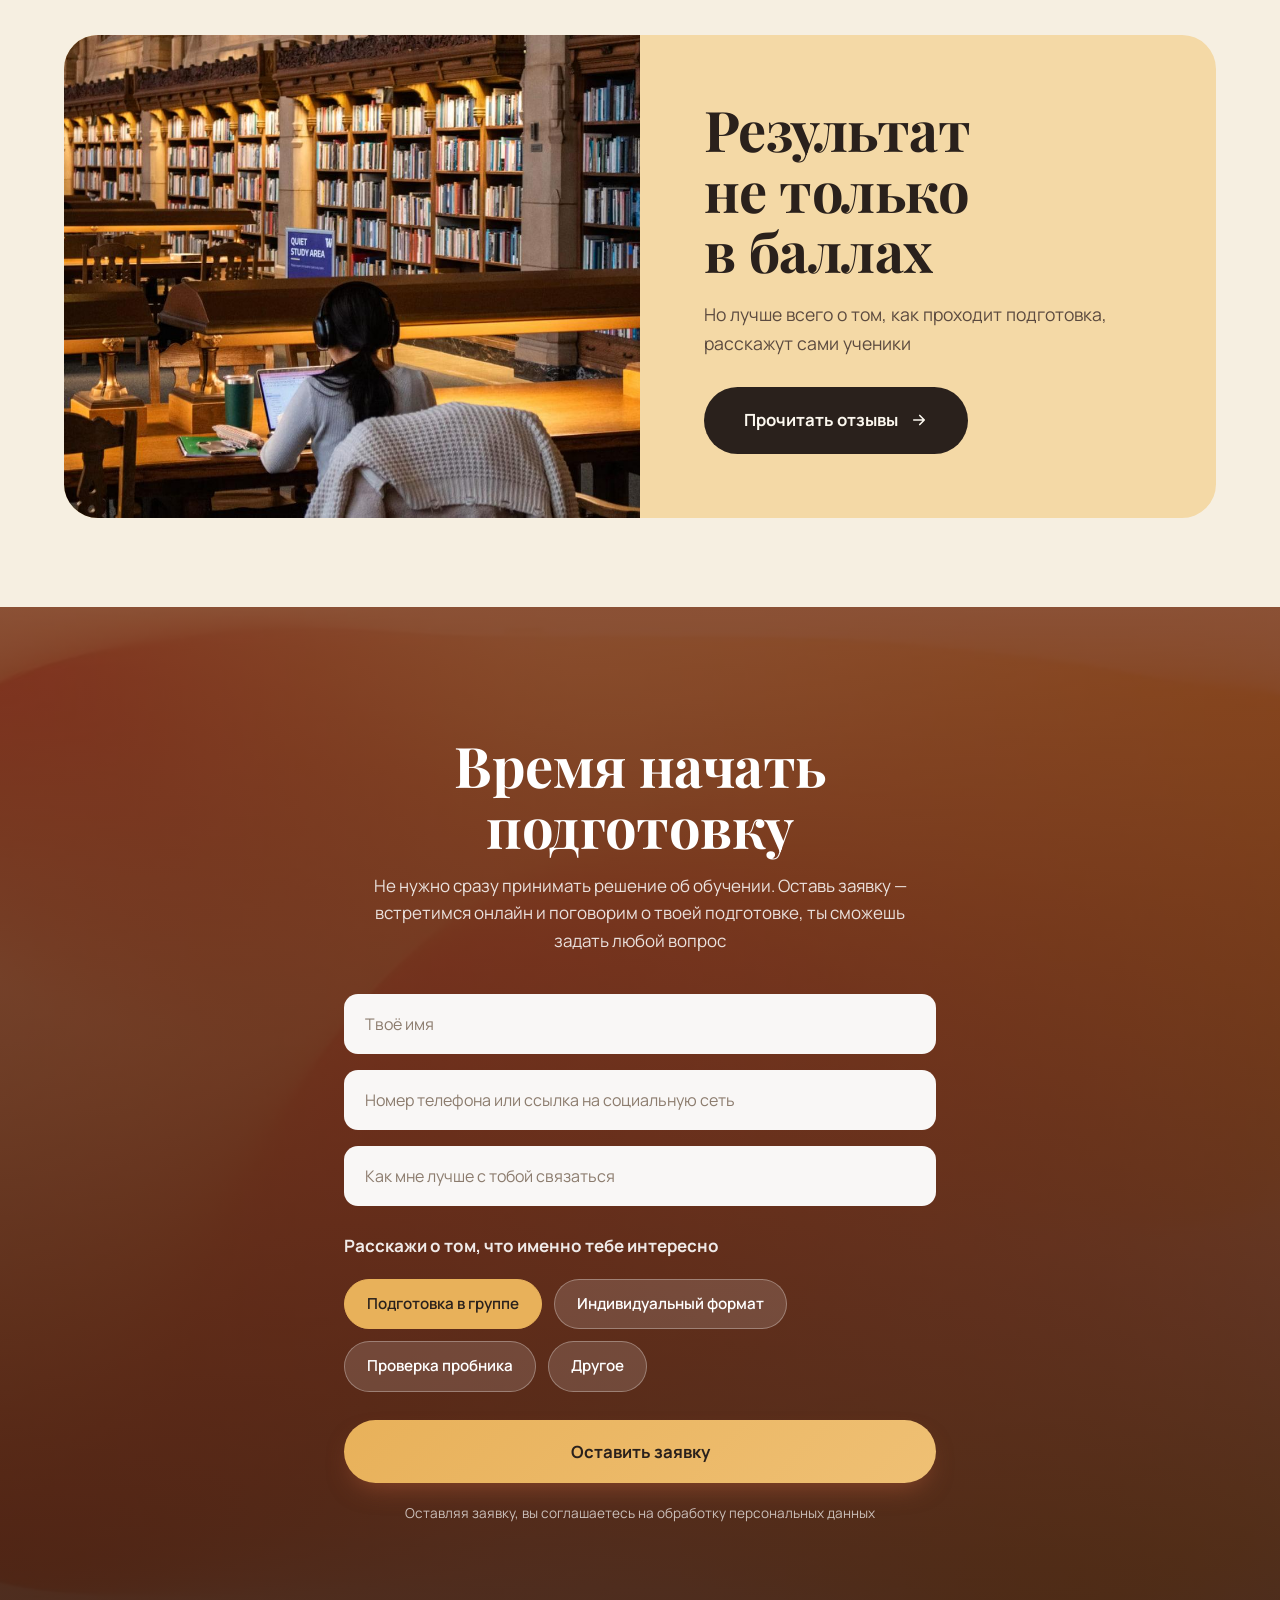
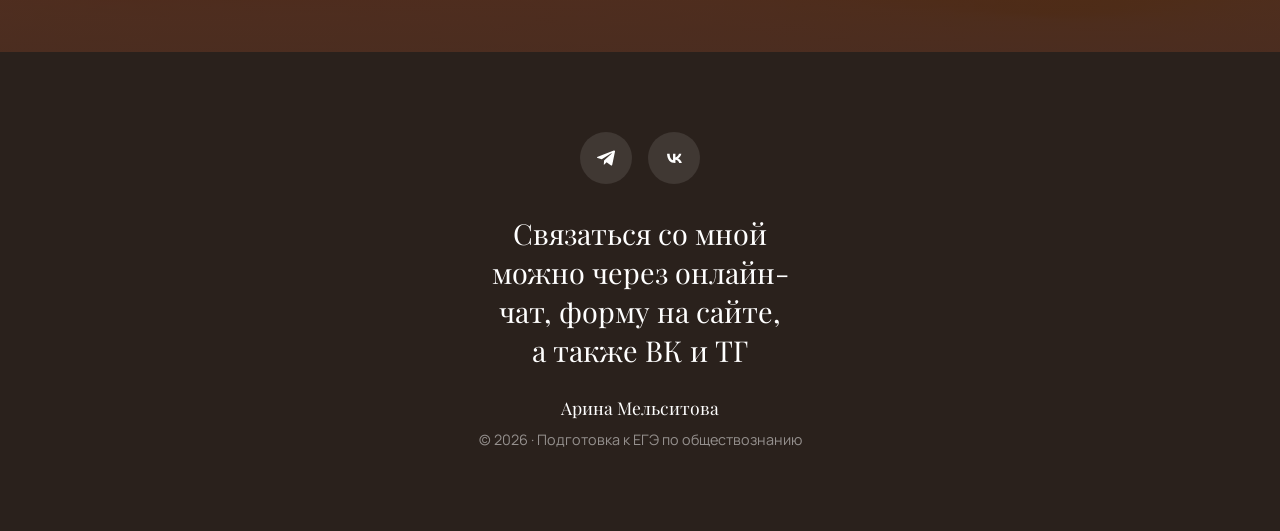
==== commit 3ebb66e0: "bitrixfix" ====
--- a/index.html
+++ b/index.html
@@ -52,6 +52,7 @@
     <div class="hero__scrim"></div>
     <div class="hero__inner container">
       <div class="hero__content">
+        <span class="hero__badge"><span class="hero__badge-dot"></span>Успей записаться до октября</span>
         <h1 class="display">
           <span class="reveal-line"><span>Обществознание,</span></span>
           <span class="reveal-line"><span>которое становится</span></span>
@@ -207,7 +208,7 @@
         <div class="road-item">
           <div class="road-item__dot"></div>
           <div class="road-card">
-            <div class="road-card__media"><img src="assets/img/road-1.jpg" alt="Человек и общество" /><span class="road-card__month">Сентябрь — октябрь</span></div>
+            <div class="road-card__media"><img src="assets/img/road-1.jpg" alt="Человек и общество" /></div>
             <div class="road-card__body"><h3>Человек и общество</h3><p>От потребностей и деятельности до культуры, науки и глобальных процессов</p></div>
           </div>
         </div>
@@ -215,7 +216,7 @@
         <div class="road-item">
           <div class="road-item__dot"></div>
           <div class="road-card">
-            <div class="road-card__media"><img src="assets/img/road-2.jpg" alt="Экономика" /><span class="road-card__month">Октябрь — декабрь</span></div>
+            <div class="road-card__media"><img src="assets/img/road-2.jpg" alt="Экономика" /></div>
             <div class="road-card__body"><h3>Экономика</h3><p>Как работают рынки, деньги, государство и люди внутри экономики</p></div>
           </div>
         </div>
@@ -223,7 +224,7 @@
         <div class="road-item">
           <div class="road-item__dot"></div>
           <div class="road-card">
-            <div class="road-card__media"><img src="assets/img/road-4.jpg" alt="Политика" /><span class="road-card__month">Декабрь — февраль</span></div>
+            <div class="road-card__media"><img src="assets/img/road-4.jpg" alt="Политика" /></div>
             <div class="road-card__body"><h3>Политика</h3><p>Власть, государство, политические институты и гражданское общество</p></div>
           </div>
         </div>
@@ -231,7 +232,7 @@
         <div class="road-item">
           <div class="road-item__dot"></div>
           <div class="road-card">
-            <div class="road-card__media"><img src="assets/img/road-3.jpg" alt="Право" /><span class="road-card__month">Февраль — март</span></div>
+            <div class="road-card__media"><img src="assets/img/road-3.jpg" alt="Право" /></div>
             <div class="road-card__body"><h3>Право</h3><p>Не набор статей, а система, которую можно понимать и применять</p></div>
           </div>
         </div>
@@ -239,7 +240,7 @@
         <div class="road-item">
           <div class="road-item__dot"></div>
           <div class="road-card">
-            <div class="road-card__media"><img src="assets/img/road-5.webp" alt="Социология" /><span class="road-card__month">Апрель</span></div>
+            <div class="road-card__media"><img src="assets/img/road-5.webp" alt="Социология" /></div>
             <div class="road-card__body"><h3>Социология</h3><p>Почему общество устроено именно так, и как в нём взаимодействуют люди и группы</p></div>
           </div>
         </div>
@@ -247,7 +248,7 @@
         <div class="road-item">
           <div class="road-item__dot"></div>
           <div class="road-card">
-            <div class="road-card__media"><img src="assets/img/road-6.webp" alt="Масштабное повторение" /><span class="road-card__month">Май</span></div>
+            <div class="road-card__media"><img src="assets/img/road-6.webp" alt="Масштабное повторение" /></div>
             <div class="road-card__body"><h3>Масштабное повторение</h3><p>Настраиваемся на экзамен и воплощаем мечту в реальность</p></div>
           </div>
         </div>
@@ -416,5 +417,13 @@
   </a>
 
   <script src="assets/js/main.js"></script>
+
+  <!-- Виджет Bitrix24 «Связаться» (цвет/позиция настраиваются в панели Bitrix24) -->
+  <script>
+    (function(w,d,u){
+      var s=d.createElement('script');s.async=true;s.src=u+'?'+(Date.now()/60000|0);
+      var h=d.getElementsByTagName('script')[0];h.parentNode.insertBefore(s,h);
+    })(window,document,'https://cdn-ru.bitrix24.ru/b38894660/crm/site_button/loader_1_pqqqba.js');
+  </script>
 </body>
 </html>
--- a/assets/css/style.css
+++ b/assets/css/style.css
@@ -281,6 +281,34 @@
 }
 .hero__inner { position: relative; z-index: 2; width: 100%; }
 .hero__content { max-width: 660px; margin-left: auto; text-align: left; color: #fff; }
+.hero__badge {
+  display: inline-flex; align-items: center; gap: 10px;
+  margin-bottom: 22px; padding: 11px 22px 11px 18px;
+  border-radius: 100px;
+  background: linear-gradient(100deg, var(--amber) 0%, #f0b95f 55%, #f6c96f 100%);
+  border: 1px solid rgba(255,255,255,.5);
+  color: var(--ink); font-weight: 800; font-size: .96rem; letter-spacing: .01em;
+  text-transform: uppercase;
+  box-shadow: 0 10px 34px rgba(216,155,74,.5), 0 2px 6px rgba(0,0,0,.15);
+  animation: badgeGlow 2.4s ease-in-out infinite;
+}
+.hero__badge-dot {
+  width: 10px; height: 10px; border-radius: 50%;
+  background: var(--rust-deep); flex: none;
+  box-shadow: 0 0 0 0 rgba(122,58,32,.55);
+  animation: badgePulse 1.8s ease-out infinite;
+}
+@keyframes badgePulse {
+  0%   { box-shadow: 0 0 0 0 rgba(122,58,32,.55); }
+  70%  { box-shadow: 0 0 0 10px rgba(122,58,32,0); }
+  100% { box-shadow: 0 0 0 0 rgba(122,58,32,0); }
+}
+@keyframes badgeGlow {
+  0%, 100% { box-shadow: 0 10px 30px rgba(216,155,74,.42), 0 2px 6px rgba(0,0,0,.15); }
+  50%      { box-shadow: 0 12px 42px rgba(216,155,74,.72), 0 2px 6px rgba(0,0,0,.15); }
+}
+.js .hero__badge { opacity: 0; transform: translateY(16px); transition: opacity .7s var(--ease), transform .7s var(--ease); }
+.hero.is-in .hero__badge { opacity: 1; transform: none; }
 .hero h1 { color: #fff; margin-bottom: 26px; text-shadow: 0 3px 26px rgba(0,0,0,.4); }
 .hero h1 em { font-style: italic; color: var(--amber-soft); }
 .hero__sub {
@@ -450,15 +478,6 @@
 /* Фото майлстоуна серое, пока до него не доскроллили; окрашивается при появлении */
 .js .road-card__media img { filter: grayscale(1) contrast(.92) brightness(1.02); }
 .road-item.is-lit .road-card__media img { filter: none; }
-.road-card__month {
-  position: absolute; top: 14px; left: 14px;
-  background: rgba(42,33,28,.82); color: var(--amber);
-  font-weight: 700; font-size: .8rem; padding: 6px 13px; border-radius: 100px;
-  backdrop-filter: blur(6px);
-  transition: background .6s var(--ease), color .6s var(--ease);
-}
-.js .road-card__month { background: rgba(88,80,72,.6); color: #efe7db; }
-.road-item.is-lit .road-card__month { background: rgba(42,33,28,.82); color: var(--amber); }
 .road-card__body { padding: 20px 24px 26px; }
 .road-card__body h3 { font-family: var(--font-display); font-size: 1.4rem; margin-bottom: 8px; }
 .road-card__body p { color: var(--ink-soft); font-size: .96rem; }
@@ -604,7 +623,7 @@
 
 /* ---------- 18. Плавающая кнопка ---------- */
 .fab {
-  position: fixed; right: 22px; bottom: 22px; z-index: 90;
+  position: fixed; left: 22px; bottom: 55px; z-index: 90;
   display: inline-flex; align-items: center; gap: 10px;
   padding: 15px 24px; border-radius: 100px;
   background: var(--rust); color: #fff; font-weight: 700;
@@ -614,6 +633,24 @@
 }
 .fab.is-visible { transform: none; opacity: 1; }
 .fab:hover { background: var(--rust-deep); }
+/* На десктопе — обе кнопки в правом нижнем углу на одной линии.
+   Порядок: «Записаться» у самого угла, кнопка чата Bitrix — слева от неё
+   (чат сдвигаем влево, освобождая угол под «Записаться»).
+   На мобильном (≤860px): «Записаться» слева снизу, чат справа — обе на одной высоте. */
+@media (min-width: 861px) {
+  .fab { left: auto; right: 22px; bottom: 55px; }
+  body .b24-widget-button-wrapper.b24-widget-button-position-bottom-right { right: 205px !important; }
+}
+
+/* Перекраска виджета Bitrix24 «Связаться» под фирменный цвет (best-effort;
+   гарантированно цвет меняется в панели Bitrix24 → Контакт-центр → Внешний вид) */
+.b24-widget-button-inner-block,
+.b24-widget-button-inner-mask {
+  background: linear-gradient(135deg, var(--rust) 0%, var(--rust-deep) 100%) !important;
+}
+.b24-widget-button-pulse { background: var(--amber) !important; }
+.b24-widget-button-inner-item svg,
+.b24-widget-button-inner-item path { fill: #fff !important; }
 
 /* ---------- 19. Reveal on scroll (только при доступном JS) ---------- */
 .js .reveal { opacity: 0; transform: translateY(38px); transition: opacity .8s var(--ease), transform .8s var(--ease); }
@@ -713,6 +750,6 @@
 /* ---------- 23. Уважение к настройкам движения ---------- */
 @media (prefers-reduced-motion: reduce) {
   * { animation-duration: .001ms !important; transition-duration: .001ms !important; scroll-behavior: auto !important; }
-  .reveal, .reveal-left, .reveal-right, .hero__sub, .hero__actions { opacity: 1 !important; transform: none !important; }
+  .reveal, .reveal-left, .reveal-right, .hero__sub, .hero__actions, .hero__badge { opacity: 1 !important; transform: none !important; }
   .reveal-line > span { transform: none !important; }
 }
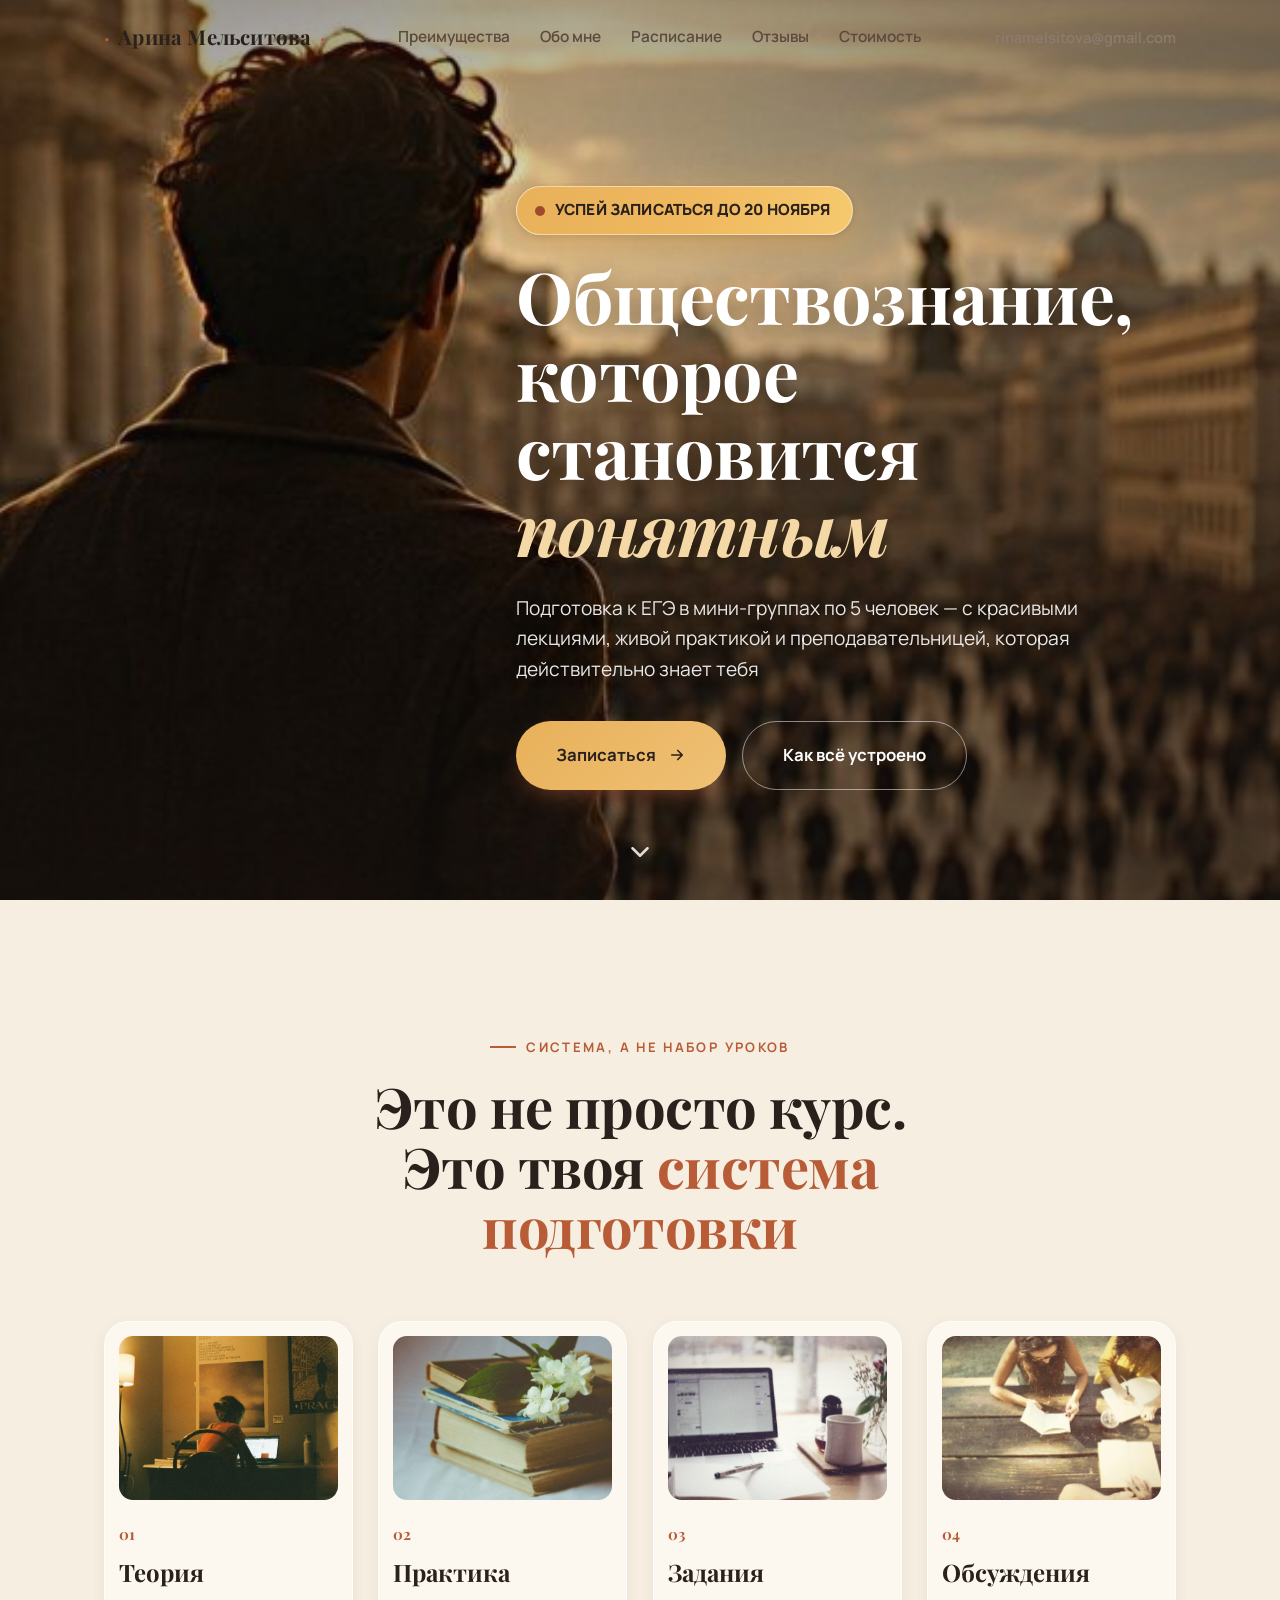
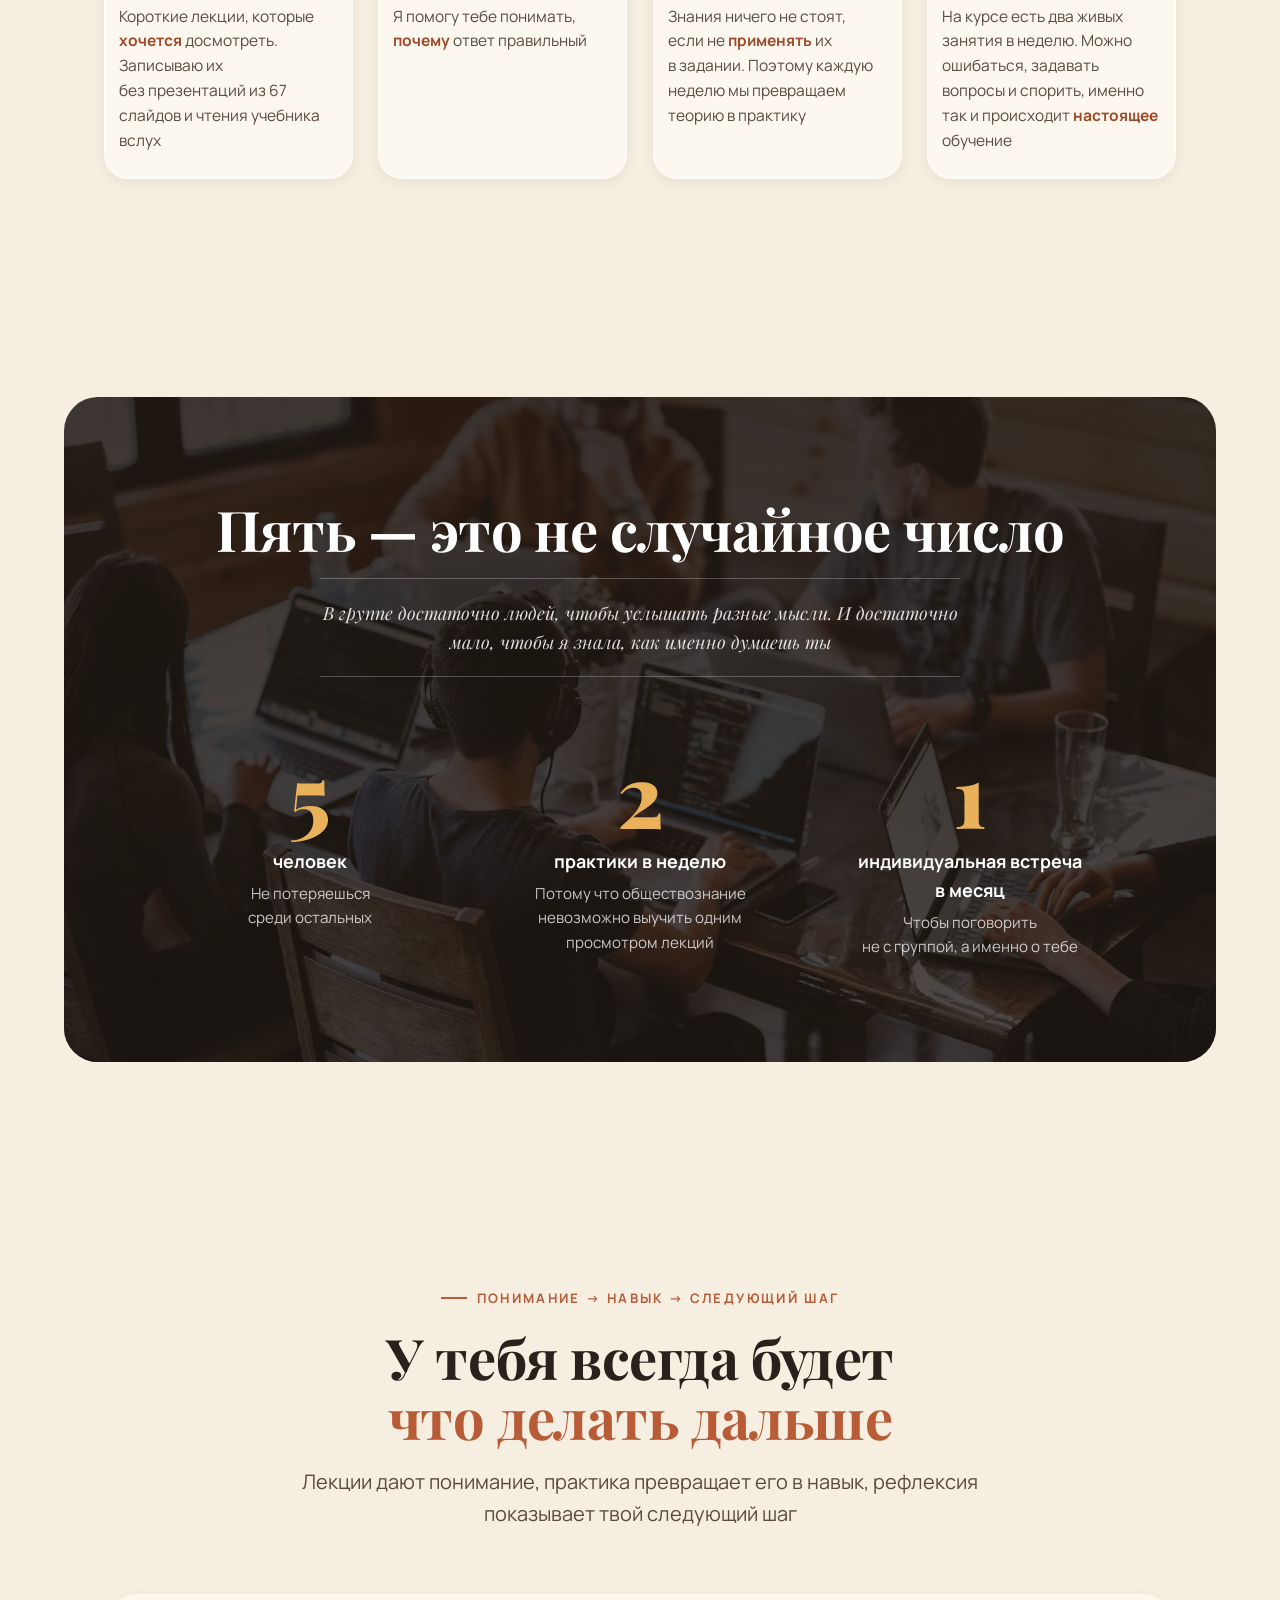
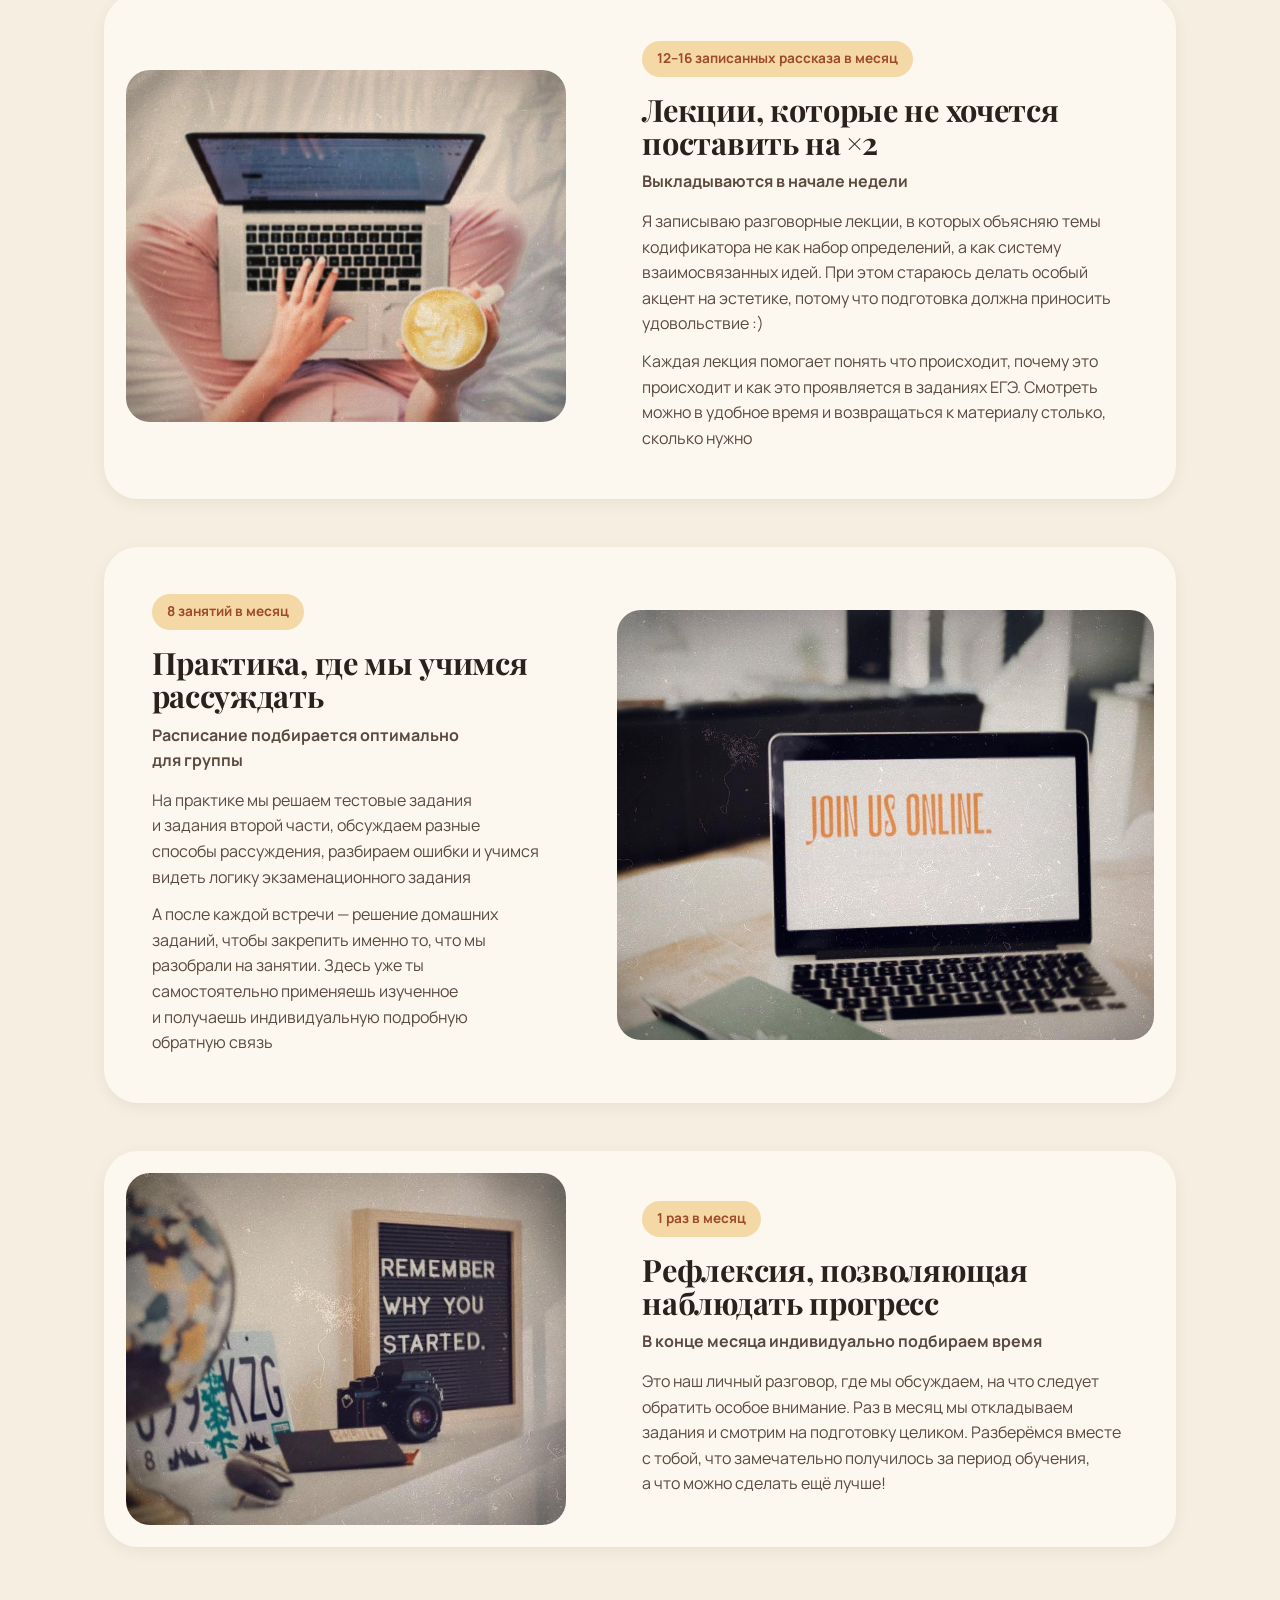
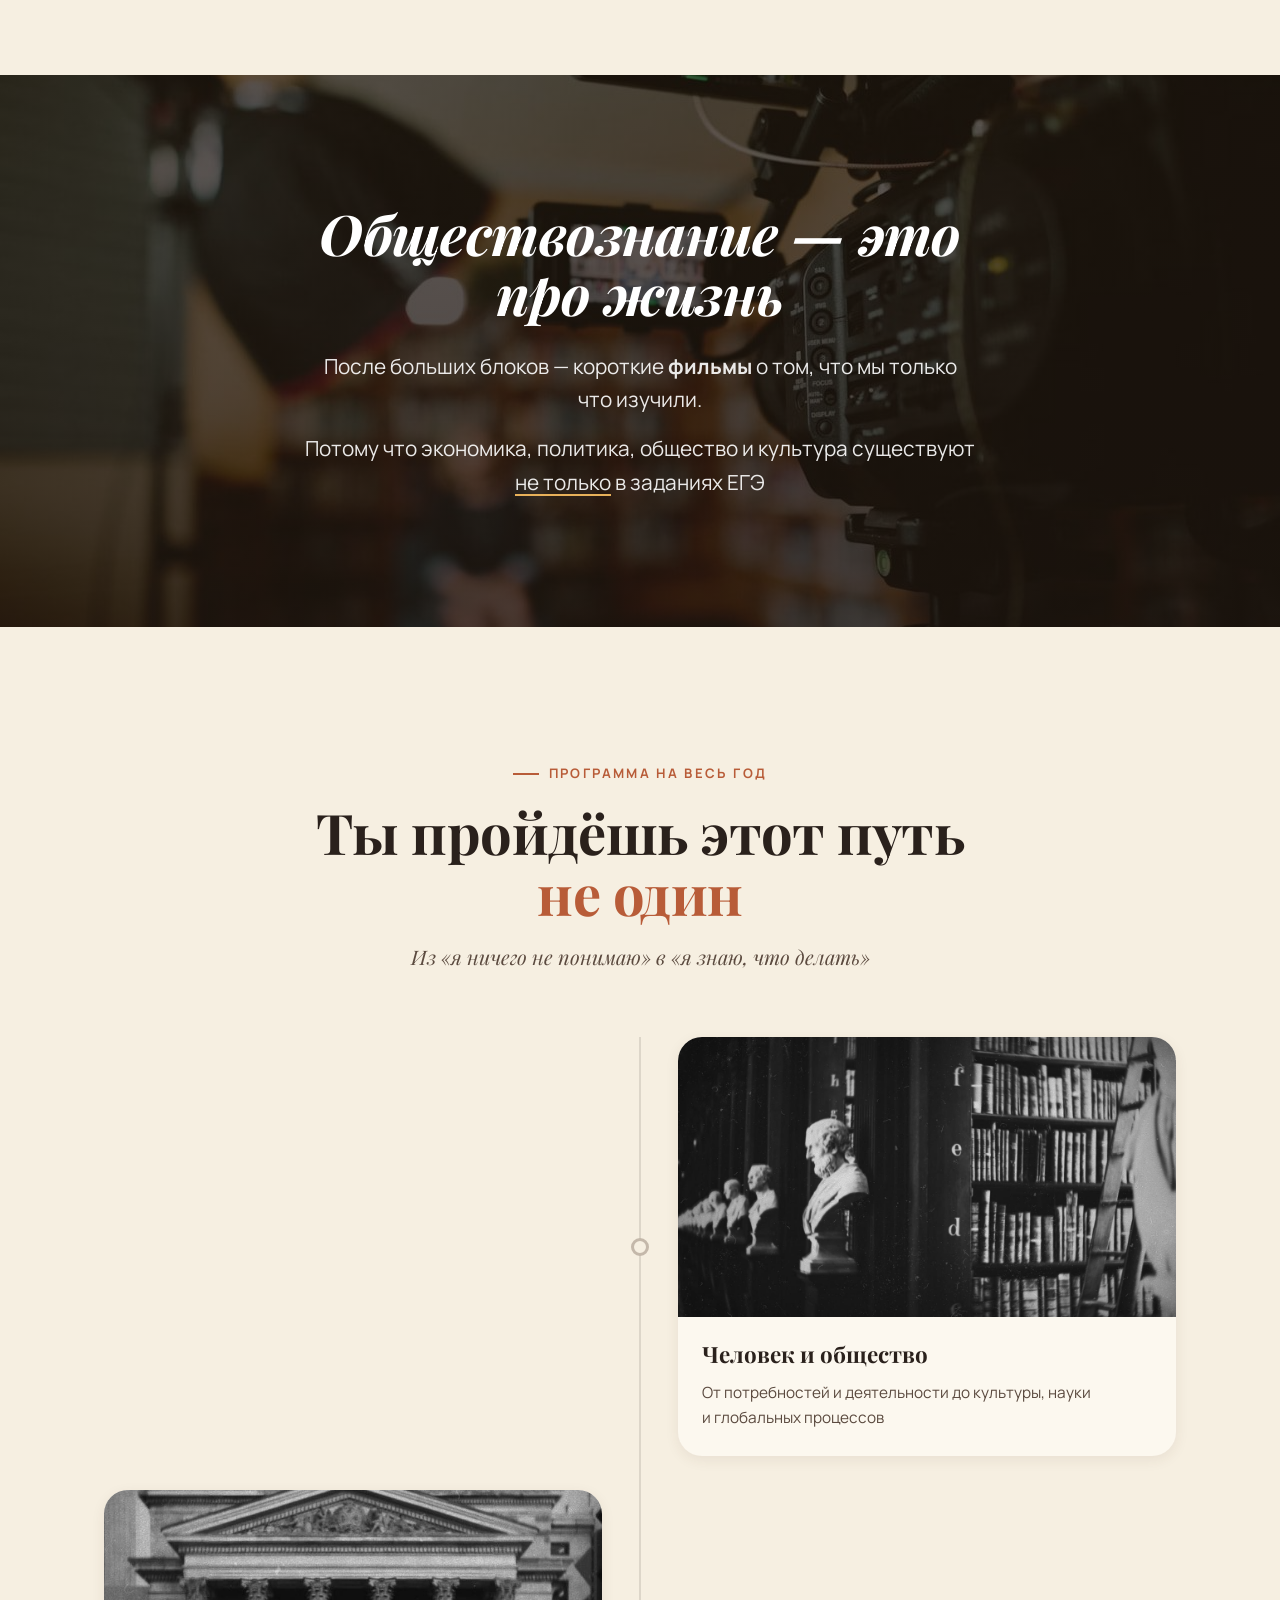
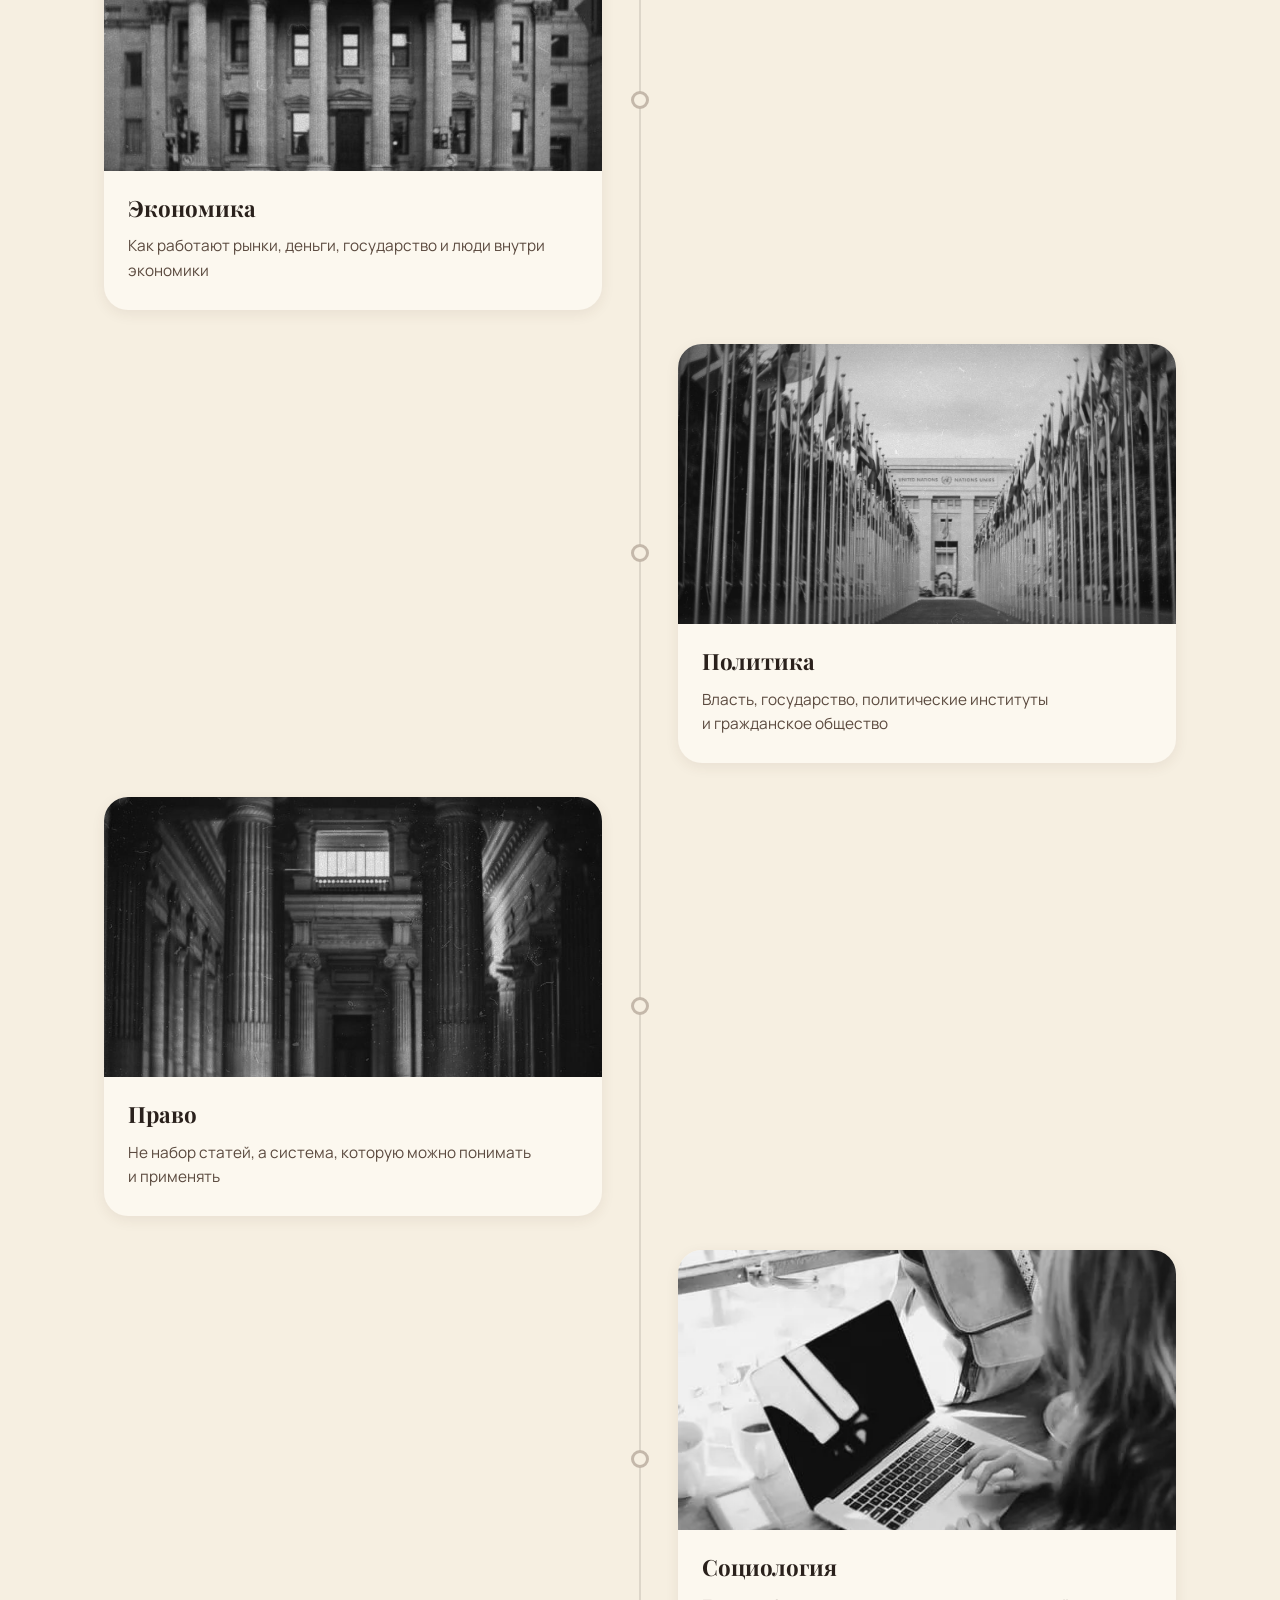
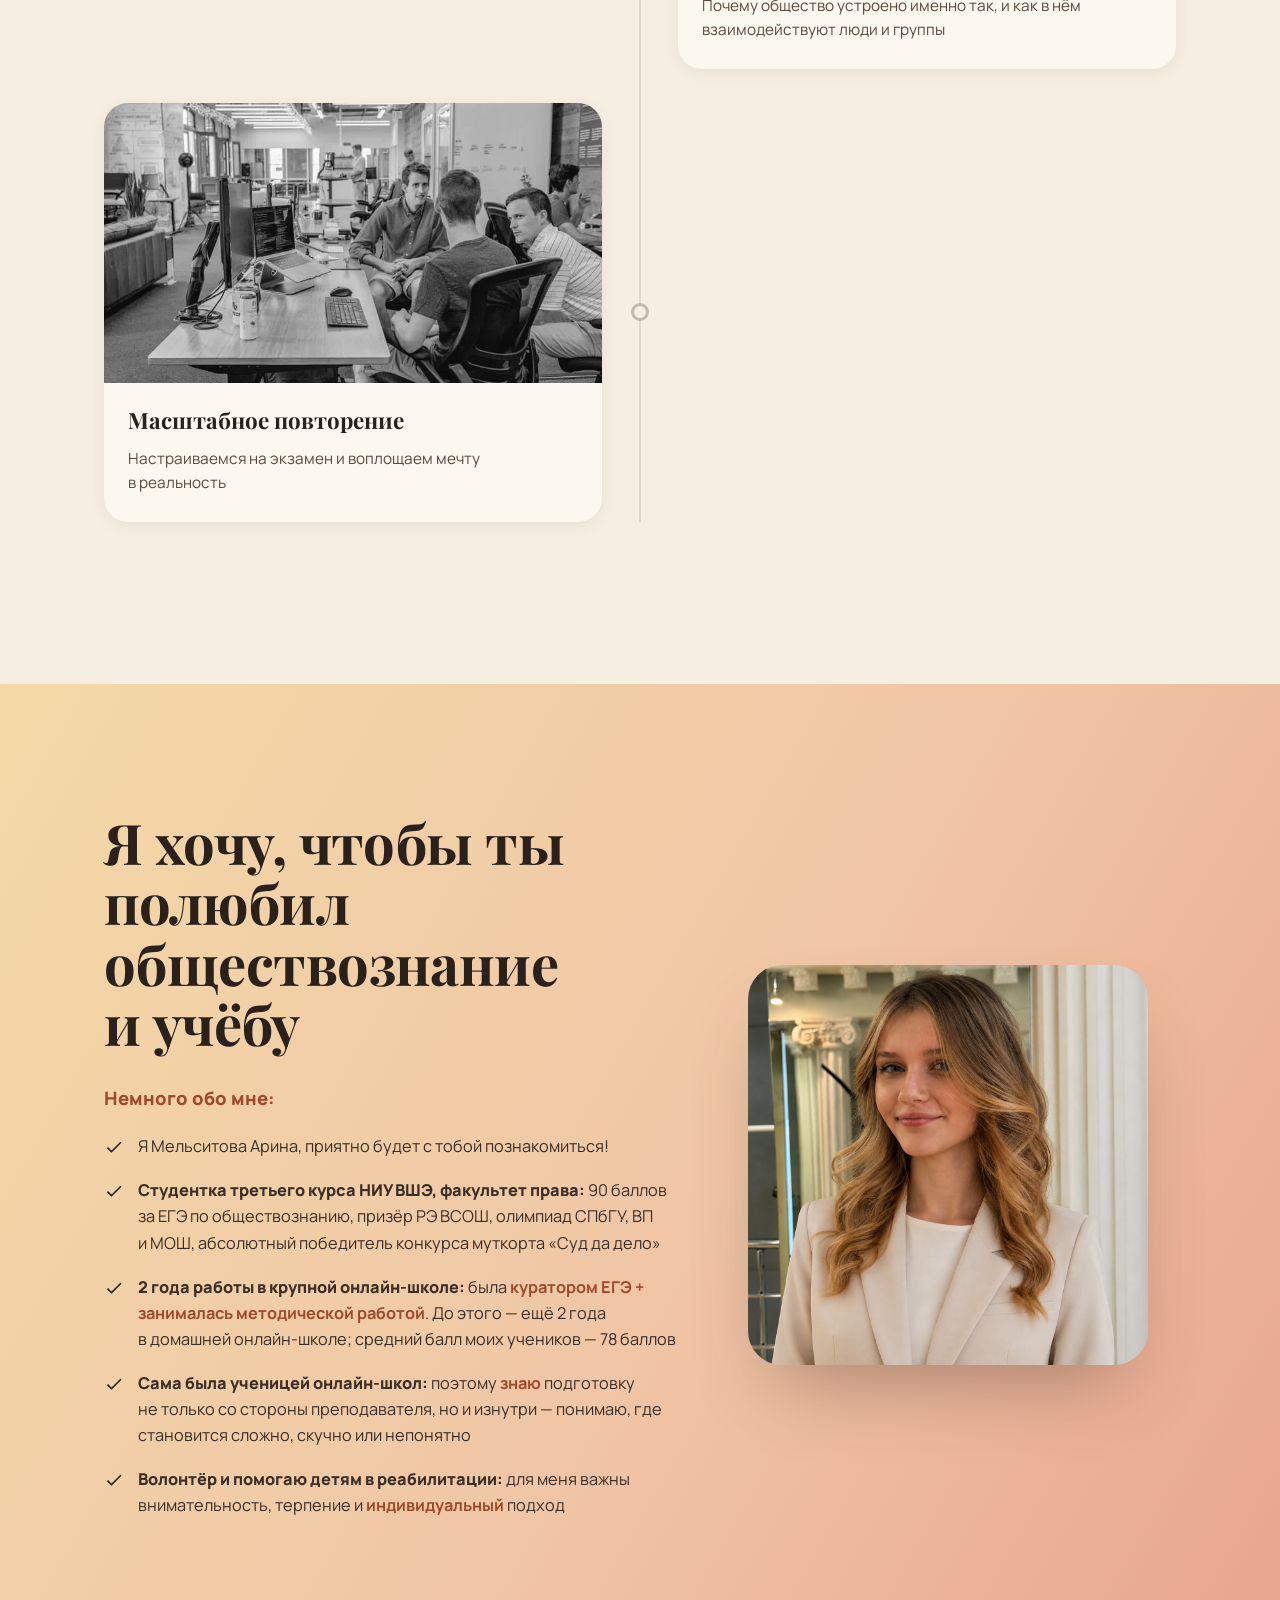
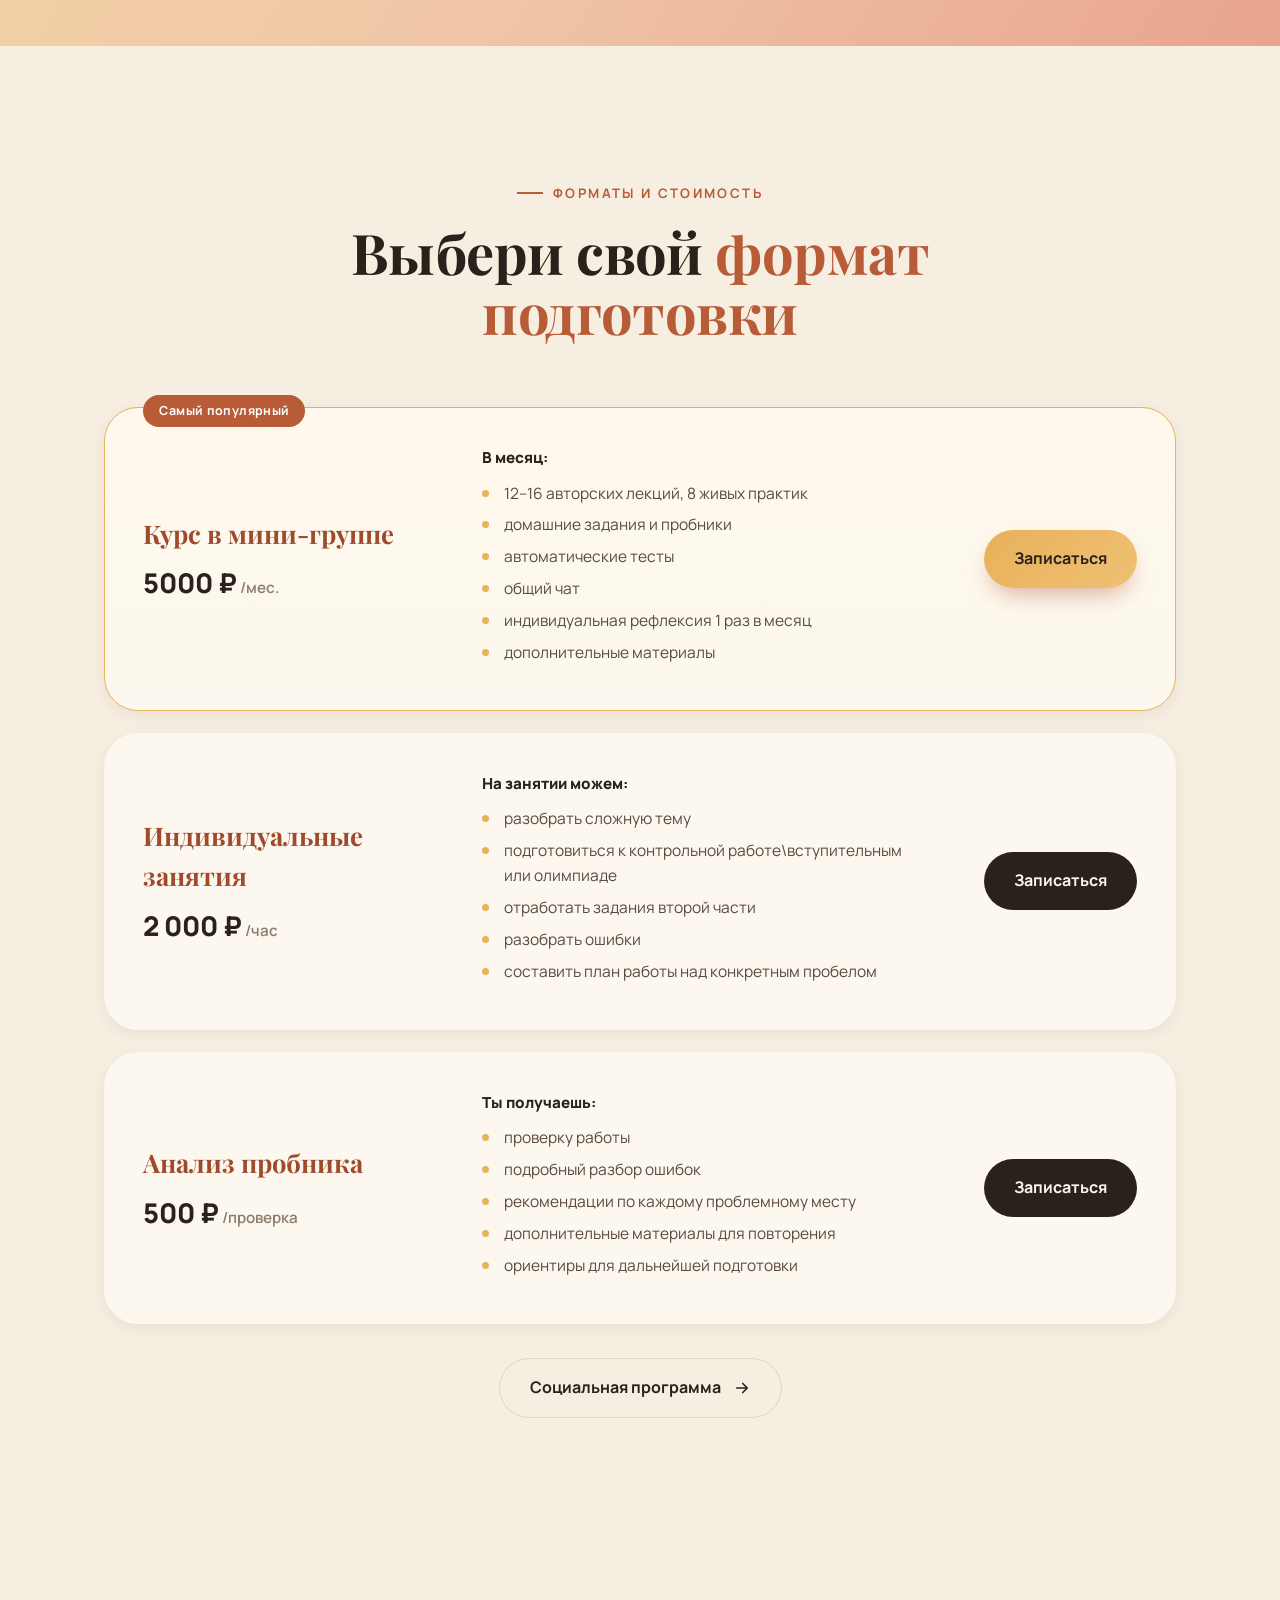
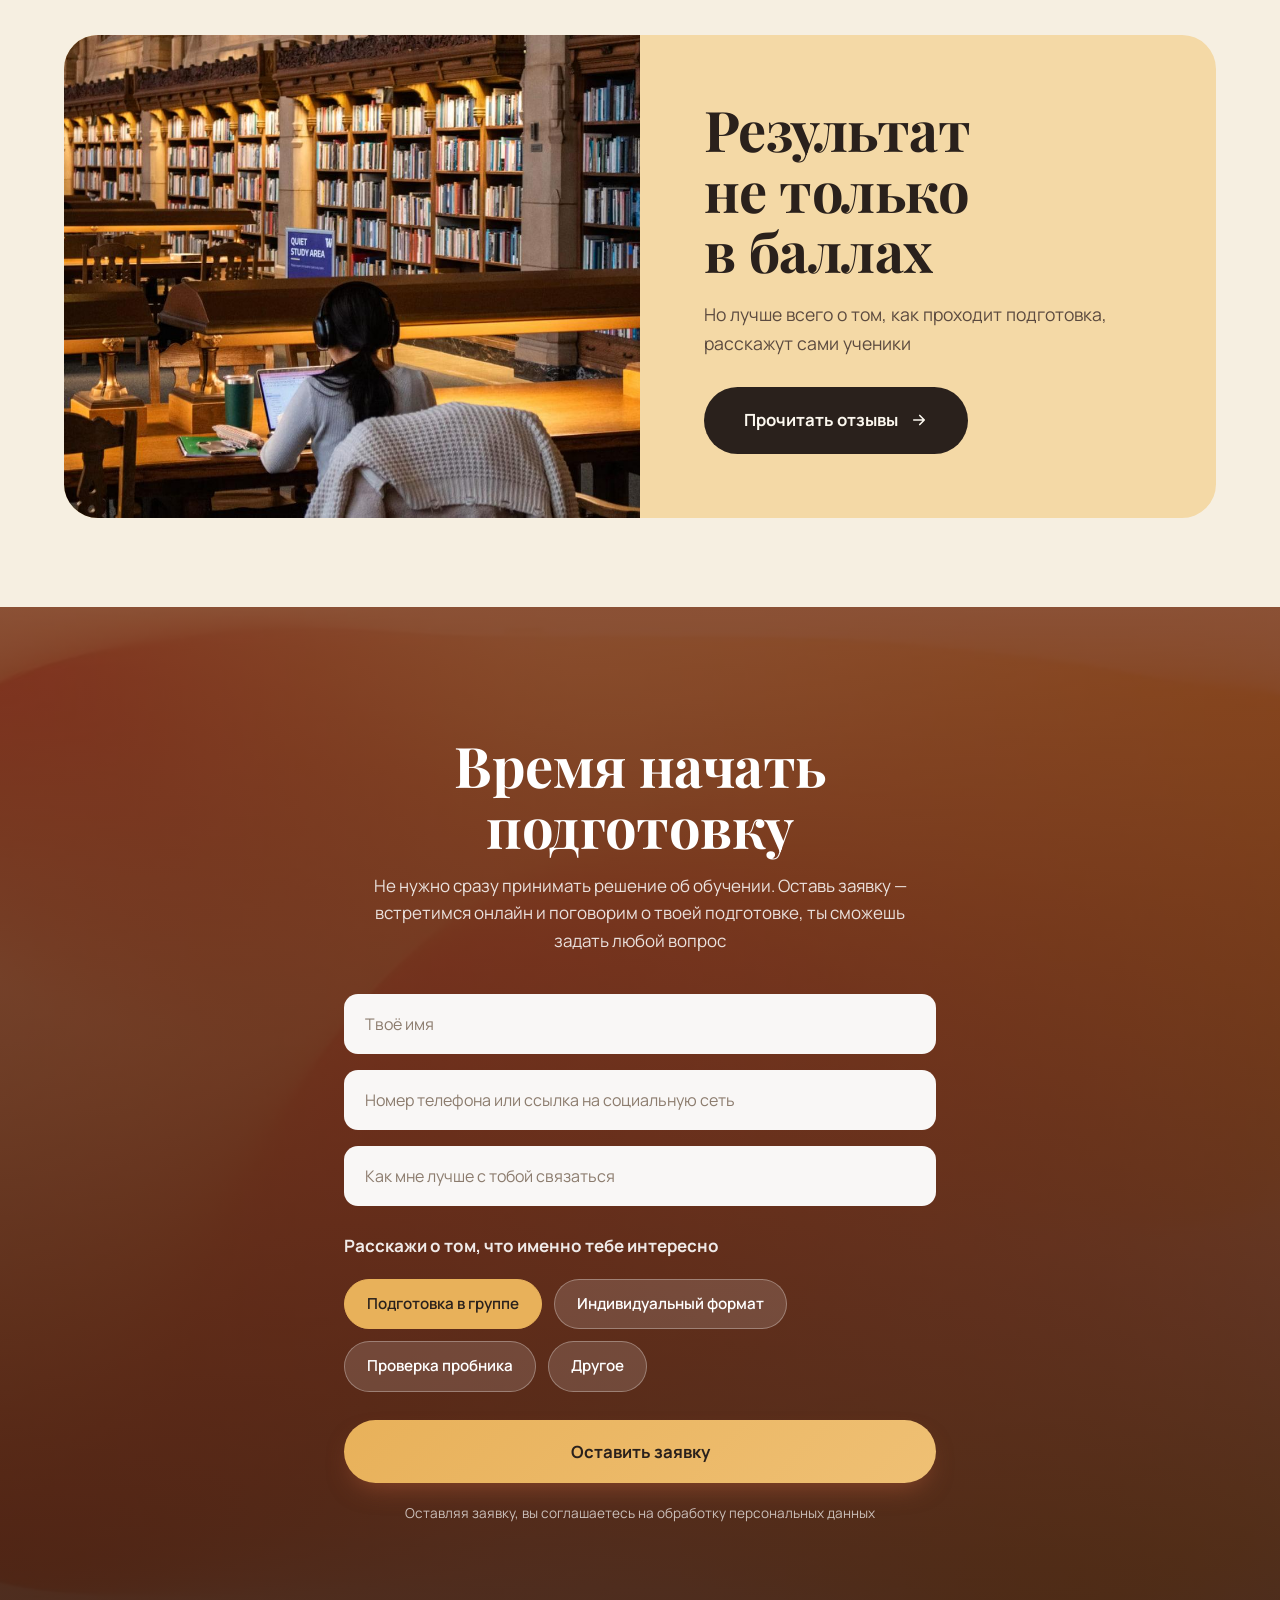
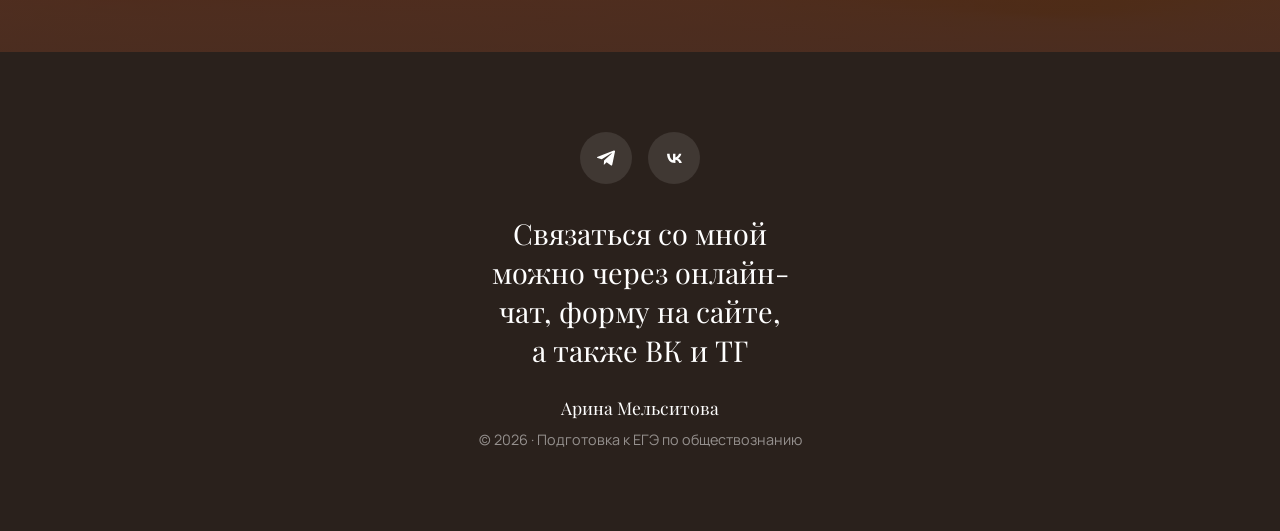
==== commit 3e358552: "Update signup deadline badge to 20 November Co-Authored-By: Claude Opus 5.5 <noreply@anthropic.com>" ====
--- a/index.html
+++ b/index.html
@@ -3,6 +3,18 @@
 <head>
   <meta charset="UTF-8" />
   <meta name="viewport" content="width=device-width, initial-scale=1.0" />
+  <!-- Yandex.Metrika counter -->
+  <script type="text/javascript">
+    (function(m,e,t,r,i,k,a){
+      m[i]=m[i]||function(){(m[i].a=m[i].a||[]).push(arguments)};
+      m[i].l=1*new Date();
+      for (var j = 0; j < document.scripts.length; j++) {if (document.scripts[j].src === r) { return; }}
+      k=e.createElement(t),a=e.getElementsByTagName(t)[0],k.async=1,k.src=r,a.parentNode.insertBefore(k,a)
+    })(window, document,'script','https://mc.yandex.ru/metrika/tag.js?id=113063867', 'ym');
+
+    ym(113063867, 'init', {ssr:true, webvisor:true, clickmap:true, ecommerce:"dataLayer", referrer: document.referrer, url: location.href, accurateTrackBounce:true, trackLinks:true});
+  </script>
+  <!-- /Yandex.Metrika counter -->
   <title>Подготовка к ЕГЭ по обществознанию в мини-группах — Арина Мельситова</title>
   <meta name="description" content="Обществознание, которое становится понятным. Подготовка к ЕГЭ в мини-группах по 5 человек — красивые лекции, живая практика и преподавательница, которая действительно знает тебя." />
 
@@ -13,6 +25,7 @@
   <script>document.documentElement.classList.add('js');</script>
 </head>
 <body>
+  <noscript><div><img src="https://mc.yandex.ru/watch/113063867" style="position:absolute; left:-9999px;" alt="" /></div></noscript>
 
   <!-- Прогресс-бар прокрутки -->
   <div class="scroll-progress" aria-hidden="true"></div>
@@ -52,7 +65,7 @@
     <div class="hero__scrim"></div>
     <div class="hero__inner container">
       <div class="hero__content">
-        <span class="hero__badge"><span class="hero__badge-dot"></span>Успей записаться до октября</span>
+        <span class="hero__badge"><span class="hero__badge-dot"></span>Успей записаться до 20 ноября</span>
         <h1 class="display">
           <span class="reveal-line"><span>Обществознание,</span></span>
           <span class="reveal-line"><span>которое становится</span></span>
@@ -375,8 +388,9 @@
       <h2 class="display">Время начать подготовку</h2>
       <p class="cta-form__sub">Не нужно сразу принимать решение об обучении. Оставь заявку — встретимся онлайн и поговорим о твоей подготовке, ты сможешь задать любой вопрос</p>
 
-      <!-- Поля названы под поля Bitrix24 CRM (NAME, PHONE, CHANNEL, FORMAT) -->
-      <form class="form" id="lead-form" novalidate>
+      <!-- Заявки уходят в Formspree; поля названы и под Bitrix24 CRM (NAME, PHONE, CHANNEL, FORMAT) -->
+      <form class="form" id="lead-form" action="https://formspree.io/f/xvkggozj" method="POST" novalidate>
+        <input type="hidden" name="_subject" value="Новая заявка с сайта — обществознание" />
         <div class="field"><input type="text" name="NAME" placeholder="Твоё имя" required autocomplete="name" /></div>
         <div class="field"><input type="text" name="PHONE" placeholder="Номер телефона или ссылка на социальную сеть" required /></div>
         <div class="field"><input type="text" name="CHANNEL" placeholder="Как мне лучше с тобой связаться" /></div>
@@ -403,8 +417,8 @@
   <!-- ============================= ПОДВАЛ ============================= -->
   <footer class="footer">
     <div class="footer__socials">
-      <a href="#" aria-label="Telegram"><svg viewBox="0 0 24 24"><path d="M9.78 18.65l.28-4.23 7.68-6.92c.34-.31-.07-.46-.52-.19L7.74 13.3 3.64 12c-.88-.25-.89-.86.2-1.3l15.97-6.16c.73-.33 1.43.18 1.15 1.3l-2.72 12.81c-.19.91-.74 1.13-1.5.71l-4.14-3.05-1.99 1.93c-.23.23-.42.42-.83.42z"/></svg></a>
-      <a href="#" aria-label="ВКонтакте"><svg viewBox="0 0 24 24"><path d="M13.16 17.03c-5.06 0-7.95-3.47-8.07-9.24h2.54c.08 4.23 1.94 6.02 3.42 6.39V7.79h2.39v3.66c1.46-.16 2.99-1.82 3.51-3.66h2.39c-.4 2.27-2.06 3.93-3.24 4.61 1.18.55 3.07 2 3.79 4.63h-2.63c-.56-1.75-1.96-3.11-3.82-3.29v3.29z"/></svg></a>
+      <a href="https://t.me/suns4ines" target="_blank" rel="noopener" aria-label="Telegram"><svg viewBox="0 0 24 24"><path d="M9.78 18.65l.28-4.23 7.68-6.92c.34-.31-.07-.46-.52-.19L7.74 13.3 3.64 12c-.88-.25-.89-.86.2-1.3l15.97-6.16c.73-.33 1.43.18 1.15 1.3l-2.72 12.81c-.19.91-.74 1.13-1.5.71l-4.14-3.05-1.99 1.93c-.23.23-.42.42-.83.42z"/></svg></a>
+      <a href="https://vk.ru/amelsitova2" target="_blank" rel="noopener" aria-label="ВКонтакте"><svg viewBox="0 0 24 24"><path d="M13.16 17.03c-5.06 0-7.95-3.47-8.07-9.24h2.54c.08 4.23 1.94 6.02 3.42 6.39V7.79h2.39v3.66c1.46-.16 2.99-1.82 3.51-3.66h2.39c-.4 2.27-2.06 3.93-3.24 4.61 1.18.55 3.07 2 3.79 4.63h-2.63c-.56-1.75-1.96-3.11-3.82-3.29v3.29z"/></svg></a>
     </div>
     <p class="footer__text">Связаться со мной можно через онлайн-чат, форму на сайте, а также ВК и ТГ</p>
     <p class="footer__brand">Арина Мельситова</p>
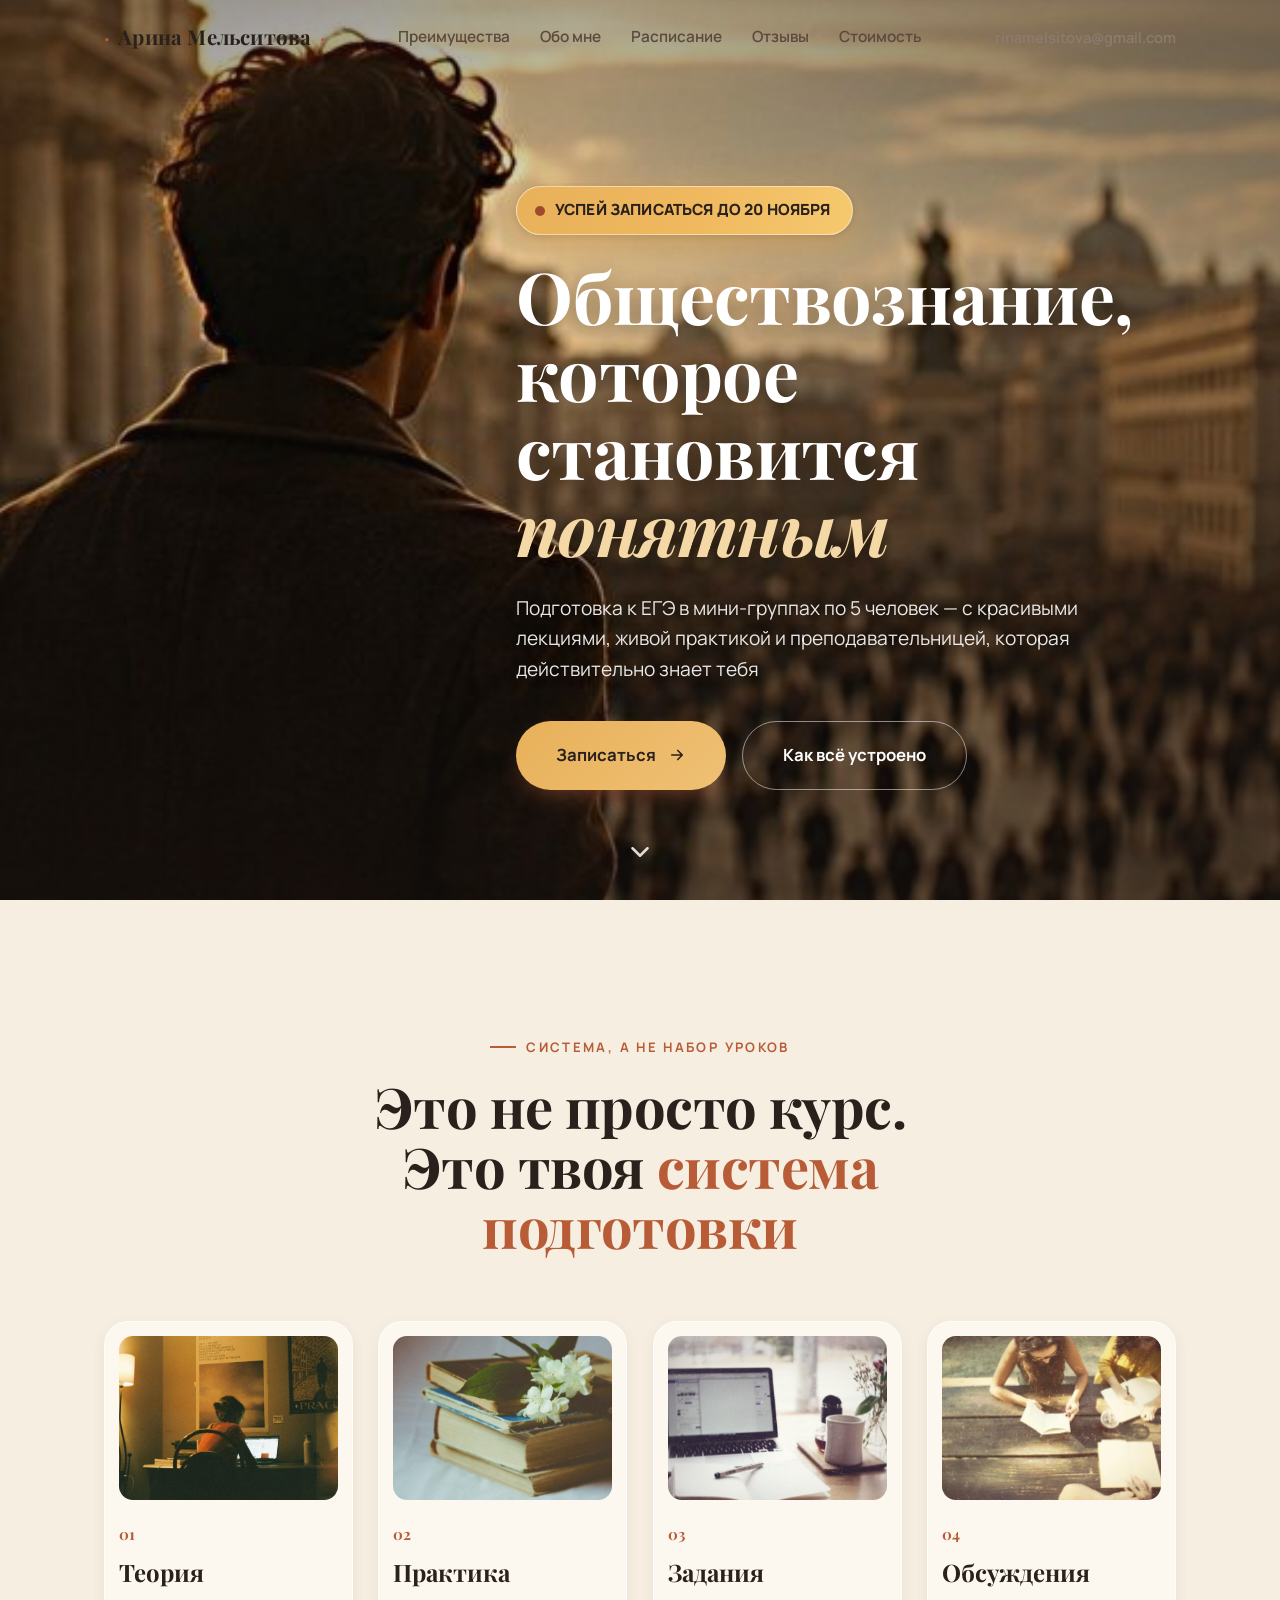
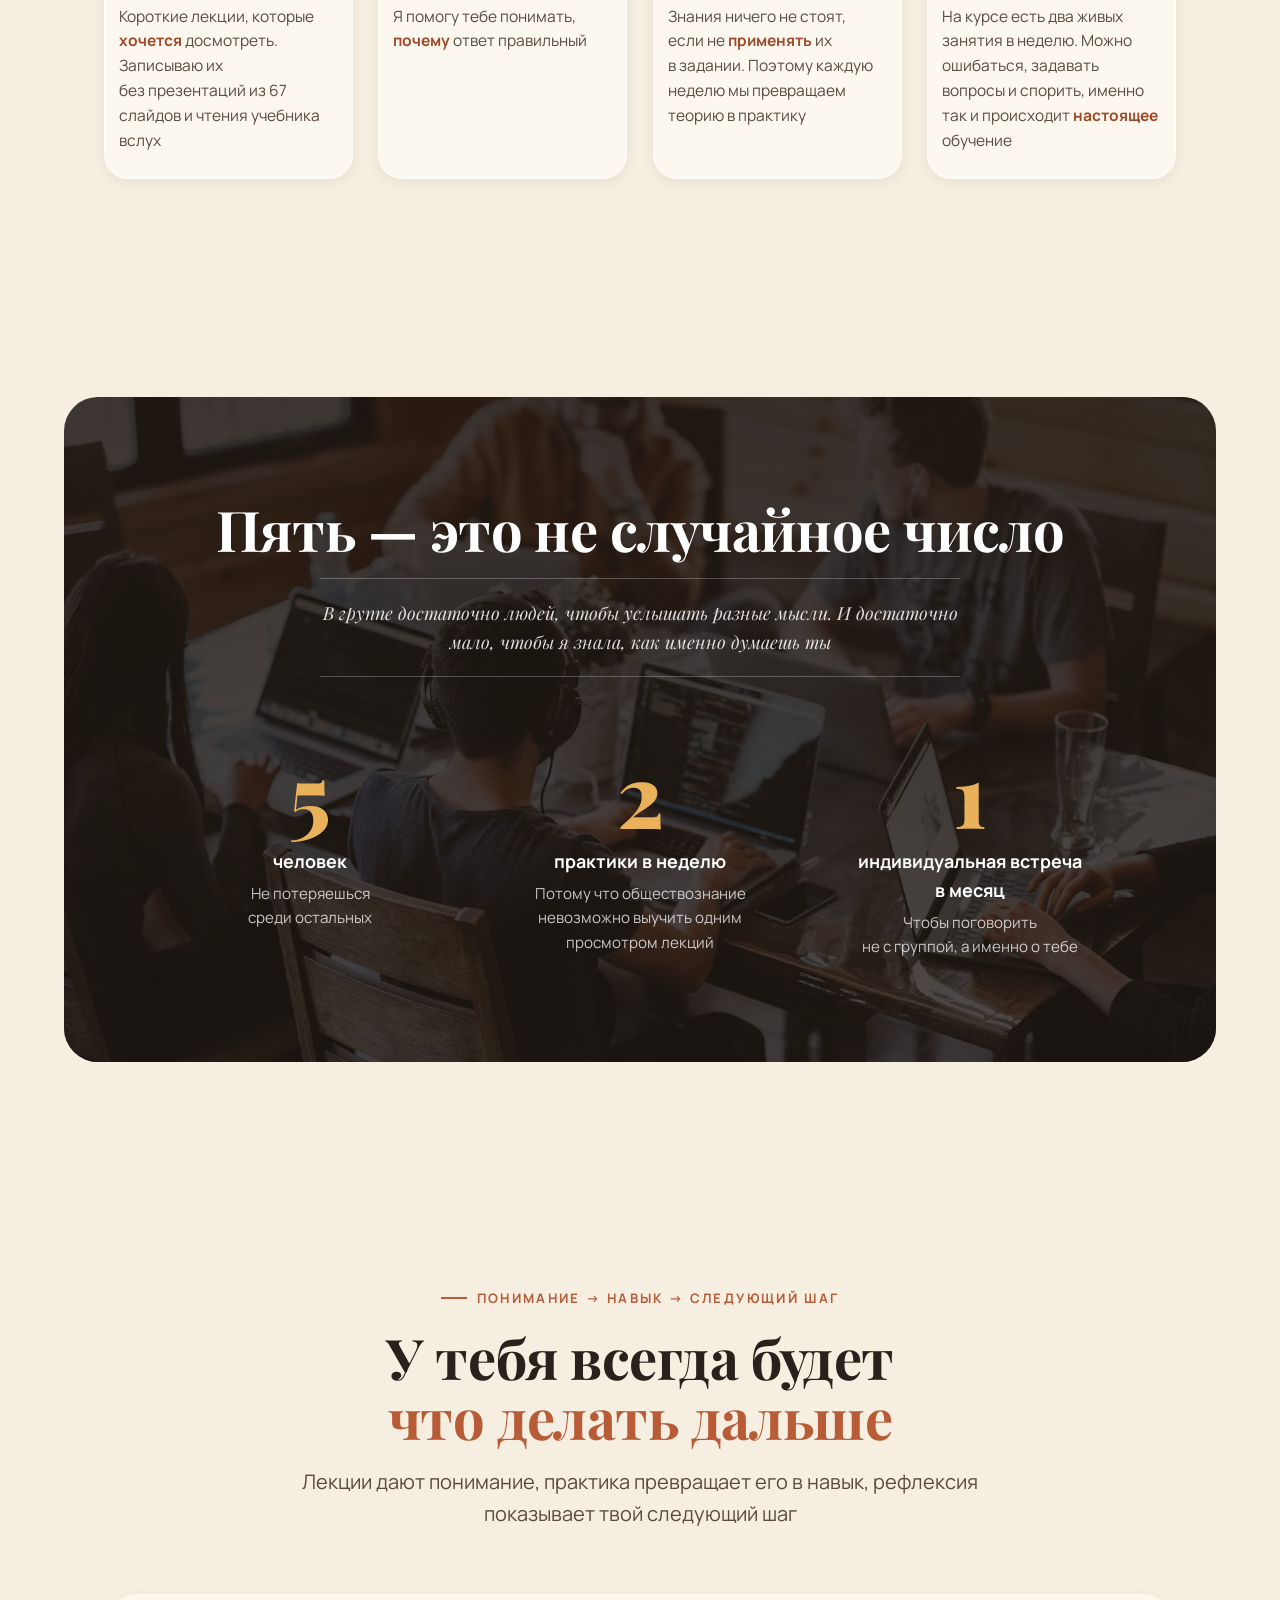
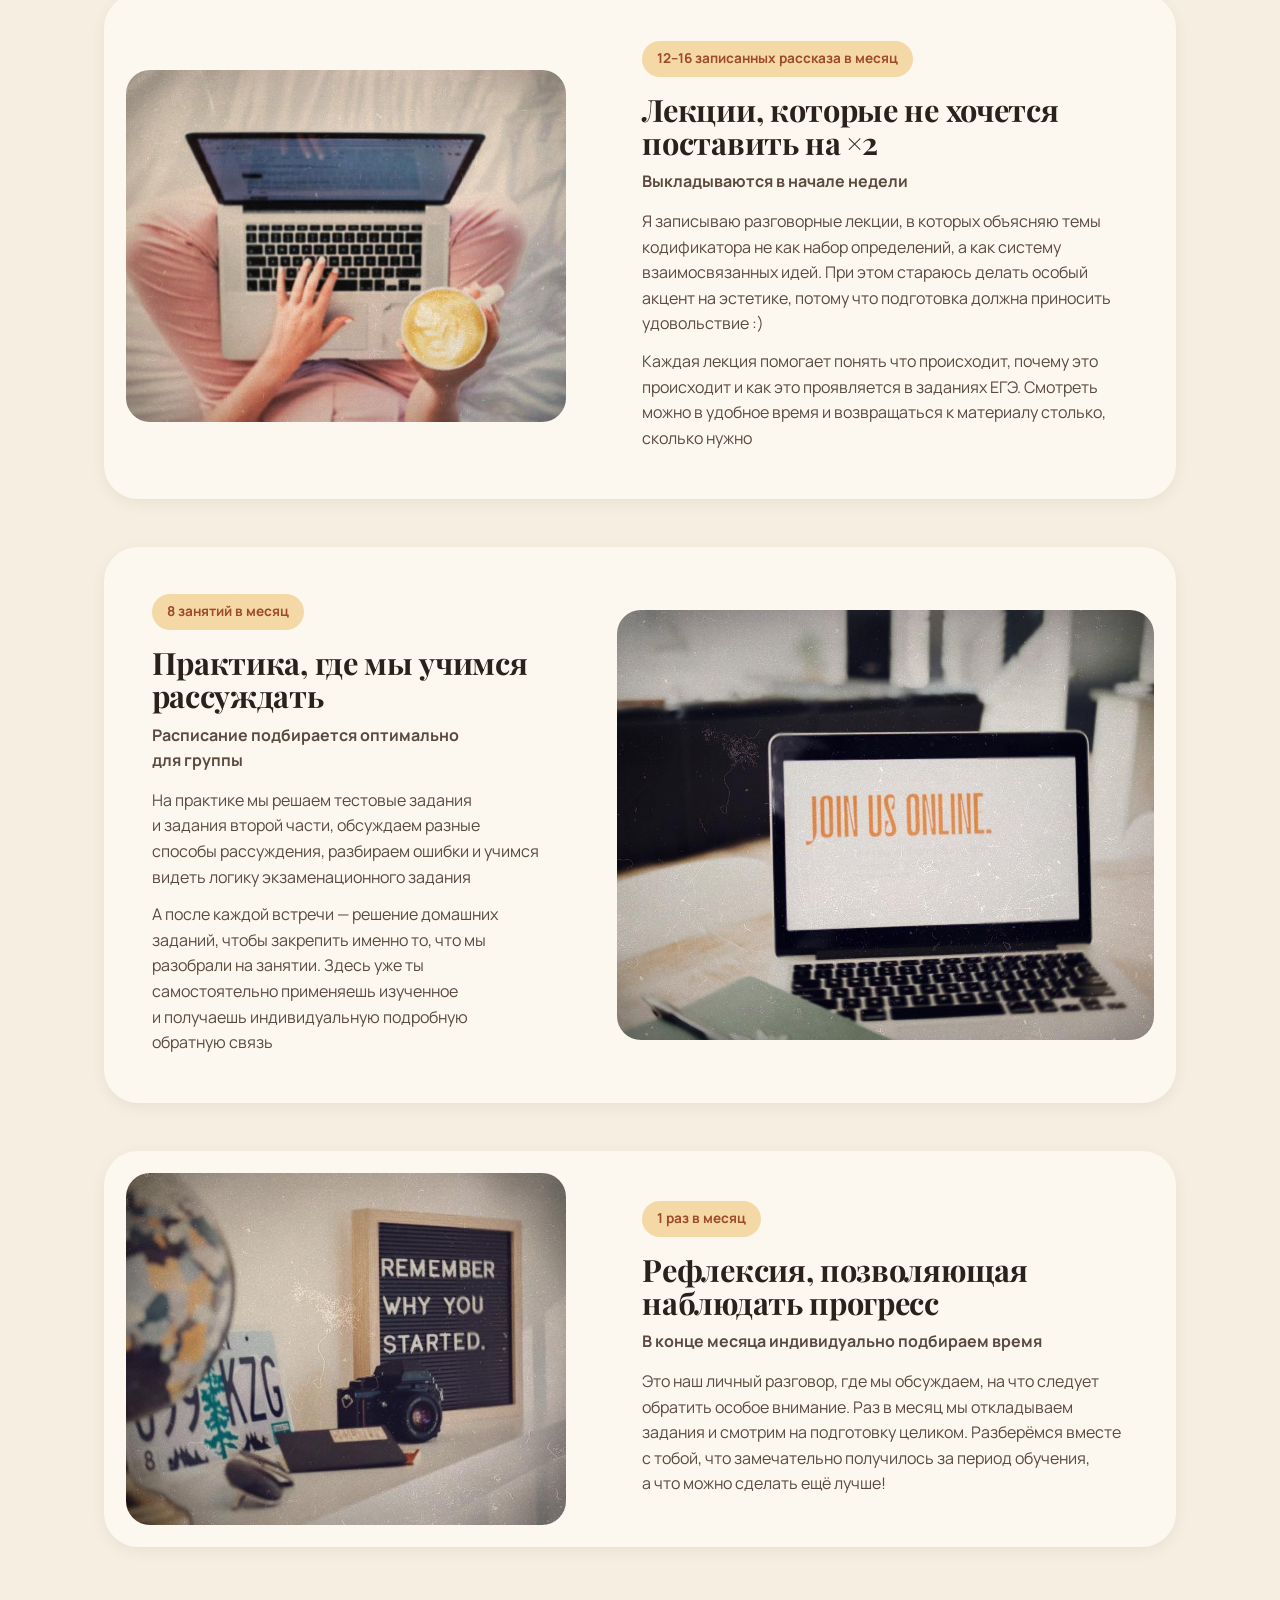
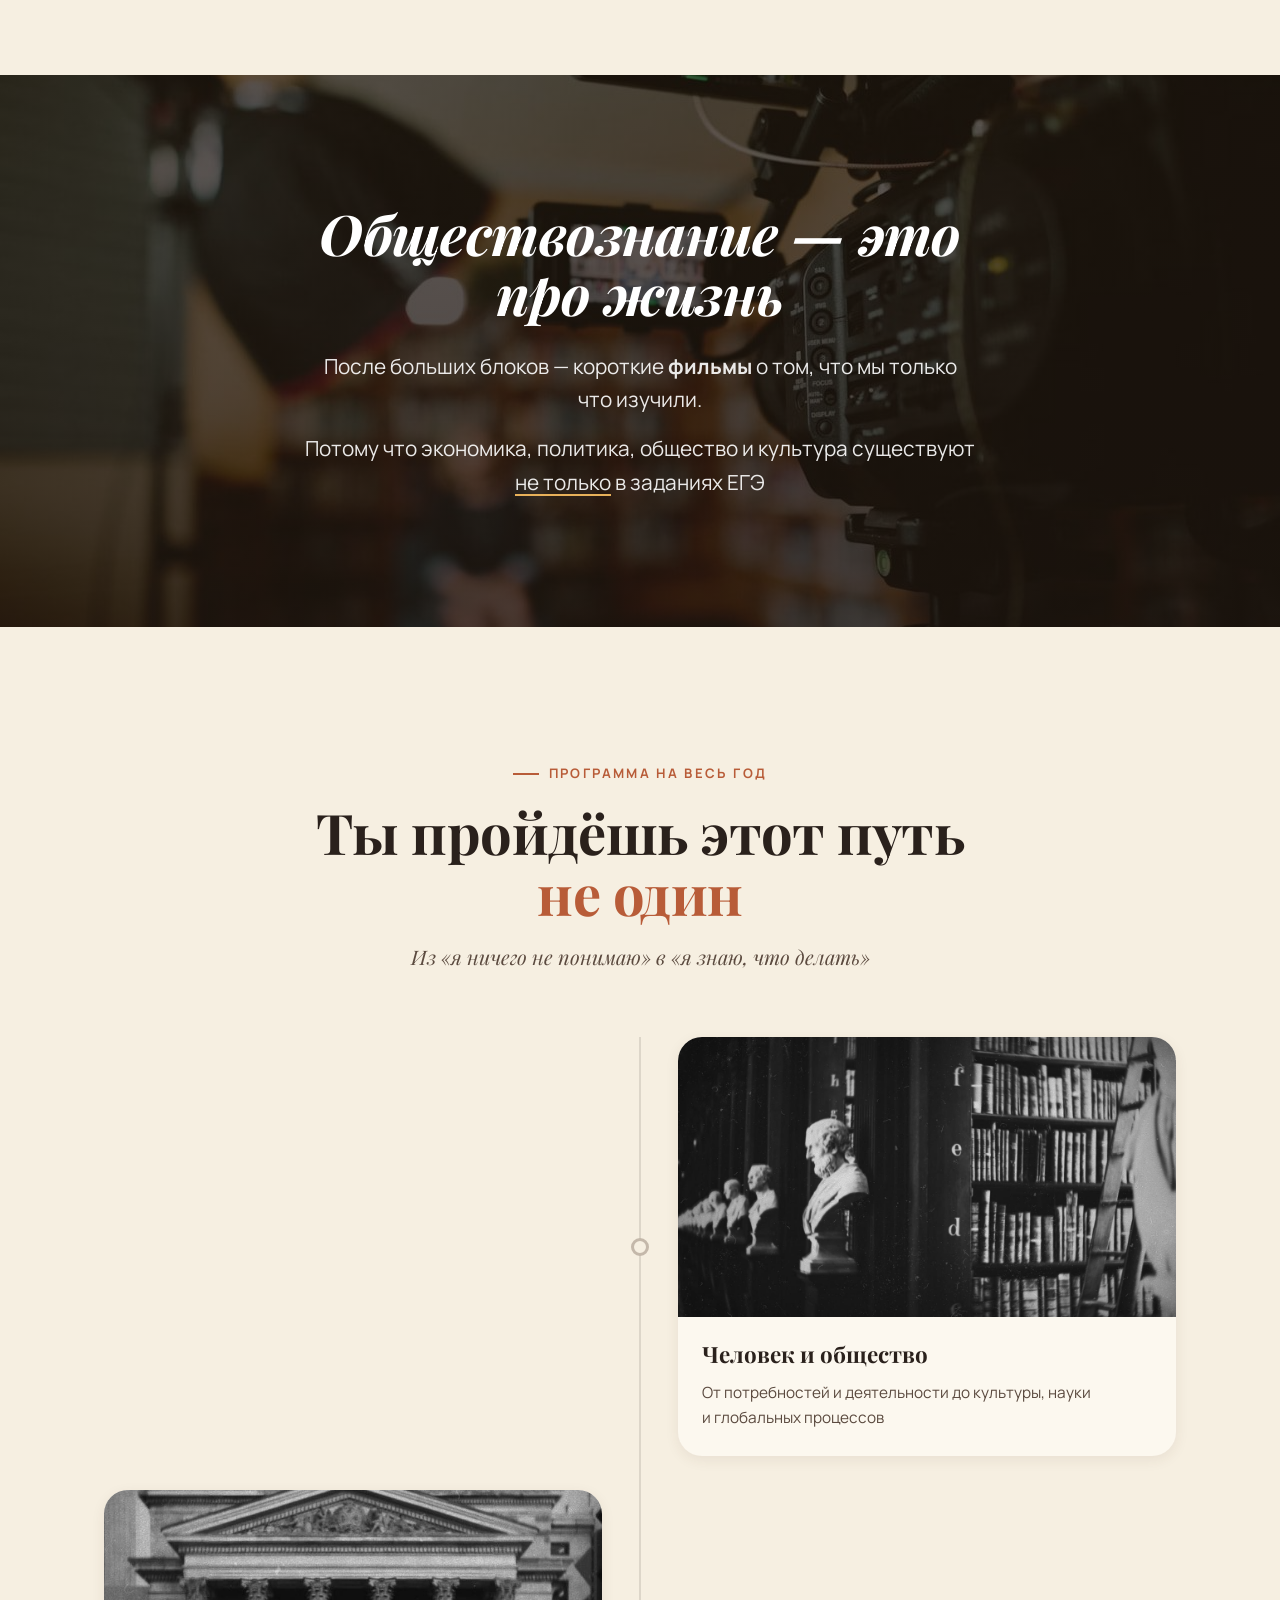
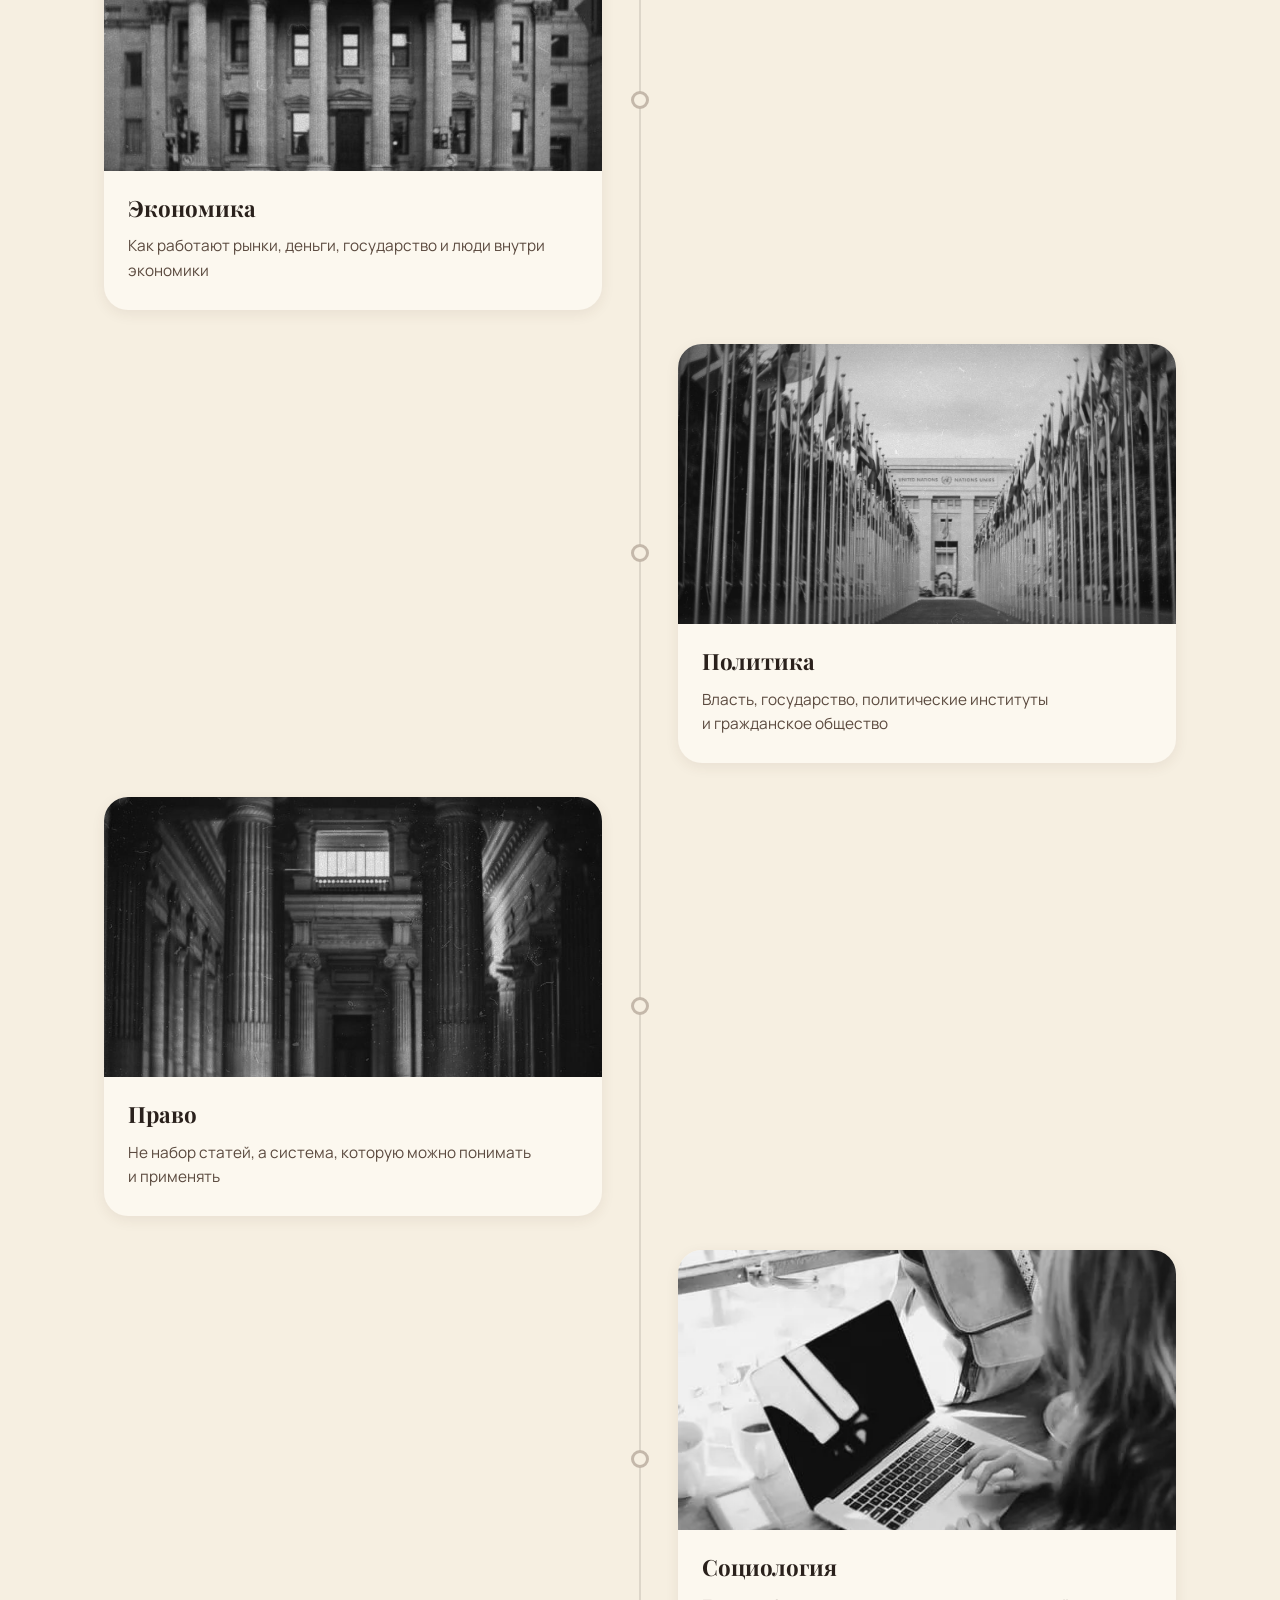
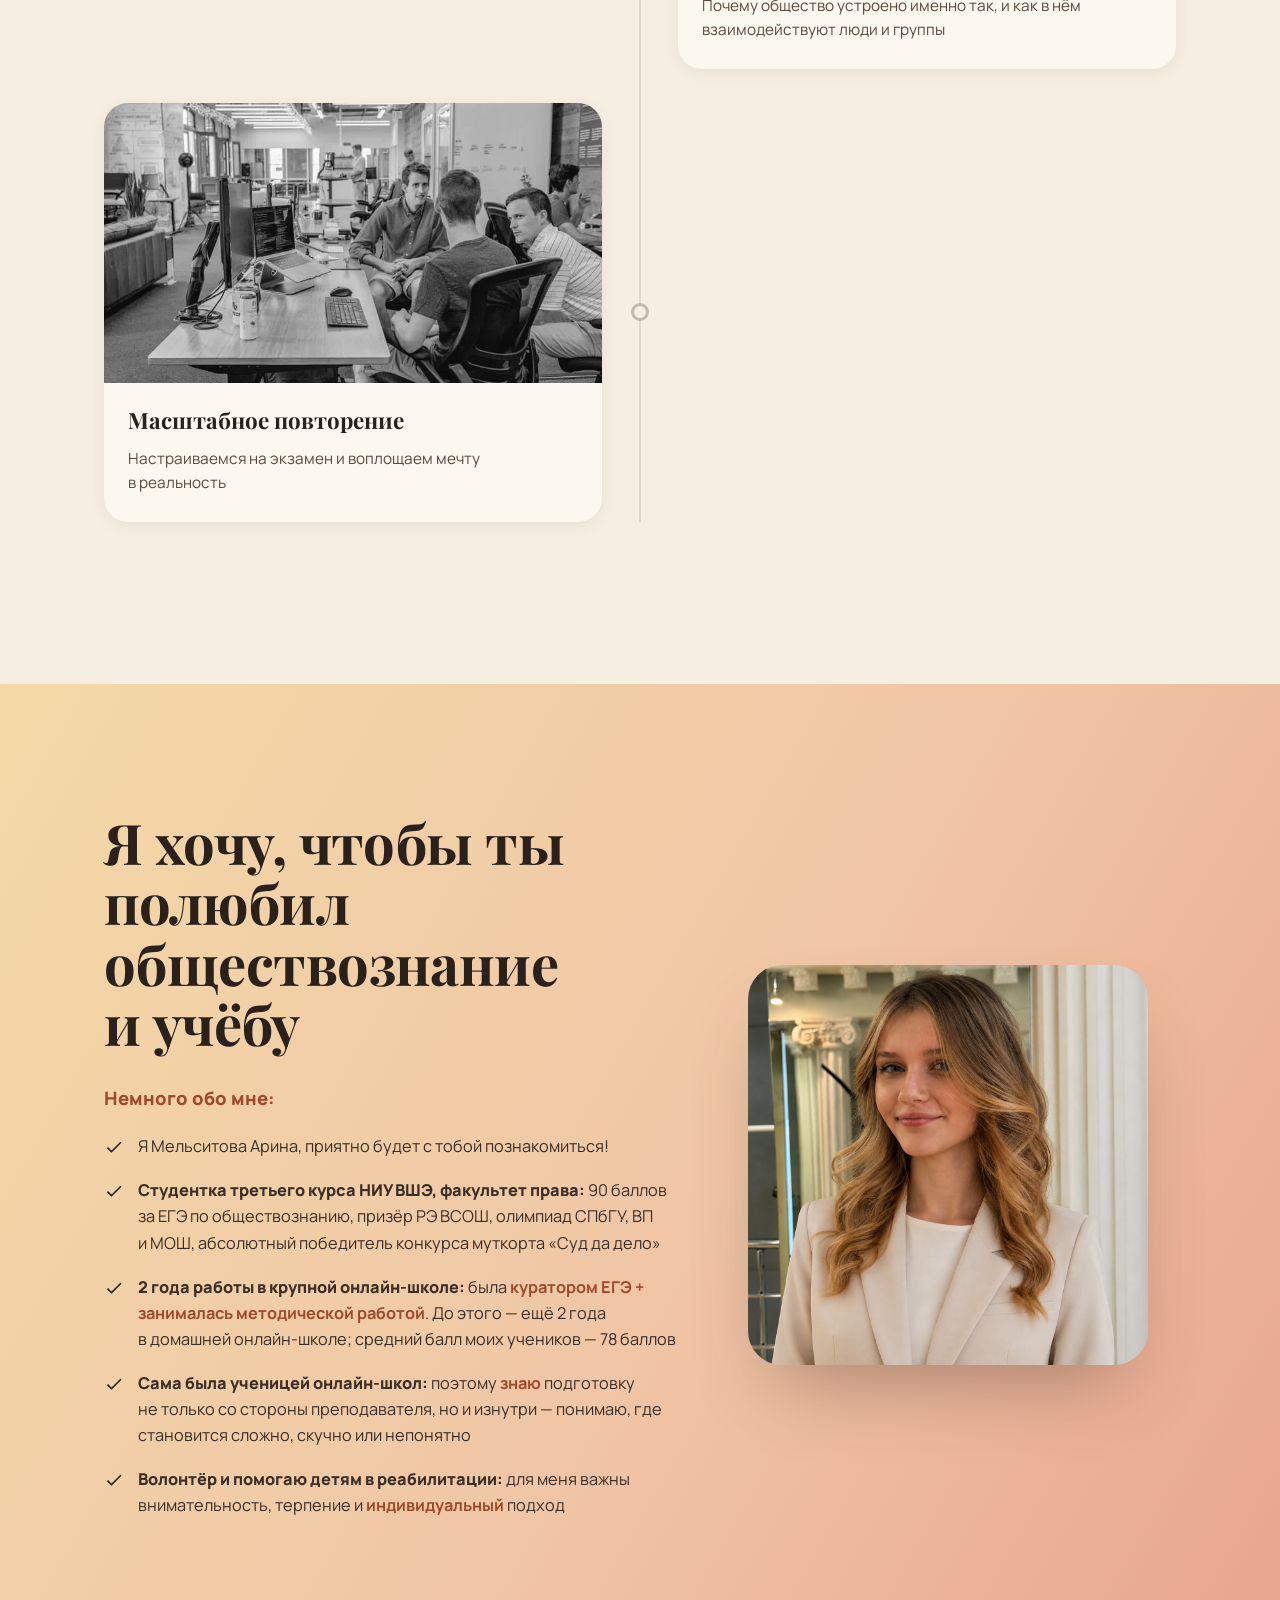
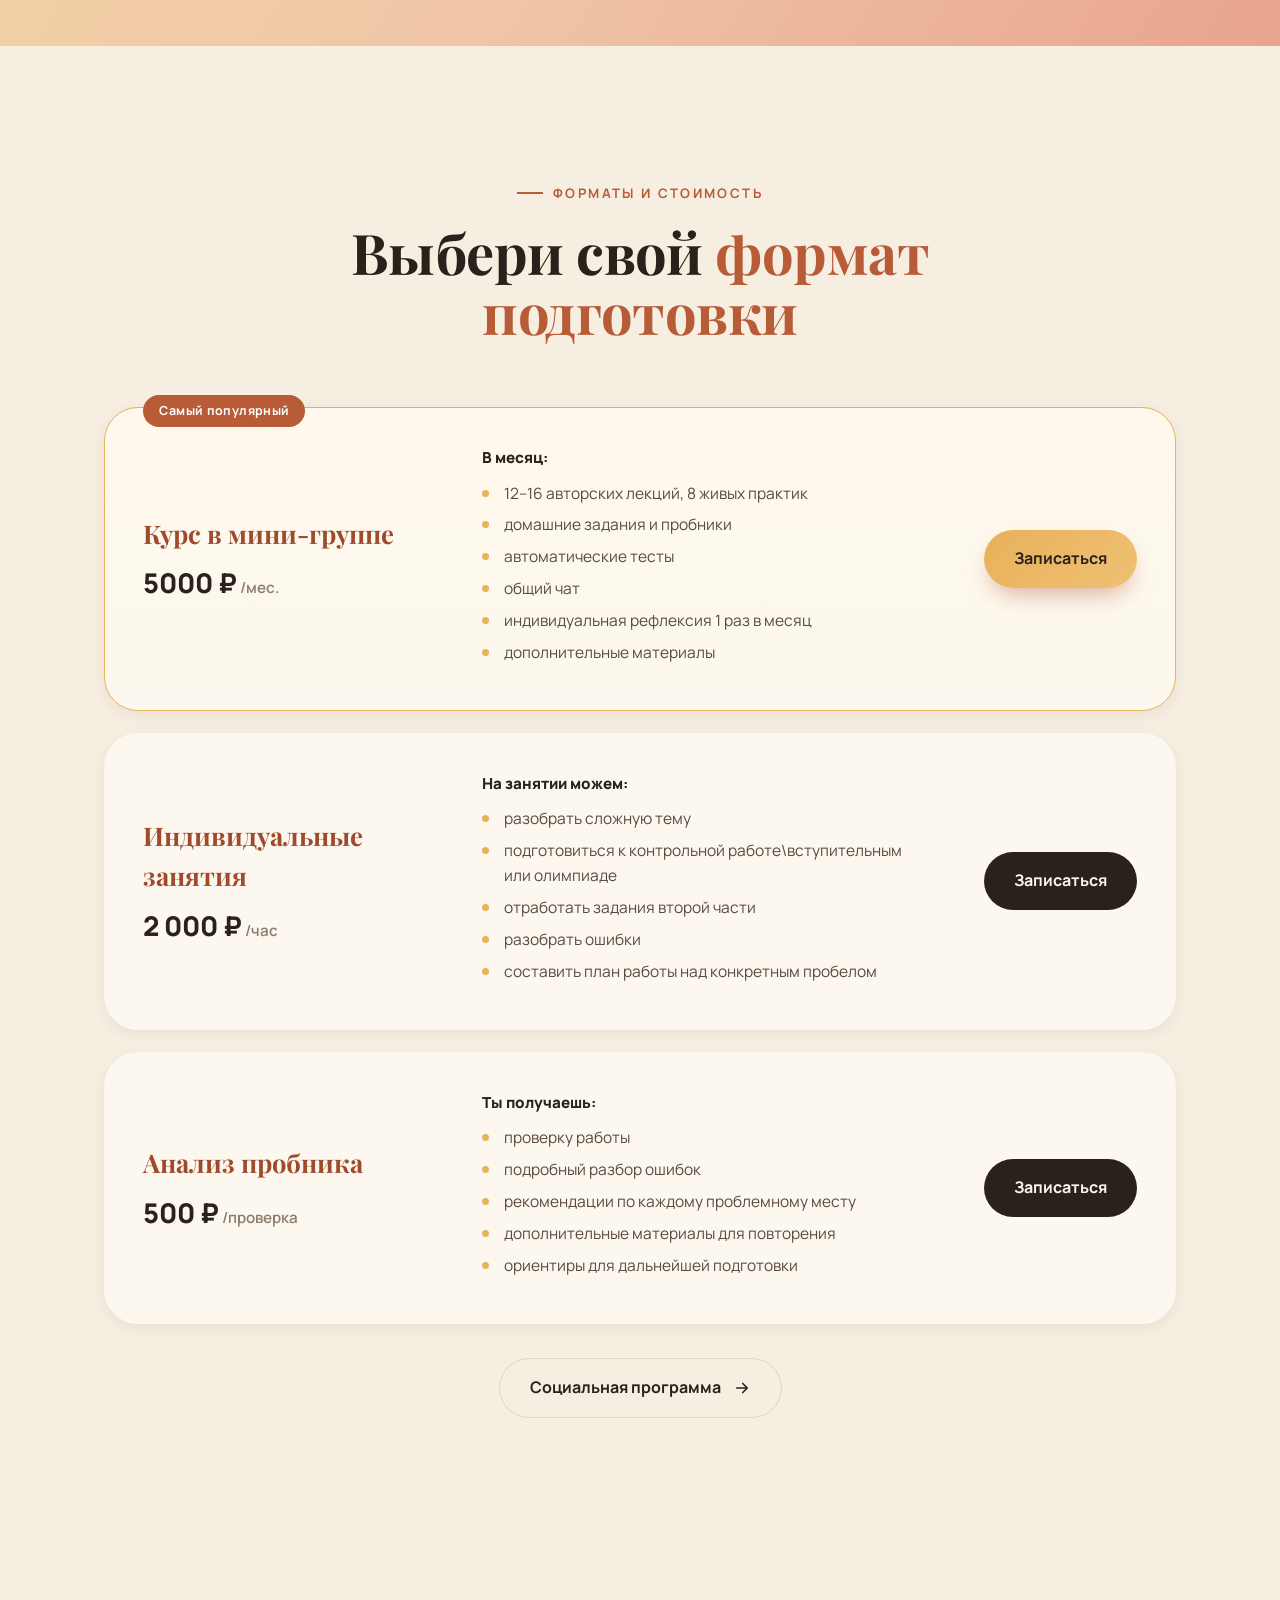
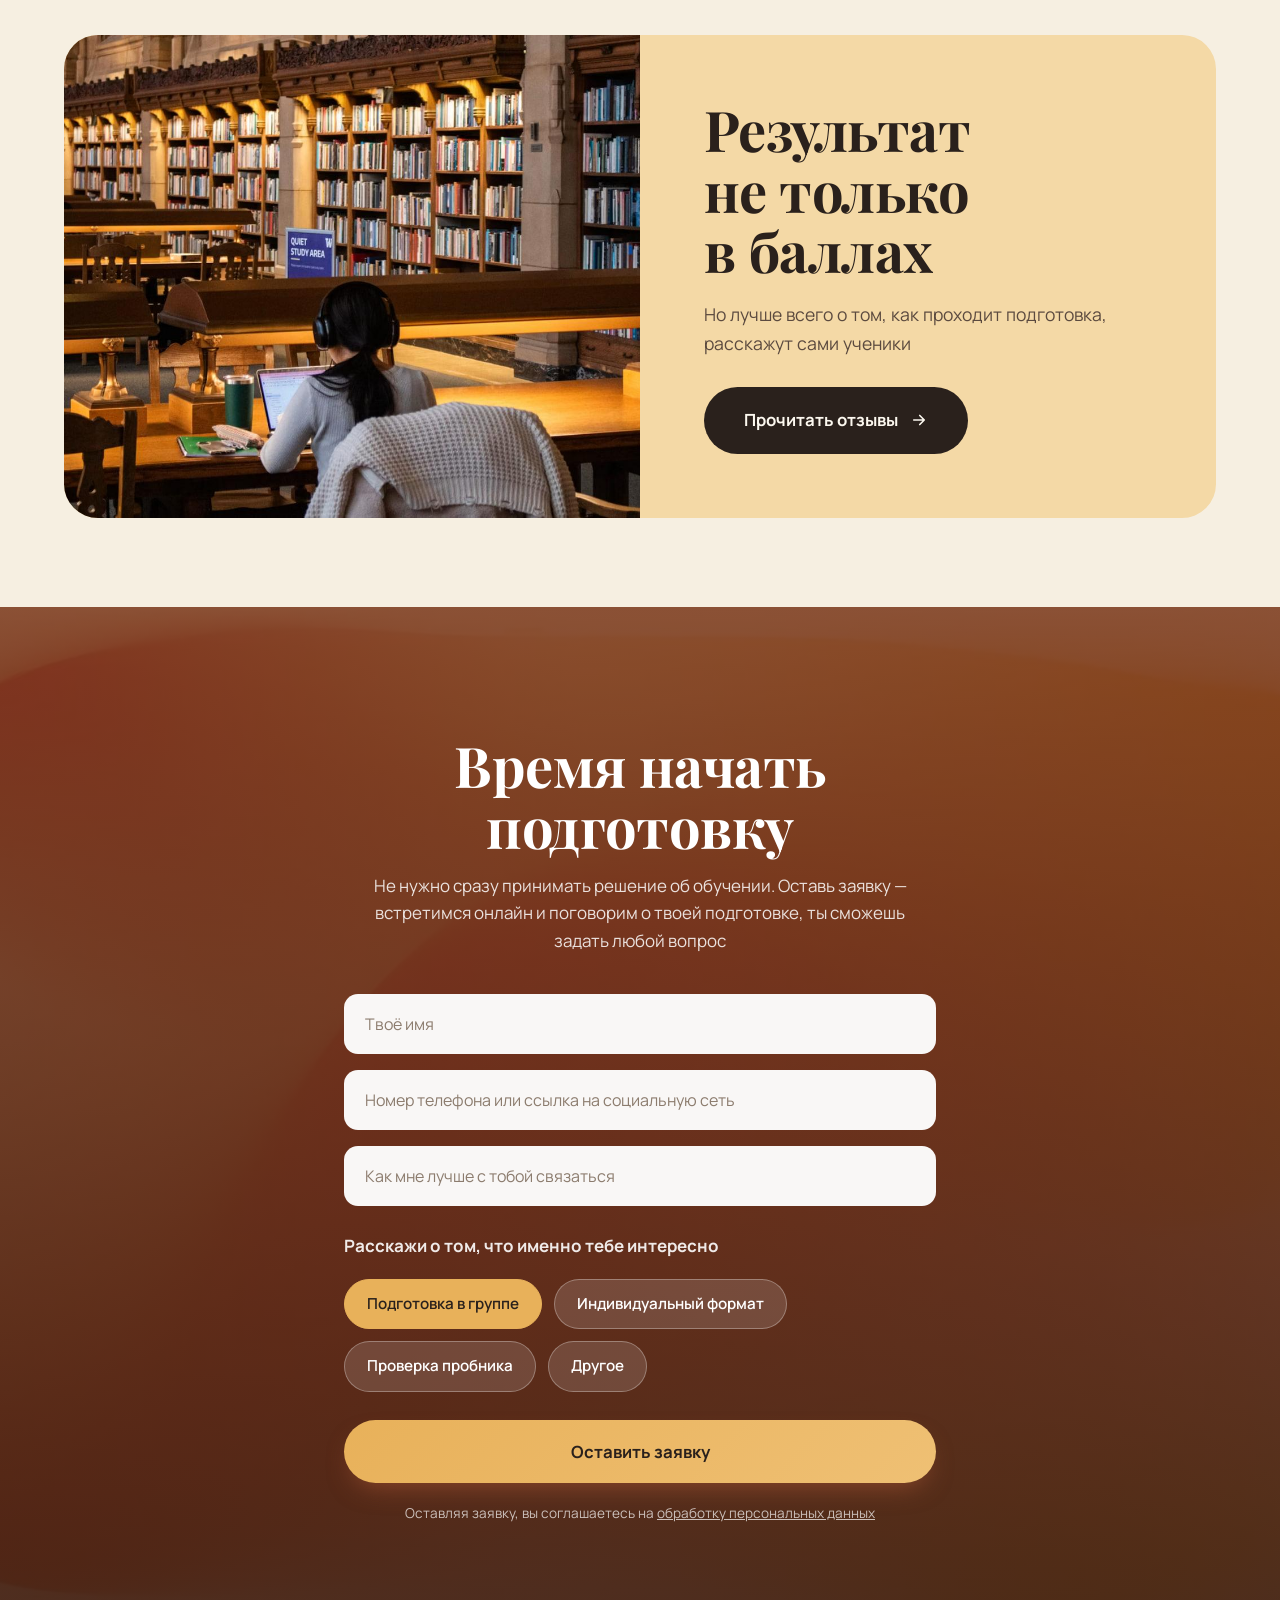
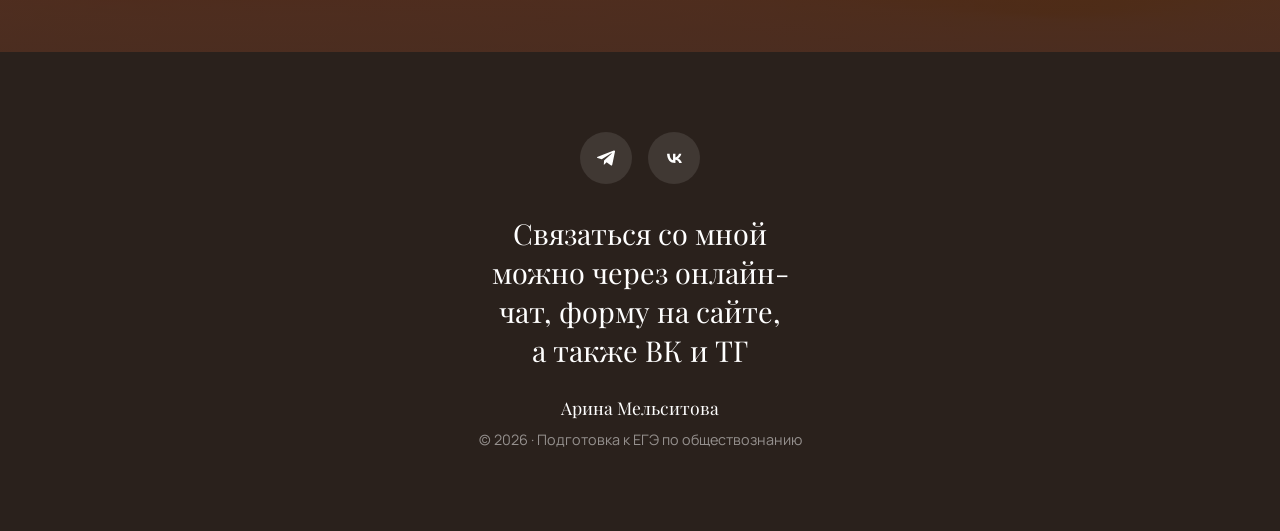
==== commit ea46c77c: "Modify consent text with link to data processing Updated consent text to include a link for data pro" ====
--- a/index.html
+++ b/index.html
@@ -404,7 +404,7 @@
         </div>
 
         <button type="submit" class="btn btn--primary btn--block btn--lg">Оставить заявку</button>
-        <p class="form__consent">Оставляя заявку, вы соглашаетесь на обработку персональных данных</p>
+        <p class="form__consent">Оставляя заявку, вы соглашаетесь на <a href="https://docs.google.com/document/d/19jVnone6BoukVJ89dYLl6tSSGaQlCAhGoYC3UQejmrg/preview" target="_blank" rel="noopener">обработку персональных данных</a></p>
       </form>
 
       <div class="form__success">
